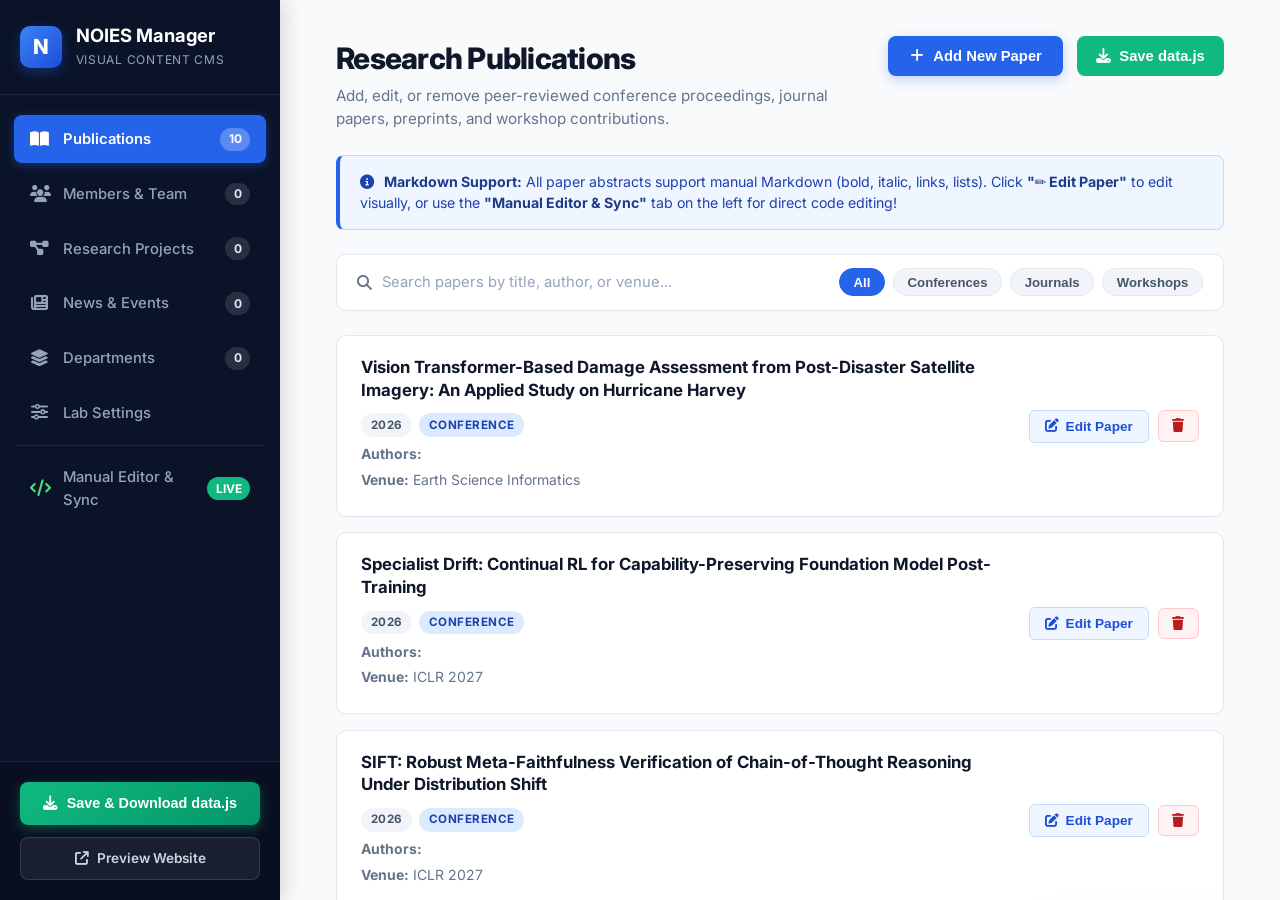
==== admin.html @ f3487f8a "Academic Portfolio: updated CV, 10 publications, CGPA 3.08, functional bug fixes and GitHub Pages de" ====
<!DOCTYPE html>
<html lang="en">
<head>
  <meta charset="UTF-8">
  <meta name="viewport" content="width=device-width, initial-scale=1.0">
  <title>NOIES Lab Manager — Visual Content Editor</title>
  <link rel="icon" type="image/svg+xml" href="assets/favicon.svg">
  <link rel="preconnect" href="https://fonts.googleapis.com">
  <link rel="preconnect" href="https://fonts.gstatic.com" crossorigin>
  <link href="https://fonts.googleapis.com/css2?family=Inter:wght@300;400;500;600;700;800&family=Fira+Code:wght@400;500;600&display=swap" rel="stylesheet">
  <link rel="stylesheet" href="https://cdnjs.cloudflare.com/ajax/libs/font-awesome/6.5.1/css/all.min.css">
  
  <style>
    /* ==========================================================================
       NOIES Visual Content Management System — Clean Dashboard UI
       ========================================================================== */
    :root {
      --sidebar-bg: #0b1329;
      --sidebar-text: #94a3b8;
      --sidebar-hover: #1e293b;
      --sidebar-active: #2563eb;
      --main-bg: #f8fafc;
      --card-bg: #ffffff;
      --border-color: #e2e8f0;
      --border-subtle: #edf2f7;
      --text-dark: #0f172a;
      --text-muted: #64748b;
      --primary: #2563eb;
      --primary-hover: #1d4ed8;
      --success: #10b981;
      --success-hover: #059669;
      --danger: #ef4444;
      --danger-hover: #dc2626;
      --badge-blue-bg: #dbeafe;
      --badge-blue-txt: #1e40af;
      --badge-green-bg: #dcfce7;
      --badge-green-txt: #166534;
      --badge-purple-bg: #f3e8ff;
      --badge-purple-txt: #6b21a8;
      --badge-amber-bg: #fef3c7;
      --badge-amber-txt: #92400e;
    }

    *, *::before, *::after {
      box-sizing: border-box;
      margin: 0;
      padding: 0;
    }

    html, body {
      height: 100%;
      width: 100%;
      margin: 0;
      padding: 0;
      overflow: hidden;
      font-family: 'Inter', system-ui, -apple-system, sans-serif;
      background-color: var(--main-bg);
      color: var(--text-dark);
      line-height: 1.5;
    }

    body {
      display: flex !important;
      flex-direction: row !important;
    }

    /* Sidebar Navigation */
    .admin-sidebar {
      width: 280px;
      min-width: 280px;
      max-width: 280px;
      background: var(--sidebar-bg);
      color: #f8fafc;
      display: flex;
      flex-direction: column;
      flex-shrink: 0;
      height: 100vh;
      overflow-y: auto;
      box-shadow: 4px 0 20px rgba(0, 0, 0, 0.15);
      z-index: 100;
      user-select: none;
    }

    .admin-brand {
      padding: 1.5rem 1.25rem;
      border-bottom: 1px solid rgba(255, 255, 255, 0.08);
      display: flex;
      align-items: center;
      gap: 0.85rem;
    }

    .admin-brand-icon {
      width: 42px;
      height: 42px;
      background: linear-gradient(135deg, #3b82f6, #1d4ed8);
      border-radius: 10px;
      display: flex;
      align-items: center;
      justify-content: center;
      font-weight: 800;
      font-size: 1.3rem;
      color: white;
      box-shadow: 0 4px 12px rgba(37, 99, 235, 0.35);
    }

    .admin-brand-text h2 {
      margin: 0;
      font-size: 1.15rem;
      font-weight: 700;
      color: #ffffff;
      line-height: 1.2;
    }

    .admin-brand-text span {
      font-size: 0.75rem;
      color: #94a3b8;
      text-transform: uppercase;
      letter-spacing: 0.06em;
    }

    .admin-menu {
      list-style: none;
      padding: 1.25rem 0.85rem;
      margin: 0;
      flex-grow: 1;
    }

    .admin-menu-item {
      margin-bottom: 0.4rem;
    }

    .admin-menu-link {
      display: flex;
      align-items: center;
      justify-content: space-between;
      padding: 0.8rem 1rem;
      color: var(--sidebar-text);
      text-decoration: none;
      border-radius: 8px;
      font-size: 0.925rem;
      font-weight: 500;
      transition: all 0.2s ease;
      cursor: pointer;
    }

    .admin-menu-link .left-content {
      display: flex;
      align-items: center;
      gap: 0.85rem;
    }

    .admin-menu-link i {
      width: 20px;
      text-align: center;
      font-size: 1.05rem;
    }

    .admin-menu-link:hover {
      background: rgba(255, 255, 255, 0.06);
      color: #ffffff;
    }

    .admin-menu-link.active {
      background: var(--sidebar-active);
      color: #ffffff;
      font-weight: 600;
      box-shadow: 0 2px 10px rgba(37, 99, 235, 0.4);
    }

    .menu-count-badge {
      font-size: 0.75rem;
      font-weight: 700;
      background: rgba(255, 255, 255, 0.12);
      color: #e2e8f0;
      padding: 0.15rem 0.55rem;
      border-radius: 9999px;
    }

    .admin-menu-link.active .menu-count-badge {
      background: rgba(255, 255, 255, 0.25);
      color: #ffffff;
    }

    .admin-bottom-actions {
      padding: 1.25rem;
      border-top: 1px solid rgba(255, 255, 255, 0.08);
      display: flex;
      flex-direction: column;
      gap: 0.75rem;
      background: rgba(0, 0, 0, 0.2);
    }

    .btn-download-master {
      background: linear-gradient(135deg, #10b981, #059669);
      color: white;
      padding: 0.85rem 1rem;
      border-radius: 8px;
      font-size: 0.9rem;
      font-weight: 700;
      cursor: pointer;
      border: none;
      display: flex;
      align-items: center;
      justify-content: center;
      gap: 0.6rem;
      box-shadow: 0 4px 12px rgba(16, 185, 129, 0.35);
      transition: all 0.2s;
    }

    .btn-download-master:hover {
      background: linear-gradient(135deg, #059669, #047857);
      transform: translateY(-1px);
      box-shadow: 0 6px 16px rgba(16, 185, 129, 0.45);
    }

    .btn-preview-link {
      background: rgba(255, 255, 255, 0.07);
      color: #cbd5e1;
      border: 1px solid rgba(255, 255, 255, 0.12);
      padding: 0.65rem 1rem;
      border-radius: 8px;
      font-size: 0.85rem;
      font-weight: 600;
      text-decoration: none;
      display: flex;
      align-items: center;
      justify-content: center;
      gap: 0.5rem;
      transition: all 0.2s;
    }

    .btn-preview-link:hover {
      background: rgba(255, 255, 255, 0.15);
      color: #ffffff;
    }

    /* Main Content Area */
    .admin-main {
      flex: 1 1 0;
      width: calc(100vw - 280px);
      height: 100vh;
      overflow-y: auto;
      padding: 2.25rem 3.5rem;
      background-color: var(--main-bg);
      box-sizing: border-box;
    }

    /* Top Action Bar */
    .view-header {
      display: flex;
      justify-content: space-between;
      align-items: flex-start;
      margin-bottom: 1.5rem;
      gap: 1.5rem;
    }

    .view-title h1 {
      font-size: 1.85rem;
      font-weight: 800;
      color: var(--text-dark);
      letter-spacing: -0.025em;
      margin-bottom: 0.3rem;
    }

    .view-title p {
      font-size: 0.95rem;
      color: var(--text-muted);
    }

    .view-header-actions {
      display: flex;
      align-items: center;
      gap: 0.85rem;
      flex-shrink: 0;
    }

    .btn-add-primary {
      background: var(--primary);
      color: white;
      border: none;
      padding: 0.75rem 1.35rem;
      border-radius: 8px;
      font-size: 0.925rem;
      font-weight: 700;
      cursor: pointer;
      display: inline-flex;
      align-items: center;
      gap: 0.6rem;
      box-shadow: 0 4px 12px rgba(37, 99, 235, 0.25);
      transition: all 0.2s;
    }

    .btn-add-primary:hover {
      background: var(--primary-hover);
      transform: translateY(-1px);
      box-shadow: 0 6px 16px rgba(37, 99, 235, 0.35);
    }

    .btn-export-quick {
      background: #10b981;
      color: white;
      border: none;
      padding: 0.75rem 1.2rem;
      border-radius: 8px;
      font-size: 0.925rem;
      font-weight: 700;
      cursor: pointer;
      display: inline-flex;
      align-items: center;
      gap: 0.5rem;
      transition: all 0.2s;
    }

    .btn-export-quick:hover {
      background: #059669;
    }

    /* Filter & Search Bar */
    .search-filter-bar {
      display: flex;
      justify-content: space-between;
      align-items: center;
      gap: 1rem;
      margin-bottom: 1.5rem;
      background: white;
      padding: 0.85rem 1.25rem;
      border-radius: 10px;
      border: 1px solid var(--border-color);
      box-shadow: 0 1px 3px rgba(0,0,0,0.03);
    }

    .search-box {
      display: flex;
      align-items: center;
      gap: 0.65rem;
      flex-grow: 1;
      max-width: 480px;
    }

    .search-box i {
      color: var(--text-muted);
      font-size: 0.95rem;
    }

    .search-input {
      width: 100%;
      border: none;
      font-family: inherit;
      font-size: 0.925rem;
      color: var(--text-dark);
      outline: none;
    }

    .search-input::placeholder {
      color: #94a3b8;
    }

    .filter-pills {
      display: flex;
      align-items: center;
      gap: 0.5rem;
      flex-wrap: wrap;
    }

    .filter-pill {
      background: #f1f5f9;
      color: #475569;
      border: 1px solid #e2e8f0;
      padding: 0.35rem 0.85rem;
      border-radius: 9999px;
      font-size: 0.825rem;
      font-weight: 600;
      cursor: pointer;
      transition: all 0.15s;
    }

    .filter-pill:hover {
      background: #e2e8f0;
      color: #1e293b;
    }

    .filter-pill.active {
      background: #2563eb;
      color: #ffffff;
      border-color: #2563eb;
    }

    /* Guidance Banner */
    .guide-banner {
      background: #eff6ff;
      border: 1px solid #bfdbfe;
      border-left: 4px solid #2563eb;
      padding: 0.95rem 1.25rem;
      border-radius: 8px;
      margin-bottom: 1.5rem;
      display: flex;
      align-items: center;
      justify-content: space-between;
      gap: 1rem;
    }

    .guide-banner-text {
      font-size: 0.885rem;
      color: #1e40af;
      line-height: 1.5;
    }

    .guide-banner-text strong {
      color: #1e3a8a;
    }

    /* List Item Cards (Modern Clean Table / List) */
    .data-list {
      display: flex;
      flex-direction: column;
      gap: 0.95rem;
      margin-bottom: 2.5rem;
    }

    .list-card {
      background: var(--card-bg);
      border: 1px solid var(--border-color);
      border-radius: 10px;
      padding: 1.25rem 1.5rem;
      display: flex;
      justify-content: space-between;
      align-items: center;
      gap: 1.5rem;
      transition: border-color 0.2s, box-shadow 0.2s, transform 0.15s;
      box-shadow: 0 1px 3px rgba(0,0,0,0.02);
    }

    .list-card:hover {
      border-color: #cbd5e1;
      box-shadow: 0 6px 16px rgba(0,0,0,0.06);
      transform: translateY(-1px);
    }

    .list-card-main {
      flex-grow: 1;
      min-width: 0;
    }

    .list-card-title-row {
      display: flex;
      align-items: center;
      gap: 0.75rem;
      margin-bottom: 0.45rem;
      flex-wrap: wrap;
    }

    .list-card-title {
      font-size: 1.05rem;
      font-weight: 700;
      color: var(--text-dark);
      text-decoration: none;
      line-height: 1.35;
    }

    .list-card-badges {
      display: flex;
      align-items: center;
      gap: 0.45rem;
      flex-wrap: wrap;
    }

    .badge {
      font-size: 0.725rem;
      font-weight: 700;
      padding: 0.2rem 0.6rem;
      border-radius: 9999px;
      text-transform: uppercase;
      letter-spacing: 0.04em;
    }

    .badge-blue { background: var(--badge-blue-bg); color: var(--badge-blue-txt); }
    .badge-green { background: var(--badge-green-bg); color: var(--badge-green-txt); }
    .badge-purple { background: var(--badge-purple-bg); color: var(--badge-purple-txt); }
    .badge-amber { background: var(--badge-amber-bg); color: var(--badge-amber-txt); }
    .badge-gray { background: #f1f5f9; color: #475569; }

    .list-card-meta {
      font-size: 0.875rem;
      color: var(--text-muted);
      line-height: 1.45;
      margin-bottom: 0.35rem;
    }

    .list-card-tags {
      display: flex;
      align-items: center;
      gap: 0.4rem;
      flex-wrap: wrap;
    }

    .tag-item {
      font-size: 0.75rem;
      background: #f8fafc;
      border: 1px solid #e2e8f0;
      color: #64748b;
      padding: 0.15rem 0.5rem;
      border-radius: 4px;
    }

    .list-card-actions {
      display: flex;
      align-items: center;
      gap: 0.55rem;
      flex-shrink: 0;
    }

    .btn-action-edit {
      background: #eff6ff;
      border: 1px solid #bfdbfe;
      color: #1d4ed8;
      padding: 0.5rem 0.95rem;
      border-radius: 6px;
      font-size: 0.85rem;
      font-weight: 700;
      cursor: pointer;
      display: inline-flex;
      align-items: center;
      gap: 0.4rem;
      transition: all 0.15s;
    }

    .btn-action-edit:hover {
      background: #dbeafe;
      border-color: #93c5fd;
      color: #1e40af;
    }

    .btn-action-delete {
      background: #fef2f2;
      border: 1px solid #fecaca;
      color: #b91c1c;
      padding: 0.5rem 0.85rem;
      border-radius: 6px;
      font-size: 0.85rem;
      font-weight: 700;
      cursor: pointer;
      display: inline-flex;
      align-items: center;
      gap: 0.35rem;
      transition: all 0.15s;
    }

    .btn-action-delete:hover {
      background: #fee2e2;
      border-color: #fca5a5;
    }

    /* Person Card Specials */
    .person-row {
      display: flex;
      align-items: center;
      gap: 1.15rem;
    }

    .person-avatar {
      width: 48px;
      height: 48px;
      border-radius: 50%;
      background: linear-gradient(135deg, #3b82f6, #1e40af);
      color: white;
      display: flex;
      align-items: center;
      justify-content: center;
      font-weight: 800;
      font-size: 1.1rem;
      flex-shrink: 0;
      box-shadow: 0 2px 6px rgba(37,99,235,0.25);
    }

    /* Tab switching display */
    .tab-view {
      display: none;
    }

    .tab-view.active {
      display: block;
      animation: fadeIn 0.18s ease-in-out;
    }

    @keyframes fadeIn {
      from { opacity: 0; transform: translateY(4px); }
      to { opacity: 1; transform: translateY(0); }
    }

    /* ==========================================================================
       MODAL DIALOG (Dedicated Clean Add/Edit Window)
       ========================================================================== */
    .modal-overlay {
      position: fixed;
      top: 0;
      left: 0;
      right: 0;
      bottom: 0;
      background: rgba(15, 23, 42, 0.65);
      backdrop-filter: blur(4px);
      display: none;
      align-items: center;
      justify-content: center;
      z-index: 1000;
      padding: 1.5rem;
    }

    .modal-overlay.open {
      display: flex;
      animation: modalFadeIn 0.2s ease-out;
    }

    @keyframes modalFadeIn {
      from { opacity: 0; }
      to { opacity: 1; }
    }

    .modal-container {
      background: white;
      border-radius: 14px;
      width: 100%;
      max-width: 800px;
      max-height: 90vh;
      display: flex;
      flex-direction: column;
      box-shadow: 0 20px 40px rgba(0, 0, 0, 0.25);
      animation: modalScaleUp 0.2s cubic-bezier(0.16, 1, 0.3, 1);
      overflow: hidden;
    }

    @keyframes modalScaleUp {
      from { transform: scale(0.96); opacity: 0; }
      to { transform: scale(1); opacity: 1; }
    }

    .modal-header {
      padding: 1.25rem 1.75rem;
      border-bottom: 1px solid var(--border-color);
      display: flex;
      align-items: center;
      justify-content: space-between;
      background: #ffffff;
    }

    .modal-header h3 {
      font-size: 1.25rem;
      font-weight: 800;
      color: var(--text-dark);
      display: flex;
      align-items: center;
      gap: 0.65rem;
    }

    .btn-modal-close {
      background: transparent;
      border: none;
      color: var(--text-muted);
      font-size: 1.2rem;
      cursor: pointer;
      padding: 0.4rem;
      border-radius: 6px;
      transition: all 0.15s;
    }

    .btn-modal-close:hover {
      background: #f1f5f9;
      color: var(--text-dark);
    }

    .modal-body {
      padding: 1.75rem;
      overflow-y: auto;
      flex-grow: 1;
      max-height: calc(90vh - 140px);
    }

    .modal-footer {
      padding: 1.1rem 1.75rem;
      border-top: 1px solid var(--border-color);
      display: flex;
      justify-content: flex-end;
      gap: 0.85rem;
      background: #f8fafc;
    }

    .btn-modal-cancel {
      background: white;
      border: 1px solid var(--border-color);
      color: var(--text-dark);
      padding: 0.65rem 1.25rem;
      border-radius: 8px;
      font-size: 0.9rem;
      font-weight: 600;
      cursor: pointer;
      transition: all 0.15s;
    }

    .btn-modal-cancel:hover {
      background: #f1f5f9;
    }

    .btn-modal-submit {
      background: var(--primary);
      border: none;
      color: white;
      padding: 0.65rem 1.5rem;
      border-radius: 8px;
      font-size: 0.9rem;
      font-weight: 700;
      cursor: pointer;
      display: inline-flex;
      align-items: center;
      gap: 0.5rem;
      box-shadow: 0 2px 8px rgba(37, 99, 235, 0.3);
      transition: all 0.15s;
    }

    .btn-modal-submit:hover {
      background: var(--primary-hover);
    }

    /* Modal Form Elements */
    .modal-grid {
      display: grid;
      grid-template-columns: repeat(2, 1fr);
      gap: 1.25rem;
    }

    .grid-col-full {
      grid-column: span 2;
    }

    .form-field {
      display: flex;
      flex-direction: column;
    }

    .form-field label {
      font-size: 0.8rem;
      font-weight: 700;
      color: #475569;
      text-transform: uppercase;
      letter-spacing: 0.04em;
      margin-bottom: 0.4rem;
    }

    .form-field input,
    .form-field select,
    .form-field textarea {
      width: 100%;
      padding: 0.65rem 0.9rem;
      border: 1px solid #cbd5e1;
      border-radius: 7px;
      font-family: inherit;
      font-size: 0.925rem;
      color: var(--text-dark);
      background: #ffffff;
      box-sizing: border-box;
      transition: border-color 0.15s, box-shadow 0.15s;
    }

    .form-field input:focus,
    .form-field select:focus,
    .form-field textarea:focus {
      outline: none;
      border-color: var(--primary);
      box-shadow: 0 0 0 3px rgba(37, 99, 235, 0.12);
    }

    /* ==========================================================================
       MARKDOWN EDITOR WIDGET (TOOLBAR & PREVIEW)
       ========================================================================== */
    .md-editor-box {
      border: 1px solid #cbd5e1;
      border-radius: 8px;
      overflow: hidden;
      background: #ffffff;
      transition: border-color 0.15s, box-shadow 0.15s;
    }

    .md-editor-box:focus-within {
      border-color: var(--primary);
      box-shadow: 0 0 0 3px rgba(37, 99, 235, 0.12);
    }

    .md-toolbar {
      display: flex;
      align-items: center;
      justify-content: space-between;
      background: #f8fafc;
      padding: 0.4rem 0.65rem;
      border-bottom: 1px solid #e2e8f0;
      flex-wrap: wrap;
      gap: 0.5rem;
    }

    .md-tools {
      display: flex;
      align-items: center;
      gap: 0.25rem;
    }

    .md-btn {
      background: white;
      border: 1px solid #e2e8f0;
      color: #475569;
      font-size: 0.8rem;
      padding: 0.25rem 0.55rem;
      border-radius: 4px;
      cursor: pointer;
      font-family: inherit;
      transition: all 0.12s;
      min-width: 26px;
      text-align: center;
    }

    .md-btn:hover {
      background: #e2e8f0;
      color: #0f172a;
    }

    .md-tabs {
      display: flex;
      align-items: center;
      gap: 0.25rem;
      background: #e2e8f0;
      padding: 2px;
      border-radius: 6px;
    }

    .md-tab {
      background: transparent;
      border: none;
      font-size: 0.775rem;
      font-weight: 600;
      padding: 0.2rem 0.6rem;
      border-radius: 4px;
      cursor: pointer;
      color: #64748b;
      display: flex;
      align-items: center;
      gap: 0.35rem;
      transition: all 0.12s;
    }

    .md-tab.active {
      background: white;
      color: #2563eb;
      box-shadow: 0 1px 3px rgba(0,0,0,0.1);
    }

    .md-input {
      width: 100%;
      min-height: 110px;
      padding: 0.75rem 0.9rem;
      border: none;
      font-family: inherit;
      font-size: 0.925rem;
      line-height: 1.5;
      color: var(--text-dark);
      background: white;
      resize: vertical;
      box-sizing: border-box;
      outline: none;
    }

    .md-preview {
      min-height: 110px;
      padding: 0.75rem 0.9rem;
      background: #f8fafc;
      font-size: 0.925rem;
      line-height: 1.6;
      color: #1e293b;
      box-sizing: border-box;
      overflow-y: auto;
    }

    .md-preview strong { color: #0f172a; font-weight: 700; }
    .md-preview em { font-style: italic; }
    .md-preview a { color: #2563eb; text-decoration: underline; }
    .md-preview code { background: #e2e8f0; padding: 2px 5px; border-radius: 4px; font-family: 'Fira Code', monospace; font-size: 0.85em; }
    .md-preview ul { margin: 0.5rem 0 0.5rem 1.5rem; }
    .md-preview blockquote { border-left: 3px solid #3b82f6; padding-left: 0.75rem; color: #475569; margin: 0.5rem 0; }

    /* ==========================================================================
       IMAGE UPLOADER & MANAGEMENT WIDGET (UPLOAD, PREVIEW, DELETE, URL)
       ========================================================================== */
    .image-uploader-box {
      border: 1px solid #cbd5e1;
      border-radius: 8px;
      padding: 0.85rem;
      background: #f8fafc;
      display: flex;
      flex-direction: column;
      gap: 0.75rem;
    }

    .img-upload-controls {
      display: flex;
      align-items: center;
      gap: 0.65rem;
      flex-wrap: wrap;
    }

    .btn-file-upload {
      background: #ffffff;
      border: 1px solid #cbd5e1;
      color: #334155;
      padding: 0.45rem 0.85rem;
      border-radius: 6px;
      font-size: 0.825rem;
      font-weight: 600;
      cursor: pointer;
      display: inline-flex;
      align-items: center;
      gap: 0.45rem;
      transition: all 0.15s;
    }

    .btn-file-upload:hover {
      background: #f1f5f9;
      border-color: #94a3b8;
      color: #0f172a;
    }

    .btn-img-delete {
      background: #fef2f2;
      border: 1px solid #fecaca;
      color: #b91c1c;
      padding: 0.45rem 0.85rem;
      border-radius: 6px;
      font-size: 0.825rem;
      font-weight: 600;
      cursor: pointer;
      display: inline-flex;
      align-items: center;
      gap: 0.4rem;
      transition: all 0.15s;
    }

    .btn-img-delete:hover {
      background: #fee2e2;
      border-color: #f87171;
    }

    .img-url-input {
      flex-grow: 1;
      min-width: 180px;
      padding: 0.45rem 0.75rem !important;
      font-size: 0.85rem !important;
      border: 1px solid #cbd5e1 !important;
      border-radius: 6px !important;
      background: #ffffff !important;
    }

    .img-preview-container {
      display: flex;
      align-items: center;
      gap: 1rem;
      padding: 0.6rem 0.85rem;
      background: #ffffff;
      border: 1px solid #e2e8f0;
      border-radius: 6px;
    }

    .img-preview-thumb {
      width: 58px;
      height: 58px;
      border-radius: 6px;
      object-fit: cover;
      border: 1px solid #cbd5e1;
      background: #f1f5f9;
      flex-shrink: 0;
    }

    .img-preview-info {
      font-size: 0.8rem;
      color: #64748b;
      line-height: 1.4;
      flex-grow: 1;
      overflow: hidden;
      text-overflow: ellipsis;
      white-space: nowrap;
    }

    .img-preview-placeholder {
      width: 58px;
      height: 58px;
      border-radius: 6px;
      border: 1px dashed #cbd5e1;
      background: #f8fafc;
      display: flex;
      align-items: center;
      justify-content: center;
      color: #94a3b8;
      font-size: 1.25rem;
      flex-shrink: 0;
    }

    /* ==========================================================================
       MANUAL CODE & MARKDOWN EDITOR (FULL TAB)
       ========================================================================== */
    .manual-editor-card {
      background: white;
      border: 1px solid var(--border-color);
      border-radius: 12px;
      box-shadow: 0 2px 8px rgba(0,0,0,0.04);
      overflow: hidden;
      display: flex;
      flex-direction: column;
    }

    .manual-editor-nav {
      background: #0f172a;
      padding: 0.75rem 1.25rem;
      display: flex;
      align-items: center;
      justify-content: space-between;
      border-bottom: 1px solid #1e293b;
      flex-wrap: wrap;
      gap: 0.75rem;
    }

    .manual-editor-tabs {
      display: flex;
      align-items: center;
      gap: 0.4rem;
      flex-wrap: wrap;
    }

    .manual-subtab {
      background: rgba(255, 255, 255, 0.08);
      border: 1px solid rgba(255, 255, 255, 0.12);
      color: #cbd5e1;
      padding: 0.35rem 0.8rem;
      border-radius: 6px;
      font-size: 0.825rem;
      font-weight: 600;
      cursor: pointer;
      transition: all 0.15s;
    }

    .manual-subtab:hover {
      background: rgba(255, 255, 255, 0.16);
      color: white;
    }

    .manual-subtab.active {
      background: #2563eb;
      color: white;
      border-color: #2563eb;
    }

    .syntax-badge {
      font-size: 0.785rem;
      font-weight: 700;
      padding: 0.25rem 0.65rem;
      border-radius: 9999px;
      display: flex;
      align-items: center;
      gap: 0.35rem;
    }

    .syntax-badge.valid {
      background: #064e3b;
      color: #6ee7b7;
      border: 1px solid #059669;
    }

    .syntax-badge.invalid {
      background: #7f1d1d;
      color: #fca5a5;
      border: 1px solid #dc2626;
    }

    .code-editor-wrap {
      background: #090d16;
      padding: 1rem;
    }

    .code-textarea {
      width: 100%;
      height: 480px;
      background: transparent;
      border: none;
      color: #e2e8f0;
      font-family: 'Fira Code', 'SFMono-Regular', Consolas, monospace;
      font-size: 0.885rem;
      line-height: 1.6;
      outline: none;
      resize: vertical;
      box-sizing: border-box;
      white-space: pre;
    }

    .manual-editor-footer {
      padding: 1rem 1.5rem;
      background: #f8fafc;
      border-top: 1px solid var(--border-color);
      display: flex;
      align-items: center;
      justify-content: space-between;
      gap: 1rem;
      flex-wrap: wrap;
    }

    .footer-note {
      font-size: 0.825rem;
      color: var(--text-muted);
    }

    .footer-actions {
      display: flex;
      align-items: center;
      gap: 0.75rem;
    }

    /* Floating Toast */
    .save-toast {
      position: fixed;
      bottom: 2rem;
      right: 2rem;
      background: #0f172a;
      color: white;
      padding: 1.1rem 1.65rem;
      border-radius: 10px;
      box-shadow: 0 10px 30px rgba(0, 0, 0, 0.3);
      display: flex;
      align-items: center;
      gap: 1rem;
      z-index: 2000;
      transform: translateY(180%);
      transition: transform 0.35s cubic-bezier(0.16, 1, 0.3, 1);
    }

    .save-toast.show {
      transform: translateY(0);
    }
  </style>
</head>
<body>

  <!-- Left Sidebar Navigation -->
  <aside class="admin-sidebar">
    <div class="admin-brand">
      <div class="admin-brand-icon">N</div>
      <div class="admin-brand-text">
        <h2>NOIES Manager</h2>
        <span>Visual Content CMS</span>
      </div>
    </div>

    <ul class="admin-menu">
      <li class="admin-menu-item">
        <a class="admin-menu-link active" data-tab="publications" onclick="switchTab('publications')">
          <div class="left-content">
            <i class="fas fa-book-open"></i>
            <span>Publications</span>
          </div>
          <span class="menu-count-badge" id="count-publications">18</span>
        </a>
      </li>
      <li class="admin-menu-item">
        <a class="admin-menu-link" data-tab="people" onclick="switchTab('people')">
          <div class="left-content">
            <i class="fas fa-users"></i>
            <span>Members & Team</span>
          </div>
          <span class="menu-count-badge" id="count-people">6</span>
        </a>
      </li>
      <li class="admin-menu-item">
        <a class="admin-menu-link" data-tab="projects" onclick="switchTab('projects')">
          <div class="left-content">
            <i class="fas fa-diagram-project"></i>
            <span>Research Projects</span>
          </div>
          <span class="menu-count-badge" id="count-projects">4</span>
        </a>
      </li>
      <li class="admin-menu-item">
        <a class="admin-menu-link" data-tab="news" onclick="switchTab('news')">
          <div class="left-content">
            <i class="fas fa-newspaper"></i>
            <span>News & Events</span>
          </div>
          <span class="menu-count-badge" id="count-news">4</span>
        </a>
      </li>
      <li class="admin-menu-item">
        <a class="admin-menu-link" data-tab="departments" onclick="switchTab('departments')">
          <div class="left-content">
            <i class="fas fa-layer-group"></i>
            <span>Departments</span>
          </div>
          <span class="menu-count-badge" id="count-departments">5</span>
        </a>
      </li>
      <li class="admin-menu-item">
        <a class="admin-menu-link" data-tab="config" onclick="switchTab('config')">
          <div class="left-content">
            <i class="fas fa-sliders"></i>
            <span>Lab Settings</span>
          </div>
        </a>
      </li>
      <li class="admin-menu-item" style="margin-top: 0.5rem; border-top: 1px solid rgba(255,255,255,0.08); padding-top: 0.5rem;">
        <a class="admin-menu-link" data-tab="manual-sync" onclick="switchTab('manual-sync')">
          <div class="left-content">
            <i class="fas fa-code" style="color: #4ade80;"></i>
            <span>Manual Editor & Sync</span>
          </div>
          <span class="menu-count-badge" style="background: #10b981; color: white;">LIVE</span>
        </a>
      </li>
    </ul>

    <div class="admin-bottom-actions">
      <button class="btn-download-master" onclick="exportDataFile()">
        <i class="fas fa-download"></i> Save & Download data.js
      </button>
      <a href="index.html" target="_blank" class="btn-preview-link">
        <i class="fas fa-arrow-up-right-from-square"></i> Preview Website
      </a>
    </div>
  </aside>

  <!-- Main Content Dashboard -->
  <main class="admin-main">
    
    <!-- ==========================================
         TAB 1: PUBLICATIONS
         ========================================== -->
    <section id="tab-publications" class="tab-view active">
      <div class="view-header">
        <div class="view-title">
          <h1>Research Publications</h1>
          <p>Add, edit, or remove peer-reviewed conference proceedings, journal papers, preprints, and workshop contributions.</p>
        </div>
        <div class="view-header-actions">
          <button class="btn-add-primary" onclick="openAddModal('publication')">
            <i class="fas fa-plus"></i> Add New Paper
          </button>
          <button class="btn-export-quick" onclick="exportDataFile()">
            <i class="fas fa-download"></i> Save data.js
          </button>
        </div>
      </div>

      <div class="guide-banner">
        <div class="guide-banner-text">
          <i class="fas fa-circle-info" style="margin-right: 0.35rem;"></i>
          <strong>Markdown Support:</strong> All paper abstracts support manual Markdown (bold, italic, links, lists). Click <strong>"✏️ Edit Paper"</strong> to edit visually, or use the <strong>"Manual Editor & Sync"</strong> tab on the left for direct code editing!
        </div>
      </div>

      <div class="search-filter-bar">
        <div class="search-box">
          <i class="fas fa-search"></i>
          <input type="text" class="search-input" id="search-publications" placeholder="Search papers by title, author, or venue..." oninput="filterPublications()">
        </div>
        <div class="filter-pills">
          <button class="filter-pill active" onclick="setPubFilter('all', this)">All</button>
          <button class="filter-pill" onclick="setPubFilter('Conference', this)">Conferences</button>
          <button class="filter-pill" onclick="setPubFilter('Journal', this)">Journals</button>
          <button class="filter-pill" onclick="setPubFilter('Workshop', this)">Workshops</button>
        </div>
      </div>

      <div id="list-publications" class="data-list"></div>
    </section>

    <!-- ==========================================
         TAB 2: MEMBERS & PEOPLE
         ========================================== -->
    <section id="tab-people" class="tab-view">
      <div class="view-header">
        <div class="view-title">
          <h1>Lab Members & Leadership</h1>
          <p>Manage faculty heads, co-founders, research scientists, PhD researchers, and assistants across all departments.</p>
        </div>
        <div class="view-header-actions">
          <button class="btn-add-primary" onclick="openAddModal('person')">
            <i class="fas fa-user-plus"></i> Add New Member
          </button>
          <button class="btn-export-quick" onclick="exportDataFile()">
            <i class="fas fa-download"></i> Save data.js
          </button>
        </div>
      </div>

      <div class="guide-banner">
        <div class="guide-banner-text">
          <i class="fas fa-circle-info" style="margin-right: 0.35rem;"></i>
          Click <strong>"✏️ Edit Member"</strong> to update biographies with rich Markdown, link Google Scholar, or assign leadership roles.
        </div>
      </div>

      <div class="search-filter-bar">
        <div class="search-box">
          <i class="fas fa-search"></i>
          <input type="text" class="search-input" id="search-people" placeholder="Search members by name, position, or interest..." oninput="filterPeople()">
        </div>
        <div class="filter-pills">
          <button class="filter-pill active" onclick="setPeopleFilter('all', this)">All</button>
          <button class="filter-pill" onclick="setPeopleFilter('head', this)">Heads & Leadership</button>
          <button class="filter-pill" onclick="setPeopleFilter('scientist', this)">Scientists</button>
          <button class="filter-pill" onclick="setPeopleFilter('assistant', this)">RAs</button>
        </div>
      </div>

      <div id="list-people" class="data-list"></div>
    </section>

    <!-- ==========================================
         TAB 3: RESEARCH PROJECTS
         ========================================== -->
    <section id="tab-projects" class="tab-view">
      <div class="view-header">
        <div class="view-title">
          <h1>Research Projects</h1>
          <p>Manage active and completed lab thrusts across continual RL, constitutional VLA, HIL digital twins, and biomechanics.</p>
        </div>
        <div class="view-header-actions">
          <button class="btn-add-primary" onclick="openAddModal('project')">
            <i class="fas fa-plus"></i> Add New Project
          </button>
          <button class="btn-export-quick" onclick="exportDataFile()">
            <i class="fas fa-download"></i> Save data.js
          </button>
        </div>
      </div>

      <div class="guide-banner">
        <div class="guide-banner-text">
          <i class="fas fa-circle-info" style="margin-right: 0.35rem;"></i>
          Click <strong>"✏️ Edit Project"</strong> to toggle between <strong>Active</strong> and <strong>Completed</strong>, update technical summaries, or add research tags.
        </div>
      </div>

      <div id="list-projects" class="data-list"></div>
    </section>

    <!-- ==========================================
         TAB 4: NEWS & EVENTS
         ========================================== -->
    <section id="tab-news" class="tab-view">
      <div class="view-header">
        <div class="view-title">
          <h1>News & Announcements</h1>
          <p>Post updates about paper acceptances, conferences, awards, grants, and community milestones.</p>
        </div>
        <div class="view-header-actions">
          <button class="btn-add-primary" onclick="openAddModal('news')">
            <i class="fas fa-plus"></i> Post Update
          </button>
          <button class="btn-export-quick" onclick="exportDataFile()">
            <i class="fas fa-download"></i> Save data.js
          </button>
        </div>
      </div>

      <div id="list-news" class="data-list"></div>
    </section>

    <!-- ==========================================
         TAB 5: DEPARTMENTS
         ========================================== -->
    <section id="tab-departments" class="tab-view">
      <div class="view-header">
        <div class="view-title">
          <h1>Departments & Research Thrusts</h1>
          <p>Review and edit department names, thrust leadership, mission scopes, and topics.</p>
        </div>
      </div>

      <div id="list-departments" class="data-list"></div>
    </section>

    <!-- ==========================================
         TAB 6: LAB SETTINGS
         ========================================== -->
    <section id="tab-config" class="tab-view">
      <div class="view-header">
        <div class="view-title">
          <h1>Lab Identity & Global Settings</h1>
          <p>Configure global laboratory title, contact information, email, and social links.</p>
        </div>
        <div class="view-header-actions">
          <button class="btn-add-primary" onclick="saveSiteConfig()">
            <i class="fas fa-check"></i> Save Settings
          </button>
        </div>
      </div>

      <div style="background: white; border: 1px solid var(--border-color); border-radius: 12px; padding: 2rem; max-width: 800px;">
        <div class="modal-grid">
          <div class="form-field">
            <label>Lab Acronym</label>
            <input type="text" id="cfg-labName" value="NOIES">
          </div>
          <div class="form-field">
            <label>Full Research Name</label>
            <input type="text" id="cfg-fullName" value="Noesis for Observing Intelligent and Embodied Systems">
          </div>
          <div class="form-field grid-col-full">
            <label>Mission Tagline</label>
            <textarea id="cfg-tagline"></textarea>
          </div>
          <div class="form-field">
            <label>Primary Contact Email</label>
            <input type="email" id="cfg-email">
          </div>
          <div class="form-field">
            <label>Physical Address / Institution</label>
            <input type="text" id="cfg-address">
          </div>
        </div>
      </div>
    </section>

    <!-- ==========================================
         TAB 7: MANUAL CODE & MARKDOWN EDITOR & SYNC
         ========================================== -->
    <section id="tab-manual-sync" class="tab-view">
      <div class="view-header">
        <div class="view-title">
          <h1>Manual Editor & Real-Time Sync</h1>
          <p>Manually type, edit, or paste structured Markdown and data. Changes synchronize with the live website in real time.</p>
        </div>
        <div class="view-header-actions">
          <button class="btn-add-primary" style="background: linear-gradient(135deg, #10b981, #059669);" onclick="applyManualSync()">
            <i class="fas fa-bolt"></i> Apply & Sync to Website
          </button>
          <button class="btn-export-quick" onclick="exportDataFile()">
            <i class="fas fa-download"></i> Save data.js
          </button>
        </div>
      </div>

      <div class="guide-banner" style="background: #f0fdf4; border-color: #86efac; border-left-color: #10b981;">
        <div class="guide-banner-text" style="color: #166534;">
          <i class="fas fa-circle-check" style="margin-right: 0.35rem;"></i>
          <strong>Two-Way Synchronization:</strong> You can edit data visually in the other tabs OR type manually here. Any Markdown in <code>abstract</code>, <code>bio</code>, <code>description</code>, or <code>summary</code> will be rendered as formatted HTML on the website. Click <strong>"Apply & Sync to Website"</strong> to apply changes instantly!
        </div>
      </div>

      <div class="manual-editor-card">
        <div class="manual-editor-nav">
          <div class="manual-editor-tabs">
            <button class="manual-subtab active" onclick="switchManualSubtab('publications', this)">📚 Publications</button>
            <button class="manual-subtab" onclick="switchManualSubtab('people', this)">👥 Members</button>
            <button class="manual-subtab" onclick="switchManualSubtab('projects', this)">🔬 Projects</button>
            <button class="manual-subtab" onclick="switchManualSubtab('news', this)">📰 News</button>
            <button class="manual-subtab" onclick="switchManualSubtab('departments', this)">🏛️ Departments</button>
            <button class="manual-subtab" onclick="switchManualSubtab('all', this)">📦 All Data Store</button>
          </div>
          <div id="manualSyntaxBadge" class="syntax-badge valid"><i class="fas fa-check"></i> Valid JSON / Markdown</div>
        </div>

        <div class="code-editor-wrap">
          <textarea id="manualCodeArea" class="code-textarea" spellcheck="false" oninput="validateManualSyntax()"></textarea>
        </div>

        <div class="manual-editor-footer">
          <div class="footer-note">
            <i class="fas fa-keyboard"></i> Type raw Markdown (e.g. <code>**bold**</code>, <code>*italic*</code>, <code>[link](url)</code>, <code>- list</code>) in text fields.
          </div>
          <div class="footer-actions">
            <button class="btn-action-edit" onclick="resetManualEditor()"><i class="fas fa-rotate-left"></i> Revert</button>
            <button class="btn-add-primary" style="background: #10b981;" onclick="applyManualSync()"><i class="fas fa-bolt"></i> Apply & Sync to Website</button>
          </div>
        </div>
      </div>
    </section>

  </main>

  <!-- ==========================================
       GLOBAL DYNAMIC EDIT / ADD MODAL
       ========================================== -->
  <div id="adminModal" class="modal-overlay">
    <div class="modal-container">
      <div class="modal-header">
        <h3 id="modalTitle"><i class="fas fa-pen-to-square"></i> Edit Details</h3>
        <button class="btn-modal-close" onclick="closeModal()"><i class="fas fa-times"></i></button>
      </div>
      <div class="modal-body" id="modalBody">
        <!-- Injected dynamically based on item type -->
      </div>
      <div class="modal-footer">
        <button class="btn-modal-cancel" onclick="closeModal()">Cancel</button>
        <button class="btn-modal-submit" id="btnModalSave" onclick="saveModalChanges()">
          <i class="fas fa-check"></i> Save Changes
        </button>
      </div>
    </div>
  </div>

  <!-- Floating Toast Notification -->
  <div id="saveToast" class="save-toast">
    <i class="fas fa-check-circle" style="color: #4ade80; font-size: 1.4rem;"></i>
    <span id="toastMsg">Changes saved!</span>
  </div>

  <!-- Master Data Store -->
  <script src="js/data.js"></script>

  <script>
    /* ==========================================================================
       CMS Core Controller
       ========================================================================== */
    let localData = {};

    // Initialize data from LocalStorage cache or window.NOIES_DATA
    try {
      const cached = localStorage.getItem('NOIES_LIVE_DATA');
      if (cached) {
        localData = JSON.parse(cached);
      } else if (window.NOIES_DATA) {
        localData = JSON.parse(JSON.stringify(window.NOIES_DATA));
      } else {
        localData = { siteConfig: {}, people: [], publications: [], projects: [], news: [], departments: [] };
      }
    } catch (e) {
      localData = JSON.parse(JSON.stringify(window.NOIES_DATA || {}));
    }

    // Modal state tracking
    let currentModalType = null;
    let currentEditIndex = -1; // -1 means adding new item

    // Filter states
    let pubFilterType = 'all';
    let peopleFilterType = 'all';

    // Manual editor active subtab
    let currentManualSection = 'publications';

    // Department reference list
    const DEPARTMENTS_MAP = {
      'ml': 'Machine Learning, Perception & Embodied AI (Jakaria Habib)',
      'robotics': 'Physics-Based Robotics and Control (Md. Basim Al Zabir Shammo)',
      'embodied-ai': 'Embodied AI and Intelligent Systems',
      'biomechanics': 'Computational Biomechanics and Human Movement',
      'simulation': 'Simulation, Digital Twins and Physical Intelligence'
    };

    /* ==========================================================================
       MARKDOWN PARSER & FORMATTER
       ========================================================================== */
    function parseMarkdown(md) {
      if (!md || typeof md !== 'string') return '';
      let s = md.trim();
      s = s.replace(/&/g, '&amp;').replace(/</g, '&lt;').replace(/>/g, '&gt;');
      s = s.replace(/\*\*\*([^*]+)\*\*\*/g, '<strong><em>$1</em></strong>');
      s = s.replace(/\*\*([^*]+)\*\*/g, '<strong>$1</strong>');
      s = s.replace(/\*([^*]+)\*/g, '<em>$1</em>');
      s = s.replace(/__([^_]+)__/g, '<strong>$1</strong>');
      s = s.replace(/_([^_]+)_/g, '<em>$1</em>');
      s = s.replace(/~~([^~]+)~~/g, '<del>$1</del>');
      s = s.replace(/`([^`]+)`/g, '<code>$1</code>');
      s = s.replace(/\[([^\]]+)\]\((https?:\/\/[^\s\)]+)\)/g, '<a href="$2" target="_blank" rel="noopener noreferrer">$1</a>');
      s = s.replace(/^### (.*$)/gm, '<h4>$1</h4>');
      s = s.replace(/^## (.*$)/gm, '<h3>$1</h3>');
      s = s.replace(/^# (.*$)/gm, '<h2>$1</h2>');
      s = s.replace(/^\>\s+(.*)$/gm, '<blockquote>$1</blockquote>');
      s = s.replace(/^\s*[-*]\s+(.*)$/gm, '<li>$1</li>');
      s = s.replace(/(<li>.*<\/li>)/gms, '<ul>$1</ul>');
      s = s.replace(/<\/ul>\s*<ul>/g, '');
      s = s.replace(/\n\n+/g, '</p><p>');
      s = s.replace(/\n/g, '<br>');
      return '<p>' + s + '</p>';
    }

    // Insert Markdown syntax at textarea cursor
    function insertMd(syntax, targetId) {
      const el = document.getElementById(targetId);
      if (!el) return;
      const start = el.selectionStart;
      const end = el.selectionEnd;
      const val = el.value;
      const selected = val.substring(start, end) || 'text';
      let replacement = '';

      switch (syntax) {
        case 'bold': replacement = `**${selected}**`; break;
        case 'italic': replacement = `*${selected}*`; break;
        case 'heading': replacement = `### ${selected}`; break;
        case 'link': replacement = `[${selected}](https://example.com)`; break;
        case 'list': replacement = `\n- ${selected}`; break;
        case 'code': replacement = `\`${selected}\``; break;
        case 'quote': replacement = `\n> ${selected}`; break;
        default: replacement = selected;
      }

      el.value = val.substring(0, start) + replacement + val.substring(end);
      el.focus();
      el.setSelectionRange(start + replacement.length, start + replacement.length);
      updateMdPreview(targetId);
    }

    // Toggle between Write (Markdown) and Live Preview
    function setMdView(mode, targetId, tabBtn) {
      const inputEl = document.getElementById(targetId);
      const previewEl = document.getElementById(targetId + '-preview');
      if (!inputEl || !previewEl) return;

      const parent = tabBtn.closest('.md-tabs');
      if (parent) {
        parent.querySelectorAll('.md-tab').forEach(t => t.classList.remove('active'));
        tabBtn.classList.add('active');
      }

      if (mode === 'preview') {
        inputEl.style.display = 'none';
        previewEl.style.display = 'block';
        previewEl.innerHTML = parseMarkdown(inputEl.value);
      } else {
        inputEl.style.display = 'block';
        previewEl.style.display = 'none';
        inputEl.focus();
      }
    }

    function updateMdPreview(targetId) {
      const previewEl = document.getElementById(targetId + '-preview');
      const inputEl = document.getElementById(targetId);
      if (previewEl && inputEl && previewEl.style.display === 'block') {
        previewEl.innerHTML = parseMarkdown(inputEl.value);
      }
    }

    // Helper to generate Markdown editor HTML box
    function renderMarkdownEditorBox(id, label, initialValue, placeholder) {
      return `
        <div class="form-field grid-col-full">
          <label>${label}</label>
          <div class="md-editor-box">
            <div class="md-toolbar">
              <div class="md-tools">
                <button type="button" class="md-btn" onclick="insertMd('bold', '${id}')" title="Bold (Ctrl+B)"><b>B</b></button>
                <button type="button" class="md-btn" onclick="insertMd('italic', '${id}')" title="Italic (Ctrl+I)"><i>I</i></button>
                <button type="button" class="md-btn" onclick="insertMd('heading', '${id}')" title="Heading"><b>H</b></button>
                <button type="button" class="md-btn" onclick="insertMd('link', '${id}')" title="Insert Link"><i class="fas fa-link"></i></button>
                <button type="button" class="md-btn" onclick="insertMd('list', '${id}')" title="Bullet List"><i class="fas fa-list-ul"></i></button>
                <button type="button" class="md-btn" onclick="insertMd('code', '${id}')" title="Inline Code"><i class="fas fa-code"></i></button>
                <button type="button" class="md-btn" onclick="insertMd('quote', '${id}')" title="Quote"><i class="fas fa-quote-left"></i></button>
              </div>
              <div class="md-tabs">
                <button type="button" class="md-tab active" onclick="setMdView('write', '${id}', this)"><i class="fas fa-pen"></i> Write</button>
                <button type="button" class="md-tab" onclick="setMdView('preview', '${id}', this)"><i class="fas fa-eye"></i> Preview</button>
              </div>
            </div>
            <textarea id="${id}" class="md-input" placeholder="${placeholder || 'Type Markdown or plain text here...'}" oninput="updateMdPreview('${id}')">${escapeHtml(initialValue || '')}</textarea>
            <div id="${id}-preview" class="md-preview" style="display:none;"></div>
          </div>
        </div>
      `;
    }

    /* ==========================================================================
       IMAGE UPLOADER CONTROLLER (FILE UPLOAD, CANVAS COMPRESSION, DELETE, URL)
       ========================================================================== */
    function renderImageUploader(fieldId, label, currentVal) {
      const hasImg = !!(currentVal && currentVal.trim());
      const displayVal = currentVal || '';
      return `
        <div class="form-field grid-col-full">
          <label>${label}</label>
          <div class="image-uploader-box">
            <div class="img-upload-controls">
              <label class="btn-file-upload">
                <i class="fas fa-arrow-up-from-bracket"></i> Upload Image File
                <input type="file" accept="image/*" style="display:none;" onchange="processImageFile(event, '${fieldId}')">
              </label>
              <button type="button" class="btn-img-delete" onclick="deleteImage('${fieldId}')" title="Delete Image">
                <i class="fas fa-trash-can"></i> Delete Image
              </button>
              <input type="text" id="${fieldId}" class="img-url-input" placeholder="Or paste image URL / path (e.g. assets/hero.jpg)" value="${escapeHtml(displayVal)}" oninput="handleImageUrlInput('${fieldId}')">
            </div>
            <div class="img-preview-container" id="${fieldId}-preview-box">
              ${hasImg 
                ? `<img id="${fieldId}-preview-img" src="${escapeHtml(displayVal)}" class="img-preview-thumb" alt="Preview" onerror="this.src='assets/favicon.svg'">`
                : `<div id="${fieldId}-placeholder" class="img-preview-placeholder"><i class="fas fa-image"></i></div>`
              }
              <div class="img-preview-info" id="${fieldId}-preview-info">
                ${hasImg ? `<strong>Active Image:</strong> ${escapeHtml(displayVal.substring(0, 50))}${displayVal.length > 50 ? '...' : ''}` : 'No image selected (Default placeholder will be displayed)'}
              </div>
            </div>
          </div>
        </div>
      `;
    }

    function processImageFile(event, fieldId) {
      const file = event.target.files && event.target.files[0];
      if (!file) return;

      const reader = new FileReader();
      reader.onload = function(e) {
        const img = new Image();
        img.onload = function() {
          // Downscale to max 800px width/height for fast load & compact localStorage footprint
          const maxDim = 800;
          let w = img.width;
          let h = img.height;
          if (w > maxDim || h > maxDim) {
            if (w > h) {
              h = Math.round((h * maxDim) / w);
              w = maxDim;
            } else {
              w = Math.round((w * maxDim) / h);
              h = maxDim;
            }
          }

          const canvas = document.createElement('canvas');
          canvas.width = w;
          canvas.height = h;
          const ctx = canvas.getContext('2d');
          ctx.drawImage(img, 0, 0, w, h);

          const compressedDataUrl = canvas.toDataURL('image/jpeg', 0.85);

          // Update input field and live preview
          const inputEl = document.getElementById(fieldId);
          if (inputEl) inputEl.value = compressedDataUrl;

          updateImagePreview(fieldId, compressedDataUrl, `${file.name} (~${Math.round(compressedDataUrl.length/1024)} KB)`);
          showToast(`Image "${file.name}" uploaded and compressed!`);
        };
        img.src = e.target.result;
      };
      reader.readAsDataURL(file);
    }

    function deleteImage(fieldId) {
      const inputEl = document.getElementById(fieldId);
      if (inputEl) inputEl.value = '';

      const previewBox = document.getElementById(fieldId + '-preview-box');
      if (previewBox) {
        previewBox.innerHTML = `
          <div id="${fieldId}-placeholder" class="img-preview-placeholder"><i class="fas fa-image"></i></div>
          <div class="img-preview-info" id="${fieldId}-preview-info">
            Image removed. Default fallback will be displayed.
          </div>
        `;
      }
      showToast('Image deleted.');
    }

    function handleImageUrlInput(fieldId) {
      const inputEl = document.getElementById(fieldId);
      if (!inputEl) return;
      const val = inputEl.value.trim();
      if (val) {
        updateImagePreview(fieldId, val, val);
      } else {
        deleteImage(fieldId);
      }
    }

    function updateImagePreview(fieldId, src, infoText) {
      const previewBox = document.getElementById(fieldId + '-preview-box');
      if (!previewBox) return;
      previewBox.innerHTML = `
        <img id="${fieldId}-preview-img" src="${escapeHtml(src)}" class="img-preview-thumb" alt="Preview" onerror="this.src='assets/favicon.svg'">
        <div class="img-preview-info" id="${fieldId}-preview-info">
          <strong>Active Image:</strong> ${escapeHtml(infoText.substring(0, 60))}
        </div>
      `;
    }

    function syncToLiveWebsite() {
      try {
        localStorage.setItem('NOIES_LIVE_DATA', JSON.stringify(localData));
        if (window.NOIES_DATA) {
          Object.assign(window.NOIES_DATA, localData);
        }
      } catch (err) {
        console.warn('Sync notice:', err);
      }
    }

    // Tab switching
    function switchTab(tabId) {
      document.querySelectorAll('.admin-menu-link').forEach(link => {
        if (link.getAttribute('data-tab') === tabId) {
          link.classList.add('active');
        } else {
          link.classList.remove('active');
        }
      });

      document.querySelectorAll('.tab-view').forEach(view => {
        view.classList.remove('active');
      });

      const target = document.getElementById('tab-' + tabId);
      if (target) {
        target.classList.add('active');
        const mainPane = document.querySelector('.admin-main');
        if (mainPane) mainPane.scrollTop = 0;
      }

      if (tabId === 'manual-sync') {
        loadManualEditor(currentManualSection);
      }
    }

    function updateBadgeCounts() {
      const pPub = document.getElementById('count-publications');
      if (pPub) pPub.textContent = (localData.publications || []).length;

      const pPeo = document.getElementById('count-people');
      if (pPeo) pPeo.textContent = (localData.people || []).length;

      const pProj = document.getElementById('count-projects');
      if (pProj) pProj.textContent = (localData.projects || []).length;

      const pNews = document.getElementById('count-news');
      if (pNews) pNews.textContent = (localData.news || []).length;

      const pDept = document.getElementById('count-departments');
      if (pDept) pDept.textContent = (localData.departments || []).length;
    }

    /* ==========================================================================
       MANUAL CODE & MARKDOWN SYNC TAB CONTROLLER
       ========================================================================== */
    function switchManualSubtab(section, btn) {
      currentManualSection = section;
      document.querySelectorAll('.manual-subtab').forEach(b => b.classList.remove('active'));
      btn.classList.add('active');
      loadManualEditor(section);
    }

    function loadManualEditor(section) {
      const area = document.getElementById('manualCodeArea');
      if (!area) return;

      let dataToDisplay = localData;
      if (section === 'publications') dataToDisplay = localData.publications || [];
      else if (section === 'people') dataToDisplay = localData.people || [];
      else if (section === 'projects') dataToDisplay = localData.projects || [];
      else if (section === 'news') dataToDisplay = localData.news || [];
      else if (section === 'departments') dataToDisplay = localData.departments || [];
      else if (section === 'all') dataToDisplay = localData;

      area.value = JSON.stringify(dataToDisplay, null, 2);
      validateManualSyntax();
    }

    function validateManualSyntax() {
      const area = document.getElementById('manualCodeArea');
      const badge = document.getElementById('manualSyntaxBadge');
      if (!area || !badge) return;

      try {
        JSON.parse(area.value);
        badge.className = 'syntax-badge valid';
        badge.innerHTML = '<i class="fas fa-check"></i> Valid JSON / Markdown';
      } catch (e) {
        badge.className = 'syntax-badge invalid';
        badge.innerHTML = '<i class="fas fa-triangle-exclamation"></i> Syntax Error in JSON';
      }
    }

    function resetManualEditor() {
      loadManualEditor(currentManualSection);
      showToast('Reverted manual editor to current saved data.');
    }

    function applyManualSync() {
      const area = document.getElementById('manualCodeArea');
      if (!area) return;

      try {
        const parsed = JSON.parse(area.value);
        if (currentManualSection === 'publications') localData.publications = parsed;
        else if (currentManualSection === 'people') localData.people = parsed;
        else if (currentManualSection === 'projects') localData.projects = parsed;
        else if (currentManualSection === 'news') localData.news = parsed;
        else if (currentManualSection === 'departments') localData.departments = parsed;
        else if (currentManualSection === 'all') localData = parsed;

        syncToLiveWebsite();
        renderPublications();
        renderPeople();
        renderProjects();
        renderNews();
        renderDepartments();
        updateBadgeCounts();

        showToast('⚡ Applied & Synced! All visual cards and the live website are now updated in real time.');
      } catch (e) {
        alert('Invalid JSON syntax: ' + e.message + '\nPlease check formatting before syncing.');
      }
    }

    /* ==========================================================================
       RENDER FUNCTIONS
       ========================================================================== */

    // 1. Render Publications
    function renderPublications() {
      const container = document.getElementById('list-publications');
      if (!container) return;
      container.innerHTML = '';

      const query = (document.getElementById('search-publications')?.value || '').toLowerCase();

      const items = (localData.publications || []).filter(pub => {
        const matchesType = (pubFilterType === 'all') || 
          (pub.type && pub.type.toLowerCase().includes(pubFilterType.toLowerCase()));

        const text = `${pub.title} ${(pub.authors || []).join(' ')} ${pub.venue} ${pub.year}`.toLowerCase();
        const matchesQuery = !query || text.includes(query);

        return matchesType && matchesQuery;
      });

      if (items.length === 0) {
        container.innerHTML = `
          <div style="text-align: center; padding: 3rem; background: white; border-radius: 10px; border: 1px dashed #cbd5e1; color: #64748b;">
            <i class="fas fa-file-circle-xmark" style="font-size: 2rem; margin-bottom: 0.75rem; color: #94a3b8;"></i>
            <p style="font-weight: 600;">No publications found matching your filter.</p>
            <button class="btn-action-edit" style="margin-top: 0.75rem;" onclick="openAddModal('publication')">Add a Publication</button>
          </div>
        `;
        return;
      }

      items.forEach((pub) => {
        const realIdx = localData.publications.indexOf(pub);
        const card = document.createElement('div');
        card.className = 'list-card';

        let badgeClass = 'badge-blue';
        if (pub.type === 'Journal') badgeClass = 'badge-green';
        if (pub.type === 'Workshop') badgeClass = 'badge-purple';
        if (pub.award && pub.award.includes('Under Review')) badgeClass = 'badge-amber';

        card.innerHTML = `
          <div class="list-card-main">
            <div class="list-card-title-row">
              <span class="list-card-title">${pub.title}</span>
              <div class="list-card-badges">
                <span class="badge badge-gray">${pub.year || '2026'}</span>
                <span class="badge ${badgeClass}">${pub.type || 'Conference'}</span>
                ${pub.award ? `<span class="badge badge-amber">${pub.award}</span>` : ''}
              </div>
            </div>
            <div class="list-card-meta">
              <strong>Authors:</strong> ${(pub.authors || []).join(', ')}
            </div>
            <div class="list-card-meta">
              <strong>Venue:</strong> ${pub.venue || 'Under Review'}
            </div>
          </div>
          <div class="list-card-actions">
            <button class="btn-action-edit" onclick="openEditModal('publication', ${realIdx})">
              <i class="fas fa-pen-to-square"></i> Edit Paper
            </button>
            <button class="btn-action-delete" onclick="deleteItem('publication', ${realIdx})">
              <i class="fas fa-trash"></i>
            </button>
          </div>
        `;
        container.appendChild(card);
      });

      updateBadgeCounts();
    }

    function setPubFilter(type, btn) {
      pubFilterType = type;
      document.querySelectorAll('#tab-publications .filter-pill').forEach(b => b.classList.remove('active'));
      btn.classList.add('active');
      renderPublications();
    }

    function filterPublications() {
      renderPublications();
    }

    // 2. Render People
    function renderPeople() {
      const container = document.getElementById('list-people');
      if (!container) return;
      container.innerHTML = '';

      const query = (document.getElementById('search-people')?.value || '').toLowerCase();

      const items = (localData.people || []).filter(p => {
        const matchesRole = (peopleFilterType === 'all') ||
          (peopleFilterType === 'head' && (p.role === 'department-head' || p.role === 'director')) ||
          (peopleFilterType === 'scientist' && (p.role === 'research-scientist' || p.role === 'phd-researcher')) ||
          (peopleFilterType === 'assistant' && (p.role === 'research-assistant' || p.role === 'assistant'));

        const text = `${p.name} ${p.position} ${(p.interests || []).join(' ')} ${p.deptName || ''}`.toLowerCase();
        const matchesQuery = !query || text.includes(query);

        return matchesRole && matchesQuery;
      });

      items.forEach((person) => {
        const realIdx = localData.people.indexOf(person);
        const card = document.createElement('div');
        card.className = 'list-card';

        const initials = person.initials || (person.name ? person.name.split(' ').map(n=>n[0]).join('').substring(0, 2) : 'JH');
        const deptLabel = DEPARTMENTS_MAP[person.department] || person.deptName || person.department || 'General';

        let badgeStyle = 'badge-blue';
        if (person.role === 'department-head' || person.role === 'director') badgeStyle = 'badge-purple';
        if (person.role === 'research-assistant') badgeStyle = 'badge-green';

        card.innerHTML = `
          <div class="person-row" style="flex-grow: 1;">
            <div class="person-avatar">${initials}</div>
            <div class="list-card-main">
              <div class="list-card-title-row">
                <span class="list-card-title">${person.name}</span>
                <span class="badge ${badgeStyle}">${person.position || 'Researcher'}</span>
                <span class="badge badge-gray">${deptLabel}</span>
              </div>
              <div class="list-card-meta">
                ${person.bio || 'Researcher at NOIES Lab'}
              </div>
              <div class="list-card-tags">
                ${(person.interests || []).map(tag => `<span class="tag-item">${tag}</span>`).join('')}
              </div>
            </div>
          </div>
          <div class="list-card-actions">
            <button class="btn-action-edit" onclick="openEditModal('person', ${realIdx})">
              <i class="fas fa-user-pen"></i> Edit Member
            </button>
            <button class="btn-action-delete" onclick="deleteItem('person', ${realIdx})">
              <i class="fas fa-trash"></i>
            </button>
          </div>
        `;
        container.appendChild(card);
      });

      updateBadgeCounts();
    }

    function setPeopleFilter(type, btn) {
      peopleFilterType = type;
      document.querySelectorAll('#tab-people .filter-pill').forEach(b => b.classList.remove('active'));
      btn.classList.add('active');
      renderPeople();
    }

    function filterPeople() {
      renderPeople();
    }

    // 3. Render Projects
    function renderProjects() {
      const container = document.getElementById('list-projects');
      if (!container) return;
      container.innerHTML = '';

      (localData.projects || []).forEach((proj, idx) => {
        const card = document.createElement('div');
        card.className = 'list-card';

        const isActive = (proj.status === 'active');
        const statusBadge = isActive ? 
          '<span class="badge badge-green"><i class="fas fa-circle" style="font-size:0.5rem; margin-right:3px;"></i> Active</span>' :
          '<span class="badge badge-gray">Completed</span>';

        card.innerHTML = `
          <div class="list-card-main">
            <div class="list-card-title-row">
              <span class="list-card-title">${proj.title}</span>
              ${statusBadge}
              <span class="badge badge-blue">${proj.department || 'ML'}</span>
            </div>
            <div class="list-card-meta">
              ${proj.description || ''}
            </div>
            <div class="list-card-tags">
              ${(proj.tags || []).map(t => `<span class="tag-item">${t}</span>`).join('')}
            </div>
          </div>
          <div class="list-card-actions">
            <button class="btn-action-edit" onclick="openEditModal('project', ${idx})">
              <i class="fas fa-pen-to-square"></i> Edit Project
            </button>
            <button class="btn-action-delete" onclick="deleteItem('project', ${idx})">
              <i class="fas fa-trash"></i>
            </button>
          </div>
        `;
        container.appendChild(card);
      });

      updateBadgeCounts();
    }

    // 4. Render News
    function renderNews() {
      const container = document.getElementById('list-news');
      if (!container) return;
      container.innerHTML = '';

      (localData.news || []).forEach((item, idx) => {
        const card = document.createElement('div');
        card.className = 'list-card';

        card.innerHTML = `
          <div class="list-card-main">
            <div class="list-card-title-row">
              <span class="list-card-title">${item.title}</span>
              <span class="badge badge-gray">${item.date || 'October 2026'}</span>
              <span class="badge badge-purple">${item.category || 'Announcement'}</span>
            </div>
            <div class="list-card-meta">
              ${item.summary || ''}
            </div>
          </div>
          <div class="list-card-actions">
            <button class="btn-action-edit" onclick="openEditModal('news', ${idx})">
              <i class="fas fa-pen-to-square"></i> Edit News
            </button>
            <button class="btn-action-delete" onclick="deleteItem('news', ${idx})">
              <i class="fas fa-trash"></i>
            </button>
          </div>
        `;
        container.appendChild(card);
      });

      updateBadgeCounts();
    }

    // 5. Render Departments
    function renderDepartments() {
      const container = document.getElementById('list-departments');
      if (!container) return;
      container.innerHTML = '';

      (localData.departments || []).forEach((dept, idx) => {
        const card = document.createElement('div');
        card.className = 'list-card';

        card.innerHTML = `
          <div class="list-card-main">
            <div class="list-card-title-row">
              <span class="list-card-title">${dept.name}</span>
              <span class="badge badge-blue">Head: ${dept.head || 'Lead'}</span>
            </div>
            <div class="list-card-meta">
              ${dept.description || ''}
            </div>
            <div class="list-card-tags">
              ${(dept.topics || []).map(t => `<span class="tag-item">${t}</span>`).join('')}
            </div>
          </div>
          <div class="list-card-actions">
            <button class="btn-action-edit" onclick="openEditModal('department', ${idx})">
              <i class="fas fa-pen-to-square"></i> Edit Dept
            </button>
          </div>
        `;
        container.appendChild(card);
      });

      updateBadgeCounts();
    }

    // 6. Render Config
    function renderConfig() {
      const cfg = localData.siteConfig || {};
      const elLab = document.getElementById('cfg-labName');
      const elFull = document.getElementById('cfg-fullName');
      const elTag = document.getElementById('cfg-tagline');
      const elEmail = document.getElementById('cfg-email');
      const elAddr = document.getElementById('cfg-address');

      if (elLab) elLab.value = cfg.labName || 'NOIES';
      if (elFull) elFull.value = cfg.fullName || 'Noesis for Observing Intelligent and Embodied Systems';
      if (elTag) elTag.value = cfg.tagline || 'Advancing the scientific understanding of intelligent physical and computational systems.';
      if (elEmail) elEmail.value = cfg.email || 'jakariahabibjim2@gmail.com';
      if (elAddr) elAddr.value = cfg.address || 'Pabna University of Science and Technology (PUST), Bangladesh';
    }

    function saveSiteConfig() {
      if (!localData.siteConfig) localData.siteConfig = {};
      localData.siteConfig.labName = document.getElementById('cfg-labName').value;
      localData.siteConfig.fullName = document.getElementById('cfg-fullName').value;
      localData.siteConfig.tagline = document.getElementById('cfg-tagline').value;
      localData.siteConfig.email = document.getElementById('cfg-email').value;
      localData.siteConfig.address = document.getElementById('cfg-address').value;

      syncToLiveWebsite();
      showToast('Lab Settings updated and synced with website!');
    }


    /* ==========================================================================
       MODAL CONTROLLER (OPEN / EDIT / ADD / SAVE WITH MARKDOWN INTEGRATION)
       ========================================================================== */

    function openAddModal(type) {
      currentModalType = type;
      currentEditIndex = -1;

      const titleEl = document.getElementById('modalTitle');
      const bodyEl = document.getElementById('modalBody');
      const btnSave = document.getElementById('btnModalSave');

      btnSave.innerHTML = `<i class="fas fa-plus"></i> Add Item`;

      if (type === 'publication') {
        titleEl.innerHTML = `<i class="fas fa-file-circle-plus"></i> Add New Research Publication`;
        bodyEl.innerHTML = `
          <div class="modal-grid">
            <div class="form-field grid-col-full">
              <label>Paper Title *</label>
              <input type="text" id="m-pub-title" placeholder="e.g. Specialist Drift: Continual RL for Foundation Models" required>
            </div>
            <div class="form-field grid-col-full">
              <label>Authors (Comma separated) *</label>
              <input type="text" id="m-pub-authors" placeholder="e.g. Jakaria Habib, Md. Basim Al Zabir Shammo" required>
            </div>
            <div class="form-field">
              <label>Conference / Journal Venue *</label>
              <input type="text" id="m-pub-venue" placeholder="e.g. ICLR 2027 / IEEE RA-L / Springer Nature" required>
            </div>
            <div class="form-field">
              <label>Publication Year *</label>
              <input type="number" id="m-pub-year" value="2026" required>
            </div>
            <div class="form-field">
              <label>Publication Type *</label>
              <select id="m-pub-type">
                <option value="Conference" selected>Conference Paper</option>
                <option value="Journal">Journal Article</option>
                <option value="Workshop">Workshop Paper</option>
                <option value="Under Review">Under Review</option>
                <option value="Preprint">Preprint</option>
              </select>
            </div>
            <div class="form-field">
              <label>Department</label>
              <select id="m-pub-dept">
                <option value="ml">Machine Learning, Perception & Embodied AI</option>
                <option value="robotics">Physics-Based Robotics and Control</option>
                <option value="embodied-ai">Embodied AI and Intelligent Systems</option>
                <option value="biomechanics">Computational Biomechanics & Human Movement</option>
                <option value="simulation">Simulation, Digital Twins & Physical Intelligence</option>
              </select>
            </div>
            <div class="form-field">
              <label>Award / Status Badge</label>
              <input type="text" id="m-pub-award" placeholder="e.g. Under Review at ICLR 2027 (A*) or Scopus Q1">
            </div>
            <div class="form-field">
              <label>Paper URL / OpenReview</label>
              <input type="text" id="m-pub-link-paper" placeholder="https://openreview.net/...">
            </div>
            <div class="form-field">
              <label>PDF URL</label>
              <input type="text" id="m-pub-link-pdf" placeholder="https://arxiv.org/pdf/...">
            </div>
            <div class="form-field">
              <label>GitHub Code URL</label>
              <input type="text" id="m-pub-link-code" placeholder="https://github.com/noies-lab/...">
            </div>
            ${renderImageUploader('m-pub-image', 'Graphical Abstract / Figure Image (Optional)', '')}
            ${renderMarkdownEditorBox('m-pub-abstract', 'Abstract & Contributions (Markdown Supported)', '', 'Type paper abstract... Supports **bold**, *italic*, `code`, lists, links')}
          </div>
        `;
      } else if (type === 'person') {
        titleEl.innerHTML = `<i class="fas fa-user-plus"></i> Add New Lab Member`;
        bodyEl.innerHTML = `
          <div class="modal-grid">
            <div class="form-field">
              <label>Full Name *</label>
              <input type="text" id="m-peo-name" placeholder="e.g. Dr. Alex Rivera" required>
            </div>
            <div class="form-field">
              <label>Position / Academic Title *</label>
              <input type="text" id="m-peo-pos" placeholder="e.g. Postdoctoral Fellow" required>
            </div>
            <div class="form-field">
              <label>Department *</label>
              <select id="m-peo-dept">
                <option value="ml">Machine Learning, Perception & Embodied AI (Head: Jakaria Habib)</option>
                <option value="robotics">Physics-Based Robotics & Control (Head: Md. Basim Al Zabir Shammo)</option>
                <option value="embodied-ai">Embodied AI & Intelligent Systems</option>
                <option value="biomechanics">Computational Biomechanics & Movement</option>
                <option value="simulation">Simulation, Digital Twins & Intelligence</option>
              </select>
            </div>
            <div class="form-field">
              <label>Role Category *</label>
              <select id="m-peo-role">
                <option value="director">Lab Director / Co-Founder</option>
                <option value="department-head">Department Head</option>
                <option value="research-scientist" selected>Research Scientist</option>
                <option value="phd-researcher">PhD Researcher</option>
                <option value="research-assistant">Research Assistant</option>
              </select>
            </div>
            ${renderImageUploader('m-peo-image', 'Member Profile Photo (Upload or Paste URL)', '')}
            <div class="form-field grid-col-full">
              <label>Research Interests (Comma separated)</label>
              <input type="text" id="m-peo-interests" placeholder="e.g. Continual RL, Optimal Control, Differentiable Physics">
            </div>
            ${renderMarkdownEditorBox('m-peo-bio', 'Researcher Biography (Markdown Supported)', '', 'Write biography... Supports **bold**, *italic*, links, bullet lists')}
            <div class="form-field">
              <label>Google Scholar Profile URL</label>
              <input type="text" id="m-peo-scholar" placeholder="https://scholar.google.com/citations?user=...">
            </div>
            <div class="form-field">
              <label>Official Email</label>
              <input type="email" id="m-peo-email" placeholder="researcher@noies-lab.org">
            </div>
          </div>
        `;
      } else if (type === 'project') {
        titleEl.innerHTML = `<i class="fas fa-plus"></i> Add New Research Project`;
        bodyEl.innerHTML = `
          <div class="modal-grid">
            <div class="form-field grid-col-full">
              <label>Project Title *</label>
              <input type="text" id="m-proj-title" placeholder="e.g. Project SIFT: Reasoning Verification" required>
            </div>
            <div class="form-field">
              <label>Department</label>
              <select id="m-proj-dept">
                <option value="ml">Machine Learning</option>
                <option value="robotics">Robotics & Control</option>
                <option value="embodied-ai">Embodied AI</option>
                <option value="biomechanics">Biomechanics</option>
                <option value="simulation">Simulation & Twins</option>
              </select>
            </div>
            <div class="form-field">
              <label>Status *</label>
              <select id="m-proj-status">
                <option value="active" selected>🟢 Active (Ongoing)</option>
                <option value="completed">⚪ Completed</option>
              </select>
            </div>
            ${renderImageUploader('m-proj-image', 'Project Diagram / Banner Image (Upload or Paste URL)', '')}
            <div class="form-field grid-col-full">
              <label>Tags (Comma separated)</label>
              <input type="text" id="m-proj-tags" placeholder="e.g. Robotics, Optimal Control, Reinforcement Learning">
            </div>
            ${renderMarkdownEditorBox('m-proj-desc', 'Description & Objectives (Markdown Supported)', '', 'Describe project objectives, methodology, and setup...')}
          </div>
        `;
      } else if (type === 'news') {
        titleEl.innerHTML = `<i class="fas fa-plus"></i> Post News Update`;
        bodyEl.innerHTML = `
          <div class="modal-grid">
            <div class="form-field grid-col-full">
              <label>Headline / Title *</label>
              <input type="text" id="m-news-title" placeholder="e.g. Three Flagship Papers Submitted to ICLR 2027" required>
            </div>
            <div class="form-field">
              <label>Date *</label>
              <input type="text" id="m-news-date" value="October 2026" required>
            </div>
            <div class="form-field">
              <label>Category *</label>
              <select id="m-news-cat">
                <option value="publication">Paper Acceptance</option>
                <option value="award">Award / Grant</option>
                <option value="announcement" selected>Lab Announcement</option>
                <option value="event">Conference / Event</option>
              </select>
            </div>
            ${renderImageUploader('m-news-image', 'News Cover / Thumbnail Image (Optional)', '')}
            ${renderMarkdownEditorBox('m-news-summary', 'Summary (Markdown Supported)', '', 'Announcement details...')}
          </div>
        `;
      }

      document.getElementById('adminModal').classList.add('open');
    }

    function openEditModal(type, idx) {
      currentModalType = type;
      currentEditIndex = idx;

      const titleEl = document.getElementById('modalTitle');
      const bodyEl = document.getElementById('modalBody');
      const btnSave = document.getElementById('btnModalSave');

      btnSave.innerHTML = `<i class="fas fa-check"></i> Save Changes`;

      if (type === 'publication') {
        const pub = localData.publications[idx];
        titleEl.innerHTML = `<i class="fas fa-pen-to-square"></i> Edit Publication`;
        bodyEl.innerHTML = `
          <div class="modal-grid">
            <div class="form-field grid-col-full">
              <label>Paper Title *</label>
              <input type="text" id="m-pub-title" value="${escapeHtml(pub.title || '')}" required>
            </div>
            <div class="form-field grid-col-full">
              <label>Authors (Comma separated) *</label>
              <input type="text" id="m-pub-authors" value="${escapeHtml((pub.authors || []).join(', '))}" required>
            </div>
            <div class="form-field">
              <label>Conference / Journal Venue *</label>
              <input type="text" id="m-pub-venue" value="${escapeHtml(pub.venue || '')}" required>
            </div>
            <div class="form-field">
              <label>Publication Year *</label>
              <input type="number" id="m-pub-year" value="${pub.year || 2026}" required>
            </div>
            <div class="form-field">
              <label>Publication Type *</label>
              <select id="m-pub-type">
                <option value="Conference" ${pub.type === 'Conference' ? 'selected' : ''}>Conference Paper</option>
                <option value="Journal" ${pub.type === 'Journal' ? 'selected' : ''}>Journal Article</option>
                <option value="Workshop" ${pub.type === 'Workshop' ? 'selected' : ''}>Workshop Paper</option>
                <option value="Under Review" ${pub.type === 'Under Review' ? 'selected' : ''}>Under Review</option>
                <option value="Preprint" ${pub.type === 'Preprint' ? 'selected' : ''}>Preprint</option>
              </select>
            </div>
            <div class="form-field">
              <label>Department</label>
              <select id="m-pub-dept">
                <option value="ml" ${pub.department === 'ml' ? 'selected' : ''}>Machine Learning, Perception & Embodied AI</option>
                <option value="robotics" ${pub.department === 'robotics' ? 'selected' : ''}>Physics-Based Robotics and Control</option>
                <option value="embodied-ai" ${pub.department === 'embodied-ai' ? 'selected' : ''}>Embodied AI and Intelligent Systems</option>
                <option value="biomechanics" ${pub.department === 'biomechanics' ? 'selected' : ''}>Computational Biomechanics</option>
                <option value="simulation" ${pub.department === 'simulation' ? 'selected' : ''}>Simulation & Digital Twins</option>
              </select>
            </div>
            <div class="form-field">
              <label>Award / Status Badge</label>
              <input type="text" id="m-pub-award" value="${escapeHtml(pub.award || '')}">
            </div>
            <div class="form-field">
              <label>Paper URL / OpenReview</label>
              <input type="text" id="m-pub-link-paper" value="${escapeHtml((pub.links && pub.links.paper) || '')}">
            </div>
            <div class="form-field">
              <label>PDF URL</label>
              <input type="text" id="m-pub-link-pdf" value="${escapeHtml((pub.links && pub.links.pdf) || '')}">
            </div>
            <div class="form-field">
              <label>GitHub Code URL</label>
              <input type="text" id="m-pub-link-code" value="${escapeHtml((pub.links && pub.links.code) || '')}">
            </div>
            ${renderImageUploader('m-pub-image', 'Graphical Abstract / Figure Image (Optional)', pub.image || '')}
            ${renderMarkdownEditorBox('m-pub-abstract', 'Abstract & Contributions (Markdown Supported)', pub.abstract, 'Type paper abstract...')}
          </div>
        `;
      } else if (type === 'person') {
        const p = localData.people[idx];
        titleEl.innerHTML = `<i class="fas fa-user-pen"></i> Edit Member: ${escapeHtml(p.name)}`;
        bodyEl.innerHTML = `
          <div class="modal-grid">
            <div class="form-field">
              <label>Full Name *</label>
              <input type="text" id="m-peo-name" value="${escapeHtml(p.name || '')}" required>
            </div>
            <div class="form-field">
              <label>Position / Academic Title *</label>
              <input type="text" id="m-peo-pos" value="${escapeHtml(p.position || '')}" required>
            </div>
            <div class="form-field">
              <label>Department *</label>
              <select id="m-peo-dept">
                <option value="ml" ${p.department === 'ml' ? 'selected' : ''}>Machine Learning, Perception & Embodied AI (Jakaria Habib)</option>
                <option value="robotics" ${p.department === 'robotics' ? 'selected' : ''}>Physics-Based Robotics & Control (Basim Shammo)</option>
                <option value="embodied-ai" ${p.department === 'embodied-ai' ? 'selected' : ''}>Embodied AI & Intelligent Systems</option>
                <option value="biomechanics" ${p.department === 'biomechanics' ? 'selected' : ''}>Computational Biomechanics</option>
                <option value="simulation" ${p.department === 'simulation' ? 'selected' : ''}>Simulation & Digital Twins</option>
              </select>
            </div>
            <div class="form-field">
              <label>Role Category *</label>
              <select id="m-peo-role">
                <option value="director" ${p.role === 'director' ? 'selected' : ''}>Lab Director / Co-Founder</option>
                <option value="department-head" ${p.role === 'department-head' ? 'selected' : ''}>Department Head</option>
                <option value="research-scientist" ${p.role === 'research-scientist' ? 'selected' : ''}>Research Scientist</option>
                <option value="phd-researcher" ${p.role === 'phd-researcher' ? 'selected' : ''}>PhD Researcher</option>
                <option value="research-assistant" ${p.role === 'research-assistant' ? 'selected' : ''}>Research Assistant</option>
              </select>
            </div>
            ${renderImageUploader('m-peo-image', 'Member Profile Photo (Upload or Paste URL)', p.image || '')}
            <div class="form-field grid-col-full">
              <label>Research Interests (Comma separated)</label>
              <input type="text" id="m-peo-interests" value="${escapeHtml((p.interests || []).join(', '))}">
            </div>
            ${renderMarkdownEditorBox('m-peo-bio', 'Researcher Biography (Markdown Supported)', p.bio, 'Write biography...')}
            <div class="form-field">
              <label>Google Scholar Profile URL</label>
              <input type="text" id="m-peo-scholar" value="${escapeHtml((p.links && p.links.scholar) || '')}">
            </div>
            <div class="form-field">
              <label>Official Email</label>
              <input type="email" id="m-peo-email" value="${escapeHtml((p.links && p.links.email) || '')}">
            </div>
          </div>
        `;
      } else if (type === 'project') {
        const proj = localData.projects[idx];
        titleEl.innerHTML = `<i class="fas fa-pen-to-square"></i> Edit Project`;
        bodyEl.innerHTML = `
          <div class="modal-grid">
            <div class="form-field grid-col-full">
              <label>Project Title *</label>
              <input type="text" id="m-proj-title" value="${escapeHtml(proj.title || '')}" required>
            </div>
            <div class="form-field">
              <label>Department</label>
              <select id="m-proj-dept">
                <option value="ml" ${proj.department === 'ml' ? 'selected' : ''}>Machine Learning</option>
                <option value="robotics" ${proj.department === 'robotics' ? 'selected' : ''}>Robotics & Control</option>
                <option value="embodied-ai" ${proj.department === 'embodied-ai' ? 'selected' : ''}>Embodied AI</option>
                <option value="biomechanics" ${proj.department === 'biomechanics' ? 'selected' : ''}>Biomechanics</option>
                <option value="simulation" ${proj.department === 'simulation' ? 'selected' : ''}>Simulation & Twins</option>
              </select>
            </div>
            <div class="form-field">
              <label>Status *</label>
              <select id="m-proj-status">
                <option value="active" ${proj.status === 'active' ? 'selected' : ''}>🟢 Active (Ongoing)</option>
                <option value="completed" ${proj.status === 'completed' ? 'selected' : ''}>⚪ Completed</option>
              </select>
            </div>
            ${renderImageUploader('m-proj-image', 'Project Diagram / Banner Image (Upload or Paste URL)', proj.image || '')}
            <div class="form-field grid-col-full">
              <label>Tags (Comma separated)</label>
              <input type="text" id="m-proj-tags" value="${escapeHtml((proj.tags || []).join(', '))}">
            </div>
            ${renderMarkdownEditorBox('m-proj-desc', 'Description & Objectives (Markdown Supported)', proj.description, 'Describe project...')}
          </div>
        `;
      } else if (type === 'news') {
        const item = localData.news[idx];
        titleEl.innerHTML = `<i class="fas fa-pen-to-square"></i> Edit News`;
        bodyEl.innerHTML = `
          <div class="modal-grid">
            <div class="form-field grid-col-full">
              <label>Headline / Title *</label>
              <input type="text" id="m-news-title" value="${escapeHtml(item.title || '')}" required>
            </div>
            <div class="form-field">
              <label>Date *</label>
              <input type="text" id="m-news-date" value="${escapeHtml(item.date || '')}" required>
            </div>
            <div class="form-field">
              <label>Category *</label>
              <select id="m-news-cat">
                <option value="publication" ${item.category === 'publication' ? 'selected' : ''}>Paper Acceptance</option>
                <option value="award" ${item.category === 'award' ? 'selected' : ''}>Award / Grant</option>
                <option value="announcement" ${item.category === 'announcement' ? 'selected' : ''}>Lab Announcement</option>
                <option value="event" ${item.category === 'event' ? 'selected' : ''}>Conference / Event</option>
              </select>
            </div>
            ${renderImageUploader('m-news-image', 'News Cover / Thumbnail Image (Optional)', item.image || '')}
            ${renderMarkdownEditorBox('m-news-summary', 'Summary (Markdown Supported)', item.summary, 'Announcement details...')}
          </div>
        `;
      } else if (type === 'department') {
        const dept = localData.departments[idx];
        titleEl.innerHTML = `<i class="fas fa-pen-to-square"></i> Edit Department: ${escapeHtml(dept.name)}`;
        bodyEl.innerHTML = `
          <div class="modal-grid">
            <div class="form-field grid-col-full">
              <label>Department Name *</label>
              <input type="text" id="m-dept-name" value="${escapeHtml(dept.name || '')}" required>
            </div>
            <div class="form-field">
              <label>Department Head *</label>
              <input type="text" id="m-dept-head" value="${escapeHtml(dept.head || '')}" required>
            </div>
            <div class="form-field">
              <label>Short Name</label>
              <input type="text" id="m-dept-short" value="${escapeHtml(dept.shortName || '')}">
            </div>
            ${renderImageUploader('m-dept-image', 'Department Research Banner Image (Optional)', dept.image || '')}
            ${renderMarkdownEditorBox('m-dept-desc', 'Mission & Research Scope (Markdown Supported)', dept.description, 'Scope description...')}
            <div class="form-field grid-col-full">
              <label>Research Topics (Comma separated)</label>
              <input type="text" id="m-dept-topics" value="${escapeHtml((dept.topics || []).join(', '))}">
            </div>
          </div>
        `;
      }

      document.getElementById('adminModal').classList.add('open');
    }

    function closeModal() {
      document.getElementById('adminModal').classList.remove('open');
    }

    function saveModalChanges() {
      if (currentModalType === 'publication') {
        const title = document.getElementById('m-pub-title').value.trim();
        const venue = document.getElementById('m-pub-venue').value.trim();
        if (!title || !venue) {
          alert('Please enter Paper Title and Venue.');
          return;
        }

        const authors = document.getElementById('m-pub-authors').value.split(',').map(s=>s.trim()).filter(Boolean);
        const year = parseInt(document.getElementById('m-pub-year').value, 10) || 2026;
        const type = document.getElementById('m-pub-type').value;
        const dept = document.getElementById('m-pub-dept').value;
        const award = document.getElementById('m-pub-award').value.trim();
        const abstract = document.getElementById('m-pub-abstract').value.trim();
        const paperUrl = document.getElementById('m-pub-link-paper').value.trim();
        const pdfUrl = document.getElementById('m-pub-link-pdf').value.trim();
        const codeUrl = document.getElementById('m-pub-link-code').value.trim();

        const pubImageEl = document.getElementById('m-pub-image');
        const pubImage = pubImageEl ? pubImageEl.value.trim() : '';

        const pubObj = {
          id: (currentEditIndex >= 0) ? localData.publications[currentEditIndex].id : 'pub-' + Date.now(),
          title: title,
          authors: authors,
          year: year,
          venue: venue,
          type: type,
          department: dept,
          award: award,
          abstract: abstract,
          image: pubImage,
          links: {
            paper: paperUrl || '#',
            pdf: pdfUrl || '#',
            code: codeUrl || ''
          }
        };

        if (currentEditIndex >= 0) {
          localData.publications[currentEditIndex] = pubObj;
          showToast('Updated publication: ' + title);
        } else {
          localData.publications.unshift(pubObj);
          showToast('Added new publication: ' + title);
        }
        syncToLiveWebsite();
        renderPublications();

      } else if (currentModalType === 'person') {
        const name = document.getElementById('m-peo-name').value.trim();
        const pos = document.getElementById('m-peo-pos').value.trim();
        if (!name || !pos) {
          alert('Please enter Full Name and Position.');
          return;
        }

        const dept = document.getElementById('m-peo-dept').value;
        const role = document.getElementById('m-peo-role').value;
        const peoImageEl = document.getElementById('m-peo-image');
        const peoImage = peoImageEl ? peoImageEl.value.trim() : '';
        const interests = document.getElementById('m-peo-interests').value.split(',').map(s=>s.trim()).filter(Boolean);
        const bio = document.getElementById('m-peo-bio').value.trim();
        const scholar = document.getElementById('m-peo-scholar').value.trim();
        const email = document.getElementById('m-peo-email').value.trim();

        const initials = name.split(' ').map(n=>n[0]).join('').substring(0, 2).toUpperCase();

        const peoObj = {
          id: (currentEditIndex >= 0) ? localData.people[currentEditIndex].id : 'person-' + Date.now(),
          name: name,
          initials: initials,
          position: pos,
          role: role,
          department: dept,
          deptName: DEPARTMENTS_MAP[dept] || dept,
          image: peoImage,
          interests: interests,
          bio: bio,
          links: {
            scholar: scholar || '#',
            email: email || ''
          }
        };

        if (currentEditIndex >= 0) {
          localData.people[currentEditIndex] = { ...localData.people[currentEditIndex], ...peoObj };
          showToast('Updated team member: ' + name);
        } else {
          localData.people.unshift(peoObj);
          showToast('Added team member: ' + name);
        }
        syncToLiveWebsite();
        renderPeople();

      } else if (currentModalType === 'project') {
        const title = document.getElementById('m-proj-title').value.trim();
        if (!title) {
          alert('Please enter Project Title.');
          return;
        }

        const dept = document.getElementById('m-proj-dept').value;
        const status = document.getElementById('m-proj-status').value;
        const projImageEl = document.getElementById('m-proj-image');
        const projImage = projImageEl ? projImageEl.value.trim() : '';
        const tags = document.getElementById('m-proj-tags').value.split(',').map(s=>s.trim()).filter(Boolean);
        const desc = document.getElementById('m-proj-desc').value.trim();

        const projObj = {
          id: (currentEditIndex >= 0) ? localData.projects[currentEditIndex].id : 'proj-' + Date.now(),
          title: title,
          department: dept,
          status: status,
          image: projImage,
          tags: tags,
          description: desc
        };

        if (currentEditIndex >= 0) {
          localData.projects[currentEditIndex] = { ...localData.projects[currentEditIndex], ...projObj };
          showToast('Updated project: ' + title);
        } else {
          localData.projects.unshift(projObj);
          showToast('Added project: ' + title);
        }
        syncToLiveWebsite();
        renderProjects();

      } else if (currentModalType === 'news') {
        const title = document.getElementById('m-news-title').value.trim();
        const date = document.getElementById('m-news-date').value.trim();
        if (!title) {
          alert('Please enter News Title.');
          return;
        }

        const cat = document.getElementById('m-news-cat').value;
        const newsImageEl = document.getElementById('m-news-image');
        const newsImage = newsImageEl ? newsImageEl.value.trim() : '';
        const summary = document.getElementById('m-news-summary').value.trim();

        const newsObj = {
          id: (currentEditIndex >= 0) ? localData.news[currentEditIndex].id : 'news-' + Date.now(),
          title: title,
          date: date,
          category: cat,
          image: newsImage,
          summary: summary
        };

        if (currentEditIndex >= 0) {
          localData.news[currentEditIndex] = { ...localData.news[currentEditIndex], ...newsObj };
          showToast('Updated news item: ' + title);
        } else {
          localData.news.unshift(newsObj);
          showToast('Posted news: ' + title);
        }
        syncToLiveWebsite();
        renderNews();

      } else if (currentModalType === 'department') {
        const name = document.getElementById('m-dept-name').value.trim();
        const head = document.getElementById('m-dept-head').value.trim();
        const shortName = document.getElementById('m-dept-short').value.trim();
        const deptImageEl = document.getElementById('m-dept-image');
        const deptImage = deptImageEl ? deptImageEl.value.trim() : '';
        const desc = document.getElementById('m-dept-desc').value.trim();
        const topics = document.getElementById('m-dept-topics').value.split(',').map(s=>s.trim()).filter(Boolean);

        localData.departments[currentEditIndex].name = name;
        localData.departments[currentEditIndex].head = head;
        localData.departments[currentEditIndex].shortName = shortName;
        localData.departments[currentEditIndex].image = deptImage;
        localData.departments[currentEditIndex].description = desc;
        localData.departments[currentEditIndex].topics = topics;

        syncToLiveWebsite();
        showToast('Updated department: ' + name);
        renderDepartments();
      }

      closeModal();
    }

    function deleteItem(type, idx) {
      if (confirm('Are you sure you want to delete this item?')) {
        if (type === 'publication') {
          localData.publications.splice(idx, 1);
          renderPublications();
        } else if (type === 'person') {
          localData.people.splice(idx, 1);
          renderPeople();
        } else if (type === 'project') {
          localData.projects.splice(idx, 1);
          renderProjects();
        } else if (type === 'news') {
          localData.news.splice(idx, 1);
          renderNews();
        }
        syncToLiveWebsite();
        showToast('Item deleted successfully.');
      }
    }

    /* ==========================================================================
       EXPORT DATA.JS FILE
       ========================================================================== */
    function exportDataFile() {
      const fileContent = '/**\n * NOIES Research Lab — Master Data Repository\n * Auto-generated by NOIES Visual Content Manager\n */\nwindow.NOIES_DATA = ' + JSON.stringify(localData, null, 2) + ';\n';
      
      const blob = new Blob([fileContent], { type: 'application/javascript;charset=utf-8' });
      const url = URL.createObjectURL(blob);
      const a = document.createElement('a');
      a.href = url;
      a.download = 'data.js';
      document.body.appendChild(a);
      a.click();
      document.body.removeChild(a);
      URL.revokeObjectURL(url);

      showToast('Downloaded data.js! Replace js/data.js in your project to update live.');
    }

    function showToast(msg) {
      const toast = document.getElementById('saveToast');
      const text = document.getElementById('toastMsg');
      if (text) text.innerHTML = msg;
      if (toast) {
        toast.classList.add('show');
        setTimeout(() => toast.classList.remove('show'), 5500);
      }
    }

    function escapeHtml(str) {
      return String(str || '').replace(/[&<>"']/g, function(m) {
        return ({
          '&': '&amp;',
          '<': '&lt;',
          '>': '&gt;',
          '"': '&quot;',
          "'": '&#39;'
        })[m];
      });
    }

    // Initialize Dashboard
    document.addEventListener('DOMContentLoaded', () => {
      renderPublications();
      renderPeople();
      renderProjects();
      renderNews();
      renderDepartments();
      renderConfig();
      updateBadgeCounts();
    });
  </script>
</body>
</html>
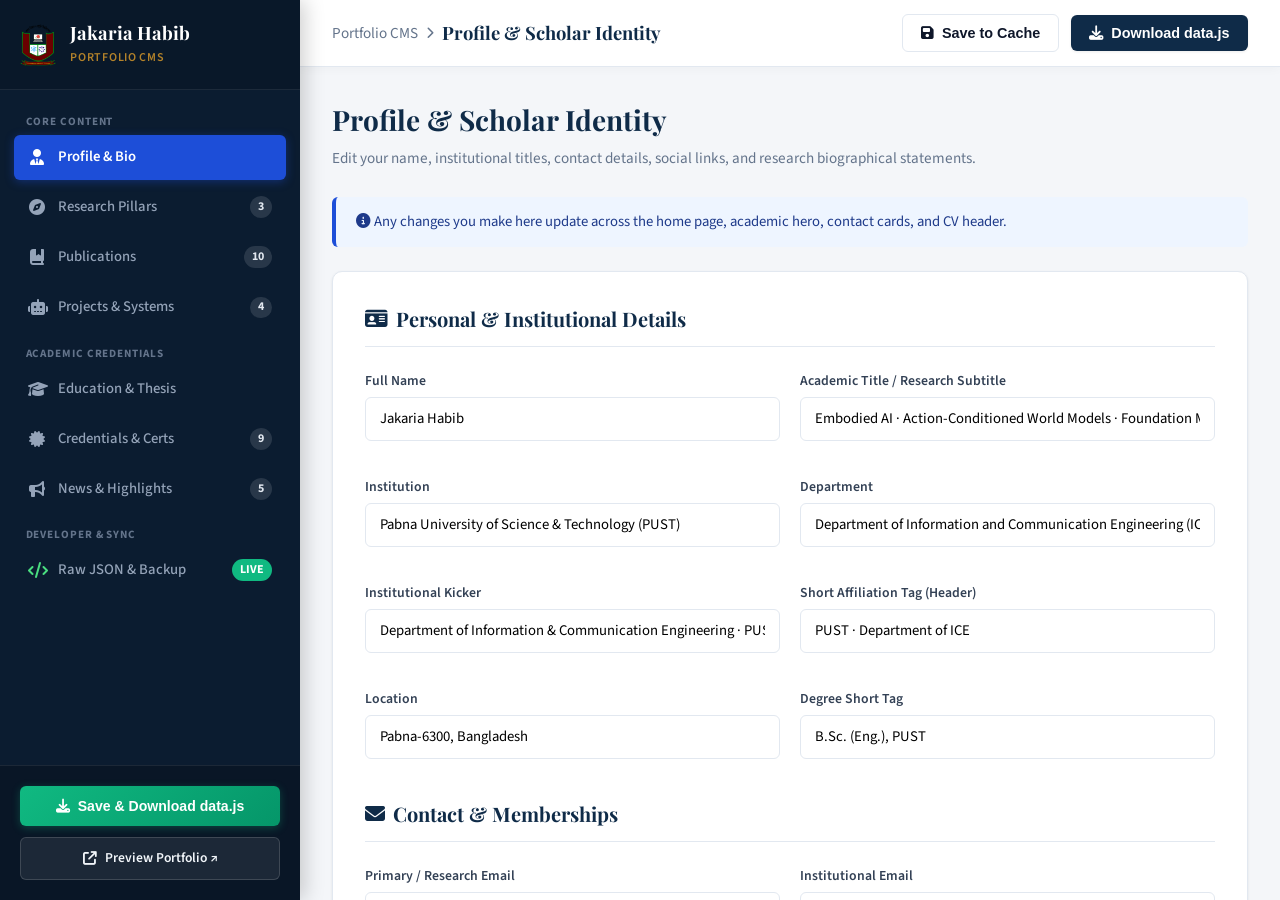
==== commit 4a5761a7: "Implement full Academic CMS Admin Panel with live sync and CV updates" ====
--- a/admin.html
+++ b/admin.html
@@ -3,42 +3,47 @@
 <head>
   <meta charset="UTF-8">
   <meta name="viewport" content="width=device-width, initial-scale=1.0">
-  <title>NOIES Lab Manager — Visual Content Editor</title>
+  <title>Jakaria Habib — Academic Portfolio CMS & Visual Editor</title>
   <link rel="icon" type="image/svg+xml" href="assets/favicon.svg">
   <link rel="preconnect" href="https://fonts.googleapis.com">
   <link rel="preconnect" href="https://fonts.gstatic.com" crossorigin>
-  <link href="https://fonts.googleapis.com/css2?family=Inter:wght@300;400;500;600;700;800&family=Fira+Code:wght@400;500;600&display=swap" rel="stylesheet">
+  <link href="https://fonts.googleapis.com/css2?family=Playfair+Display:ital,wght@0,600;0,700;1,400&family=Source+Sans+3:ital,wght@0,300;0,400;0,500;0,600;0,700;1,400&family=JetBrains+Mono:wght@400;500;600&display=swap" rel="stylesheet">
   <link rel="stylesheet" href="https://cdnjs.cloudflare.com/ajax/libs/font-awesome/6.5.1/css/all.min.css">
-  
+
   <style>
     /* ==========================================================================
-       NOIES Visual Content Management System — Clean Dashboard UI
+       Academic Portfolio Content Management System — Unified Academic Theme
        ========================================================================== */
     :root {
-      --sidebar-bg: #0b1329;
+      --univ-navy: #0f2b48;
+      --univ-navy-dark: #091a2c;
+      --univ-gold: #b3822a;
+      --univ-gold-hover: #c99333;
+      --univ-blue: #1d4ed8;
+      --univ-green: #15803d;
+      --univ-red: #b91c1c;
+
+      --sidebar-bg: #0b1c30;
       --sidebar-text: #94a3b8;
-      --sidebar-hover: #1e293b;
-      --sidebar-active: #2563eb;
-      --main-bg: #f8fafc;
+      --sidebar-hover: #132a47;
+      --sidebar-active: #1d4ed8;
+
+      --main-bg: #f4f6f9;
       --card-bg: #ffffff;
       --border-color: #e2e8f0;
       --border-subtle: #edf2f7;
       --text-dark: #0f172a;
       --text-muted: #64748b;
-      --primary: #2563eb;
-      --primary-hover: #1d4ed8;
-      --success: #10b981;
-      --success-hover: #059669;
-      --danger: #ef4444;
-      --danger-hover: #dc2626;
-      --badge-blue-bg: #dbeafe;
-      --badge-blue-txt: #1e40af;
-      --badge-green-bg: #dcfce7;
-      --badge-green-txt: #166534;
-      --badge-purple-bg: #f3e8ff;
-      --badge-purple-txt: #6b21a8;
-      --badge-amber-bg: #fef3c7;
-      --badge-amber-txt: #92400e;
+
+      --radius-sm: 6px;
+      --radius-md: 10px;
+      --radius-lg: 14px;
+      --shadow-sm: 0 1px 3px rgba(0,0,0,0.08);
+      --shadow-md: 0 4px 14px rgba(0,0,0,0.08);
+      --shadow-lg: 0 10px 30px rgba(0,0,0,0.12);
+      --font-serif: 'Playfair Display', Georgia, serif;
+      --font-sans: 'Source Sans 3', system-ui, -apple-system, sans-serif;
+      --font-mono: 'JetBrains Mono', monospace;
     }
 
     *, *::before, *::after {
@@ -53,7 +58,7 @@
       margin: 0;
       padding: 0;
       overflow: hidden;
-      font-family: 'Inter', system-ui, -apple-system, sans-serif;
+      font-family: var(--font-sans);
       background-color: var(--main-bg);
       color: var(--text-dark);
       line-height: 1.5;
@@ -64,11 +69,13 @@
       flex-direction: row !important;
     }
 
-    /* Sidebar Navigation */
+    /* --------------------------------------------------------------------------
+       Sidebar Navigation
+       -------------------------------------------------------------------------- */
     .admin-sidebar {
-      width: 280px;
-      min-width: 280px;
-      max-width: 280px;
+      width: 300px;
+      min-width: 300px;
+      max-width: 300px;
       background: var(--sidebar-bg);
       color: #f8fafc;
       display: flex;
@@ -76,68 +83,73 @@
       flex-shrink: 0;
       height: 100vh;
       overflow-y: auto;
-      box-shadow: 4px 0 20px rgba(0, 0, 0, 0.15);
+      box-shadow: 4px 0 20px rgba(0, 0, 0, 0.2);
       z-index: 100;
       user-select: none;
     }
 
     .admin-brand {
-      padding: 1.5rem 1.25rem;
+      padding: 1.35rem 1.25rem;
       border-bottom: 1px solid rgba(255, 255, 255, 0.08);
       display: flex;
       align-items: center;
       gap: 0.85rem;
-    }
-
-    .admin-brand-icon {
-      width: 42px;
+      background: rgba(0, 0, 0, 0.15);
+    }
+
+    .brand-pust-logo {
       height: 42px;
-      background: linear-gradient(135deg, #3b82f6, #1d4ed8);
-      border-radius: 10px;
-      display: flex;
-      align-items: center;
-      justify-content: center;
-      font-weight: 800;
-      font-size: 1.3rem;
-      color: white;
-      box-shadow: 0 4px 12px rgba(37, 99, 235, 0.35);
+      width: auto;
+      object-fit: contain;
     }
 
     .admin-brand-text h2 {
       margin: 0;
       font-size: 1.15rem;
       font-weight: 700;
+      font-family: var(--font-serif);
       color: #ffffff;
       line-height: 1.2;
     }
 
     .admin-brand-text span {
       font-size: 0.75rem;
-      color: #94a3b8;
+      color: var(--univ-gold);
       text-transform: uppercase;
       letter-spacing: 0.06em;
+      font-weight: 600;
     }
 
     .admin-menu {
       list-style: none;
-      padding: 1.25rem 0.85rem;
+      padding: 1rem 0.85rem;
       margin: 0;
       flex-grow: 1;
+      overflow-y: auto;
+    }
+
+    .admin-menu-section-label {
+      font-size: 0.7rem;
+      text-transform: uppercase;
+      letter-spacing: 0.08em;
+      color: #64748b;
+      padding: 0.5rem 0.75rem 0.25rem;
+      font-weight: 700;
     }
 
     .admin-menu-item {
-      margin-bottom: 0.4rem;
+      margin-bottom: 0.35rem;
     }
 
     .admin-menu-link {
       display: flex;
       align-items: center;
       justify-content: space-between;
-      padding: 0.8rem 1rem;
+      padding: 0.7rem 0.9rem;
       color: var(--sidebar-text);
       text-decoration: none;
-      border-radius: 8px;
-      font-size: 0.925rem;
+      border-radius: var(--radius-sm);
+      font-size: 0.92rem;
       font-weight: 500;
       transition: all 0.2s ease;
       cursor: pointer;
@@ -146,25 +158,25 @@
     .admin-menu-link .left-content {
       display: flex;
       align-items: center;
-      gap: 0.85rem;
+      gap: 0.75rem;
     }
 
     .admin-menu-link i {
-      width: 20px;
+      width: 18px;
       text-align: center;
-      font-size: 1.05rem;
+      font-size: 1rem;
     }
 
     .admin-menu-link:hover {
-      background: rgba(255, 255, 255, 0.06);
+      background: var(--sidebar-hover);
       color: #ffffff;
     }
 
     .admin-menu-link.active {
-      background: var(--sidebar-active);
+      background: var(--univ-blue);
       color: #ffffff;
       font-weight: 600;
-      box-shadow: 0 2px 10px rgba(37, 99, 235, 0.4);
+      box-shadow: 0 2px 10px rgba(29, 78, 216, 0.4);
     }
 
     .menu-count-badge {
@@ -172,12 +184,12 @@
       font-weight: 700;
       background: rgba(255, 255, 255, 0.12);
       color: #e2e8f0;
-      padding: 0.15rem 0.55rem;
+      padding: 0.12rem 0.5rem;
       border-radius: 9999px;
     }
 
     .admin-menu-link.active .menu-count-badge {
-      background: rgba(255, 255, 255, 0.25);
+      background: rgba(255, 255, 255, 0.28);
       color: #ffffff;
     }
 
@@ -186,932 +198,593 @@
       border-top: 1px solid rgba(255, 255, 255, 0.08);
       display: flex;
       flex-direction: column;
-      gap: 0.75rem;
+      gap: 0.65rem;
       background: rgba(0, 0, 0, 0.2);
     }
 
     .btn-download-master {
       background: linear-gradient(135deg, #10b981, #059669);
       color: white;
-      padding: 0.85rem 1rem;
-      border-radius: 8px;
-      font-size: 0.9rem;
+      padding: 0.75rem 1rem;
+      border-radius: var(--radius-sm);
+      font-size: 0.88rem;
       font-weight: 700;
       cursor: pointer;
       border: none;
-      display: flex;
-      align-items: center;
-      justify-content: center;
-      gap: 0.6rem;
-      box-shadow: 0 4px 12px rgba(16, 185, 129, 0.35);
-      transition: all 0.2s;
-    }
-
-    .btn-download-master:hover {
-      background: linear-gradient(135deg, #059669, #047857);
-      transform: translateY(-1px);
-      box-shadow: 0 6px 16px rgba(16, 185, 129, 0.45);
-    }
-
-    .btn-preview-link {
-      background: rgba(255, 255, 255, 0.07);
-      color: #cbd5e1;
-      border: 1px solid rgba(255, 255, 255, 0.12);
-      padding: 0.65rem 1rem;
-      border-radius: 8px;
-      font-size: 0.85rem;
-      font-weight: 600;
-      text-decoration: none;
       display: flex;
       align-items: center;
       justify-content: center;
       gap: 0.5rem;
       transition: all 0.2s;
+      box-shadow: 0 2px 8px rgba(16, 185, 129, 0.3);
+    }
+
+    .btn-download-master:hover {
+      background: linear-gradient(135deg, #059669, #047857);
+      transform: translateY(-1px);
+    }
+
+    .btn-preview-link {
+      background: rgba(255, 255, 255, 0.08);
+      color: #f1f5f9;
+      padding: 0.65rem 1rem;
+      border-radius: var(--radius-sm);
+      font-size: 0.85rem;
+      font-weight: 600;
+      text-decoration: none;
+      display: flex;
+      align-items: center;
+      justify-content: center;
+      gap: 0.5rem;
+      border: 1px solid rgba(255, 255, 255, 0.15);
+      transition: all 0.2s;
     }
 
     .btn-preview-link:hover {
-      background: rgba(255, 255, 255, 0.15);
-      color: #ffffff;
-    }
-
-    /* Main Content Area */
+      background: rgba(255, 255, 255, 0.16);
+      color: white;
+    }
+
+    /* --------------------------------------------------------------------------
+       Main Content Container
+       -------------------------------------------------------------------------- */
     .admin-main {
-      flex: 1 1 0;
-      width: calc(100vw - 280px);
+      flex: 1;
       height: 100vh;
       overflow-y: auto;
-      padding: 2.25rem 3.5rem;
-      background-color: var(--main-bg);
-      box-sizing: border-box;
-    }
-
-    /* Top Action Bar */
+      background: var(--main-bg);
+      display: flex;
+      flex-direction: column;
+      position: relative;
+    }
+
+    /* Top Sticky Bar */
+    .admin-topbar {
+      position: sticky;
+      top: 0;
+      background: #ffffff;
+      border-bottom: 1px solid var(--border-color);
+      padding: 0.85rem 2rem;
+      display: flex;
+      align-items: center;
+      justify-content: space-between;
+      z-index: 50;
+      box-shadow: 0 2px 10px rgba(0,0,0,0.03);
+    }
+
+    .topbar-breadcrumbs {
+      font-size: 0.95rem;
+      color: var(--text-muted);
+      display: flex;
+      align-items: center;
+      gap: 0.5rem;
+    }
+
+    .topbar-breadcrumbs strong {
+      color: var(--univ-navy);
+      font-family: var(--font-serif);
+      font-size: 1.15rem;
+    }
+
+    .topbar-actions {
+      display: flex;
+      align-items: center;
+      gap: 0.75rem;
+    }
+
+    .tab-view {
+      display: none;
+      padding: 2rem;
+      max-width: 1300px;
+      margin: 0 auto;
+      width: 100%;
+    }
+
+    .tab-view.active {
+      display: block;
+      animation: fadeIn 0.25s ease;
+    }
+
+    @keyframes fadeIn {
+      from { opacity: 0; transform: translateY(6px); }
+      to { opacity: 1; transform: translateY(0); }
+    }
+
     .view-header {
       display: flex;
       justify-content: space-between;
       align-items: flex-start;
-      margin-bottom: 1.5rem;
-      gap: 1.5rem;
+      margin-bottom: 1.75rem;
+      flex-wrap: wrap;
+      gap: 1rem;
     }
 
     .view-title h1 {
-      font-size: 1.85rem;
-      font-weight: 800;
-      color: var(--text-dark);
-      letter-spacing: -0.025em;
-      margin-bottom: 0.3rem;
+      font-size: 1.75rem;
+      font-weight: 700;
+      font-family: var(--font-serif);
+      color: var(--univ-navy);
+      margin-bottom: 0.35rem;
     }
 
     .view-title p {
       font-size: 0.95rem;
       color: var(--text-muted);
+      margin: 0;
     }
 
     .view-header-actions {
       display: flex;
-      align-items: center;
-      gap: 0.85rem;
-      flex-shrink: 0;
+      gap: 0.75rem;
+      flex-wrap: wrap;
     }
 
     .btn-add-primary {
-      background: var(--primary);
+      background: var(--univ-navy);
       color: white;
+      padding: 0.65rem 1.15rem;
+      border-radius: var(--radius-sm);
+      font-size: 0.9rem;
+      font-weight: 600;
       border: none;
-      padding: 0.75rem 1.35rem;
-      border-radius: 8px;
-      font-size: 0.925rem;
-      font-weight: 700;
-      cursor: pointer;
-      display: inline-flex;
-      align-items: center;
-      gap: 0.6rem;
-      box-shadow: 0 4px 12px rgba(37, 99, 235, 0.25);
-      transition: all 0.2s;
-    }
-
-    .btn-add-primary:hover {
-      background: var(--primary-hover);
-      transform: translateY(-1px);
-      box-shadow: 0 6px 16px rgba(37, 99, 235, 0.35);
-    }
-
-    .btn-export-quick {
-      background: #10b981;
-      color: white;
-      border: none;
-      padding: 0.75rem 1.2rem;
-      border-radius: 8px;
-      font-size: 0.925rem;
-      font-weight: 700;
       cursor: pointer;
       display: inline-flex;
       align-items: center;
       gap: 0.5rem;
       transition: all 0.2s;
-    }
-
-    .btn-export-quick:hover {
-      background: #059669;
-    }
-
-    /* Filter & Search Bar */
-    .search-filter-bar {
-      display: flex;
-      justify-content: space-between;
-      align-items: center;
-      gap: 1rem;
-      margin-bottom: 1.5rem;
-      background: white;
-      padding: 0.85rem 1.25rem;
-      border-radius: 10px;
+      box-shadow: var(--shadow-sm);
+    }
+
+    .btn-add-primary:hover {
+      background: var(--univ-blue);
+      transform: translateY(-1px);
+    }
+
+    .btn-export-quick {
+      background: #ffffff;
+      color: var(--text-dark);
+      padding: 0.65rem 1.1rem;
+      border-radius: var(--radius-sm);
+      font-size: 0.9rem;
+      font-weight: 600;
       border: 1px solid var(--border-color);
-      box-shadow: 0 1px 3px rgba(0,0,0,0.03);
-    }
-
-    .search-box {
-      display: flex;
-      align-items: center;
-      gap: 0.65rem;
-      flex-grow: 1;
-      max-width: 480px;
-    }
-
-    .search-box i {
-      color: var(--text-muted);
-      font-size: 0.95rem;
-    }
-
-    .search-input {
-      width: 100%;
-      border: none;
-      font-family: inherit;
-      font-size: 0.925rem;
-      color: var(--text-dark);
-      outline: none;
-    }
-
-    .search-input::placeholder {
-      color: #94a3b8;
-    }
-
-    .filter-pills {
-      display: flex;
+      cursor: pointer;
+      display: inline-flex;
       align-items: center;
       gap: 0.5rem;
-      flex-wrap: wrap;
-    }
-
-    .filter-pill {
-      background: #f1f5f9;
-      color: #475569;
-      border: 1px solid #e2e8f0;
-      padding: 0.35rem 0.85rem;
-      border-radius: 9999px;
-      font-size: 0.825rem;
-      font-weight: 600;
-      cursor: pointer;
-      transition: all 0.15s;
-    }
-
-    .filter-pill:hover {
-      background: #e2e8f0;
-      color: #1e293b;
-    }
-
-    .filter-pill.active {
-      background: #2563eb;
-      color: #ffffff;
-      border-color: #2563eb;
-    }
-
-    /* Guidance Banner */
+      transition: all 0.2s;
+    }
+
+    .btn-export-quick:hover {
+      background: #f8fafc;
+      border-color: #cbd5e1;
+    }
+
+    /* Guide Alert Banner */
     .guide-banner {
-      background: #eff6ff;
-      border: 1px solid #bfdbfe;
-      border-left: 4px solid #2563eb;
-      padding: 0.95rem 1.25rem;
-      border-radius: 8px;
+      background: #eef5ff;
+      border-left: 4px solid var(--univ-blue);
+      padding: 0.85rem 1.25rem;
+      border-radius: var(--radius-sm);
       margin-bottom: 1.5rem;
+      font-size: 0.92rem;
+      color: #1e3a8a;
       display: flex;
       align-items: center;
       justify-content: space-between;
       gap: 1rem;
     }
 
-    .guide-banner-text {
-      font-size: 0.885rem;
-      color: #1e40af;
-      line-height: 1.5;
-    }
-
-    .guide-banner-text strong {
-      color: #1e3a8a;
-    }
-
-    /* List Item Cards (Modern Clean Table / List) */
+    /* Filter & Search Bar */
+    .search-filter-bar {
+      display: flex;
+      gap: 1rem;
+      margin-bottom: 1.5rem;
+      flex-wrap: wrap;
+      align-items: center;
+      justify-content: space-between;
+    }
+
+    .search-box {
+      display: flex;
+      align-items: center;
+      background: #ffffff;
+      border: 1px solid var(--border-color);
+      border-radius: var(--radius-sm);
+      padding: 0.5rem 0.85rem;
+      width: 380px;
+      max-width: 100%;
+      gap: 0.5rem;
+    }
+
+    .search-box i {
+      color: var(--text-muted);
+    }
+
+    .search-input {
+      border: none;
+      outline: none;
+      width: 100%;
+      font-size: 0.9rem;
+      color: var(--text-dark);
+    }
+
+    .filter-pills {
+      display: flex;
+      gap: 0.5rem;
+      flex-wrap: wrap;
+    }
+
+    .filter-pill {
+      background: #ffffff;
+      border: 1px solid var(--border-color);
+      padding: 0.4rem 0.85rem;
+      border-radius: 9999px;
+      font-size: 0.82rem;
+      font-weight: 600;
+      cursor: pointer;
+      color: var(--text-muted);
+      transition: all 0.2s;
+    }
+
+    .filter-pill:hover {
+      background: #f1f5f9;
+      color: var(--text-dark);
+    }
+
+    .filter-pill.active {
+      background: var(--univ-navy);
+      color: white;
+      border-color: var(--univ-navy);
+    }
+
+    /* --------------------------------------------------------------------------
+       Data Lists & Cards
+       -------------------------------------------------------------------------- */
     .data-list {
       display: flex;
       flex-direction: column;
-      gap: 0.95rem;
-      margin-bottom: 2.5rem;
-    }
-
-    .list-card {
-      background: var(--card-bg);
+      gap: 1.15rem;
+    }
+
+    .data-card {
+      background: #ffffff;
       border: 1px solid var(--border-color);
-      border-radius: 10px;
-      padding: 1.25rem 1.5rem;
+      border-radius: var(--radius-md);
+      padding: 1.5rem;
+      display: flex;
+      gap: 1.25rem;
+      align-items: flex-start;
+      transition: all 0.2s;
+      box-shadow: var(--shadow-sm);
+      position: relative;
+    }
+
+    .data-card:hover {
+      box-shadow: var(--shadow-md);
+      border-color: #cbd5e1;
+    }
+
+    .card-num-badge {
+      width: 38px;
+      height: 38px;
+      border-radius: var(--radius-sm);
+      background: #f1f5f9;
+      color: var(--univ-navy);
+      font-weight: 800;
+      font-family: var(--font-mono);
+      display: flex;
+      align-items: center;
+      justify-content: center;
+      font-size: 0.95rem;
+      flex-shrink: 0;
+    }
+
+    .card-thumb-box {
+      width: 100px;
+      height: 75px;
+      border-radius: var(--radius-sm);
+      overflow: hidden;
+      border: 1px solid var(--border-color);
+      flex-shrink: 0;
+      background: #f8fafc;
+      display: flex;
+      align-items: center;
+      justify-content: center;
+    }
+
+    .card-thumb-box img {
+      width: 100%;
+      height: 100%;
+      object-fit: cover;
+    }
+
+    .card-content {
+      flex: 1;
+      min-width: 0;
+    }
+
+    .card-title-row {
       display: flex;
       justify-content: space-between;
-      align-items: center;
-      gap: 1.5rem;
-      transition: border-color 0.2s, box-shadow 0.2s, transform 0.15s;
-      box-shadow: 0 1px 3px rgba(0,0,0,0.02);
-    }
-
-    .list-card:hover {
-      border-color: #cbd5e1;
-      box-shadow: 0 6px 16px rgba(0,0,0,0.06);
-      transform: translateY(-1px);
-    }
-
-    .list-card-main {
-      flex-grow: 1;
-      min-width: 0;
-    }
-
-    .list-card-title-row {
-      display: flex;
-      align-items: center;
-      gap: 0.75rem;
-      margin-bottom: 0.45rem;
-      flex-wrap: wrap;
-    }
-
-    .list-card-title {
-      font-size: 1.05rem;
+      align-items: flex-start;
+      gap: 1rem;
+      margin-bottom: 0.4rem;
+    }
+
+    .card-title {
+      font-size: 1.1rem;
       font-weight: 700;
       color: var(--text-dark);
-      text-decoration: none;
       line-height: 1.35;
-    }
-
-    .list-card-badges {
-      display: flex;
-      align-items: center;
+      margin: 0;
+    }
+
+    .card-meta-line {
+      font-size: 0.88rem;
+      color: var(--text-muted);
+      margin-bottom: 0.5rem;
+      line-height: 1.45;
+    }
+
+    .card-badges {
+      display: flex;
       gap: 0.45rem;
       flex-wrap: wrap;
-    }
-
-    .badge {
-      font-size: 0.725rem;
+      margin-bottom: 0.65rem;
+    }
+
+    .badge-item {
+      font-size: 0.75rem;
       font-weight: 700;
-      padding: 0.2rem 0.6rem;
-      border-radius: 9999px;
+      padding: 0.15rem 0.55rem;
+      border-radius: var(--radius-sm);
       text-transform: uppercase;
       letter-spacing: 0.04em;
     }
 
-    .badge-blue { background: var(--badge-blue-bg); color: var(--badge-blue-txt); }
-    .badge-green { background: var(--badge-green-bg); color: var(--badge-green-txt); }
-    .badge-purple { background: var(--badge-purple-bg); color: var(--badge-purple-txt); }
-    .badge-amber { background: var(--badge-amber-bg); color: var(--badge-amber-txt); }
-    .badge-gray { background: #f1f5f9; color: #475569; }
-
-    .list-card-meta {
-      font-size: 0.875rem;
-      color: var(--text-muted);
-      line-height: 1.45;
-      margin-bottom: 0.35rem;
-    }
-
-    .list-card-tags {
-      display: flex;
-      align-items: center;
-      gap: 0.4rem;
+    .badge-published {
+      background: #dcfce7;
+      color: #166534;
+    }
+
+    .badge-review {
+      background: #fef3c7;
+      color: #92400e;
+    }
+
+    .badge-first {
+      background: #e0e7ff;
+      color: #3730a3;
+    }
+
+    .badge-category {
+      background: #f1f5f9;
+      color: #475569;
+    }
+
+    .card-desc {
+      font-size: 0.9rem;
+      color: #475569;
+      line-height: 1.55;
+      margin-bottom: 0.75rem;
+    }
+
+    .card-actions {
+      display: flex;
+      gap: 0.5rem;
       flex-wrap: wrap;
     }
 
-    .tag-item {
-      font-size: 0.75rem;
-      background: #f8fafc;
-      border: 1px solid #e2e8f0;
-      color: #64748b;
-      padding: 0.15rem 0.5rem;
-      border-radius: 4px;
-    }
-
-    .list-card-actions {
-      display: flex;
-      align-items: center;
-      gap: 0.55rem;
-      flex-shrink: 0;
-    }
-
-    .btn-action-edit {
-      background: #eff6ff;
-      border: 1px solid #bfdbfe;
-      color: #1d4ed8;
-      padding: 0.5rem 0.95rem;
-      border-radius: 6px;
-      font-size: 0.85rem;
-      font-weight: 700;
-      cursor: pointer;
-      display: inline-flex;
-      align-items: center;
-      gap: 0.4rem;
-      transition: all 0.15s;
-    }
-
-    .btn-action-edit:hover {
-      background: #dbeafe;
-      border-color: #93c5fd;
-      color: #1e40af;
-    }
-
-    .btn-action-delete {
-      background: #fef2f2;
-      border: 1px solid #fecaca;
-      color: #b91c1c;
-      padding: 0.5rem 0.85rem;
-      border-radius: 6px;
-      font-size: 0.85rem;
-      font-weight: 700;
+    .btn-card-action {
+      padding: 0.4rem 0.8rem;
+      border-radius: var(--radius-sm);
+      font-size: 0.82rem;
+      font-weight: 600;
+      border: 1px solid var(--border-color);
+      background: #ffffff;
+      color: var(--text-dark);
       cursor: pointer;
       display: inline-flex;
       align-items: center;
       gap: 0.35rem;
-      transition: all 0.15s;
-    }
-
-    .btn-action-delete:hover {
+      transition: all 0.2s;
+      text-decoration: none;
+    }
+
+    .btn-card-action:hover {
+      background: #f8fafc;
+      border-color: #cbd5e1;
+    }
+
+    .btn-card-action.btn-delete:hover {
       background: #fee2e2;
+      color: #991b1b;
       border-color: #fca5a5;
     }
 
-    /* Person Card Specials */
-    .person-row {
+    /* --------------------------------------------------------------------------
+       Profile & Settings Form Grid
+       -------------------------------------------------------------------------- */
+    .form-panel {
+      background: #ffffff;
+      border: 1px solid var(--border-color);
+      border-radius: var(--radius-md);
+      padding: 2rem;
+      margin-bottom: 2rem;
+      box-shadow: var(--shadow-sm);
+    }
+
+    .form-panel-title {
+      font-size: 1.25rem;
+      font-weight: 700;
+      font-family: var(--font-serif);
+      color: var(--univ-navy);
+      border-bottom: 1px solid var(--border-color);
+      padding-bottom: 0.75rem;
+      margin-bottom: 1.5rem;
       display: flex;
       align-items: center;
-      gap: 1.15rem;
-    }
-
-    .person-avatar {
-      width: 48px;
-      height: 48px;
-      border-radius: 50%;
-      background: linear-gradient(135deg, #3b82f6, #1e40af);
-      color: white;
-      display: flex;
-      align-items: center;
-      justify-content: center;
-      font-weight: 800;
-      font-size: 1.1rem;
-      flex-shrink: 0;
-      box-shadow: 0 2px 6px rgba(37,99,235,0.25);
-    }
-
-    /* Tab switching display */
-    .tab-view {
-      display: none;
-    }
-
-    .tab-view.active {
-      display: block;
-      animation: fadeIn 0.18s ease-in-out;
-    }
-
-    @keyframes fadeIn {
-      from { opacity: 0; transform: translateY(4px); }
-      to { opacity: 1; transform: translateY(0); }
-    }
-
-    /* ==========================================================================
-       MODAL DIALOG (Dedicated Clean Add/Edit Window)
-       ========================================================================== */
+      gap: 0.5rem;
+    }
+
+    .form-grid-2 {
+      display: grid;
+      grid-template-columns: repeat(auto-fit, minmax(320px, 1fr));
+      gap: 1.25rem;
+      margin-bottom: 1.25rem;
+    }
+
+    .form-group {
+      display: flex;
+      flex-direction: column;
+      gap: 0.35rem;
+      margin-bottom: 1rem;
+    }
+
+    .form-group label {
+      font-size: 0.86rem;
+      font-weight: 600;
+      color: #334155;
+    }
+
+    .form-group input,
+    .form-group textarea,
+    .form-group select {
+      padding: 0.65rem 0.85rem;
+      border: 1px solid var(--border-color);
+      border-radius: var(--radius-sm);
+      font-size: 0.92rem;
+      font-family: var(--font-sans);
+      outline: none;
+      transition: border 0.2s;
+      background: #ffffff;
+    }
+
+    .form-group input:focus,
+    .form-group textarea:focus,
+    .form-group select:focus {
+      border-color: var(--univ-blue);
+      box-shadow: 0 0 0 3px rgba(29, 78, 216, 0.1);
+    }
+
+    .form-group textarea {
+      resize: vertical;
+      min-height: 80px;
+    }
+
+    .form-hint {
+      font-size: 0.78rem;
+      color: var(--text-muted);
+    }
+
+    /* --------------------------------------------------------------------------
+       Modal Window Styles
+       -------------------------------------------------------------------------- */
     .modal-overlay {
       position: fixed;
-      top: 0;
-      left: 0;
-      right: 0;
-      bottom: 0;
+      inset: 0;
       background: rgba(15, 23, 42, 0.65);
       backdrop-filter: blur(4px);
+      z-index: 999;
       display: none;
       align-items: center;
       justify-content: center;
-      z-index: 1000;
       padding: 1.5rem;
-    }
-
-    .modal-overlay.open {
-      display: flex;
-      animation: modalFadeIn 0.2s ease-out;
-    }
-
-    @keyframes modalFadeIn {
-      from { opacity: 0; }
-      to { opacity: 1; }
-    }
-
-    .modal-container {
-      background: white;
-      border-radius: 14px;
+      opacity: 0;
+      transition: opacity 0.2s ease;
+    }
+
+    .modal-overlay.active {
+      display: flex;
+      opacity: 1;
+    }
+
+    .modal-window {
+      background: #ffffff;
       width: 100%;
-      max-width: 800px;
+      max-width: 780px;
       max-height: 90vh;
+      border-radius: var(--radius-md);
+      box-shadow: var(--shadow-lg);
       display: flex;
       flex-direction: column;
-      box-shadow: 0 20px 40px rgba(0, 0, 0, 0.25);
-      animation: modalScaleUp 0.2s cubic-bezier(0.16, 1, 0.3, 1);
       overflow: hidden;
-    }
-
-    @keyframes modalScaleUp {
-      from { transform: scale(0.96); opacity: 0; }
-      to { transform: scale(1); opacity: 1; }
+      animation: modalSlide 0.25s cubic-bezier(0.16, 1, 0.3, 1);
+    }
+
+    @keyframes modalSlide {
+      from { transform: scale(0.95) translateY(10px); }
+      to { transform: scale(1) translateY(0); }
     }
 
     .modal-header {
       padding: 1.25rem 1.75rem;
-      border-bottom: 1px solid var(--border-color);
-      display: flex;
+      background: var(--univ-navy);
+      color: #ffffff;
+      display: flex;
+      justify-content: space-between;
       align-items: center;
-      justify-content: space-between;
-      background: #ffffff;
     }
 
     .modal-header h3 {
+      font-family: var(--font-serif);
       font-size: 1.25rem;
-      font-weight: 800;
-      color: var(--text-dark);
-      display: flex;
-      align-items: center;
-      gap: 0.65rem;
-    }
-
-    .btn-modal-close {
+      font-weight: 700;
+      margin: 0;
+    }
+
+    .modal-close-btn {
       background: transparent;
       border: none;
-      color: var(--text-muted);
-      font-size: 1.2rem;
+      color: #cbd5e1;
+      font-size: 1.25rem;
       cursor: pointer;
-      padding: 0.4rem;
-      border-radius: 6px;
-      transition: all 0.15s;
-    }
-
-    .btn-modal-close:hover {
-      background: #f1f5f9;
-      color: var(--text-dark);
+      width: 32px;
+      height: 32px;
+      border-radius: 9999px;
+      display: grid;
+      place-items: center;
+      transition: all 0.2s;
+    }
+
+    .modal-close-btn:hover {
+      background: rgba(255, 255, 255, 0.2);
+      color: white;
     }
 
     .modal-body {
       padding: 1.75rem;
       overflow-y: auto;
-      flex-grow: 1;
-      max-height: calc(90vh - 140px);
+      flex: 1;
     }
 
     .modal-footer {
-      padding: 1.1rem 1.75rem;
+      padding: 1rem 1.75rem;
       border-top: 1px solid var(--border-color);
+      background: #f8fafc;
       display: flex;
       justify-content: flex-end;
-      gap: 0.85rem;
-      background: #f8fafc;
-    }
-
-    .btn-modal-cancel {
-      background: white;
-      border: 1px solid var(--border-color);
-      color: var(--text-dark);
-      padding: 0.65rem 1.25rem;
-      border-radius: 8px;
-      font-size: 0.9rem;
-      font-weight: 600;
-      cursor: pointer;
-      transition: all 0.15s;
-    }
-
-    .btn-modal-cancel:hover {
-      background: #f1f5f9;
-    }
-
-    .btn-modal-submit {
-      background: var(--primary);
-      border: none;
-      color: white;
-      padding: 0.65rem 1.5rem;
-      border-radius: 8px;
-      font-size: 0.9rem;
-      font-weight: 700;
-      cursor: pointer;
-      display: inline-flex;
-      align-items: center;
-      gap: 0.5rem;
-      box-shadow: 0 2px 8px rgba(37, 99, 235, 0.3);
-      transition: all 0.15s;
-    }
-
-    .btn-modal-submit:hover {
-      background: var(--primary-hover);
-    }
-
-    /* Modal Form Elements */
-    .modal-grid {
-      display: grid;
-      grid-template-columns: repeat(2, 1fr);
-      gap: 1.25rem;
-    }
-
-    .grid-col-full {
-      grid-column: span 2;
-    }
-
-    .form-field {
-      display: flex;
-      flex-direction: column;
-    }
-
-    .form-field label {
-      font-size: 0.8rem;
-      font-weight: 700;
-      color: #475569;
-      text-transform: uppercase;
-      letter-spacing: 0.04em;
-      margin-bottom: 0.4rem;
-    }
-
-    .form-field input,
-    .form-field select,
-    .form-field textarea {
-      width: 100%;
-      padding: 0.65rem 0.9rem;
-      border: 1px solid #cbd5e1;
-      border-radius: 7px;
-      font-family: inherit;
-      font-size: 0.925rem;
-      color: var(--text-dark);
-      background: #ffffff;
-      box-sizing: border-box;
-      transition: border-color 0.15s, box-shadow 0.15s;
-    }
-
-    .form-field input:focus,
-    .form-field select:focus,
-    .form-field textarea:focus {
-      outline: none;
-      border-color: var(--primary);
-      box-shadow: 0 0 0 3px rgba(37, 99, 235, 0.12);
-    }
-
-    /* ==========================================================================
-       MARKDOWN EDITOR WIDGET (TOOLBAR & PREVIEW)
-       ========================================================================== */
-    .md-editor-box {
-      border: 1px solid #cbd5e1;
-      border-radius: 8px;
-      overflow: hidden;
-      background: #ffffff;
-      transition: border-color 0.15s, box-shadow 0.15s;
-    }
-
-    .md-editor-box:focus-within {
-      border-color: var(--primary);
-      box-shadow: 0 0 0 3px rgba(37, 99, 235, 0.12);
-    }
-
-    .md-toolbar {
-      display: flex;
-      align-items: center;
-      justify-content: space-between;
-      background: #f8fafc;
-      padding: 0.4rem 0.65rem;
-      border-bottom: 1px solid #e2e8f0;
-      flex-wrap: wrap;
-      gap: 0.5rem;
-    }
-
-    .md-tools {
-      display: flex;
-      align-items: center;
-      gap: 0.25rem;
-    }
-
-    .md-btn {
-      background: white;
-      border: 1px solid #e2e8f0;
-      color: #475569;
-      font-size: 0.8rem;
-      padding: 0.25rem 0.55rem;
-      border-radius: 4px;
-      cursor: pointer;
-      font-family: inherit;
-      transition: all 0.12s;
-      min-width: 26px;
-      text-align: center;
-    }
-
-    .md-btn:hover {
-      background: #e2e8f0;
-      color: #0f172a;
-    }
-
-    .md-tabs {
-      display: flex;
-      align-items: center;
-      gap: 0.25rem;
-      background: #e2e8f0;
-      padding: 2px;
-      border-radius: 6px;
-    }
-
-    .md-tab {
-      background: transparent;
-      border: none;
-      font-size: 0.775rem;
-      font-weight: 600;
-      padding: 0.2rem 0.6rem;
-      border-radius: 4px;
-      cursor: pointer;
-      color: #64748b;
-      display: flex;
-      align-items: center;
-      gap: 0.35rem;
-      transition: all 0.12s;
-    }
-
-    .md-tab.active {
-      background: white;
-      color: #2563eb;
-      box-shadow: 0 1px 3px rgba(0,0,0,0.1);
-    }
-
-    .md-input {
-      width: 100%;
-      min-height: 110px;
-      padding: 0.75rem 0.9rem;
-      border: none;
-      font-family: inherit;
-      font-size: 0.925rem;
-      line-height: 1.5;
-      color: var(--text-dark);
-      background: white;
-      resize: vertical;
-      box-sizing: border-box;
-      outline: none;
-    }
-
-    .md-preview {
-      min-height: 110px;
-      padding: 0.75rem 0.9rem;
-      background: #f8fafc;
-      font-size: 0.925rem;
-      line-height: 1.6;
-      color: #1e293b;
-      box-sizing: border-box;
-      overflow-y: auto;
-    }
-
-    .md-preview strong { color: #0f172a; font-weight: 700; }
-    .md-preview em { font-style: italic; }
-    .md-preview a { color: #2563eb; text-decoration: underline; }
-    .md-preview code { background: #e2e8f0; padding: 2px 5px; border-radius: 4px; font-family: 'Fira Code', monospace; font-size: 0.85em; }
-    .md-preview ul { margin: 0.5rem 0 0.5rem 1.5rem; }
-    .md-preview blockquote { border-left: 3px solid #3b82f6; padding-left: 0.75rem; color: #475569; margin: 0.5rem 0; }
-
-    /* ==========================================================================
-       IMAGE UPLOADER & MANAGEMENT WIDGET (UPLOAD, PREVIEW, DELETE, URL)
-       ========================================================================== */
-    .image-uploader-box {
-      border: 1px solid #cbd5e1;
-      border-radius: 8px;
-      padding: 0.85rem;
-      background: #f8fafc;
-      display: flex;
-      flex-direction: column;
-      gap: 0.75rem;
-    }
-
-    .img-upload-controls {
-      display: flex;
-      align-items: center;
-      gap: 0.65rem;
-      flex-wrap: wrap;
-    }
-
-    .btn-file-upload {
-      background: #ffffff;
-      border: 1px solid #cbd5e1;
-      color: #334155;
-      padding: 0.45rem 0.85rem;
-      border-radius: 6px;
-      font-size: 0.825rem;
-      font-weight: 600;
-      cursor: pointer;
-      display: inline-flex;
-      align-items: center;
-      gap: 0.45rem;
-      transition: all 0.15s;
-    }
-
-    .btn-file-upload:hover {
-      background: #f1f5f9;
-      border-color: #94a3b8;
-      color: #0f172a;
-    }
-
-    .btn-img-delete {
-      background: #fef2f2;
-      border: 1px solid #fecaca;
-      color: #b91c1c;
-      padding: 0.45rem 0.85rem;
-      border-radius: 6px;
-      font-size: 0.825rem;
-      font-weight: 600;
-      cursor: pointer;
-      display: inline-flex;
-      align-items: center;
-      gap: 0.4rem;
-      transition: all 0.15s;
-    }
-
-    .btn-img-delete:hover {
-      background: #fee2e2;
-      border-color: #f87171;
-    }
-
-    .img-url-input {
-      flex-grow: 1;
-      min-width: 180px;
-      padding: 0.45rem 0.75rem !important;
-      font-size: 0.85rem !important;
-      border: 1px solid #cbd5e1 !important;
-      border-radius: 6px !important;
-      background: #ffffff !important;
-    }
-
-    .img-preview-container {
-      display: flex;
-      align-items: center;
-      gap: 1rem;
-      padding: 0.6rem 0.85rem;
-      background: #ffffff;
-      border: 1px solid #e2e8f0;
-      border-radius: 6px;
-    }
-
-    .img-preview-thumb {
-      width: 58px;
-      height: 58px;
-      border-radius: 6px;
-      object-fit: cover;
-      border: 1px solid #cbd5e1;
-      background: #f1f5f9;
-      flex-shrink: 0;
-    }
-
-    .img-preview-info {
-      font-size: 0.8rem;
-      color: #64748b;
-      line-height: 1.4;
-      flex-grow: 1;
-      overflow: hidden;
-      text-overflow: ellipsis;
-      white-space: nowrap;
-    }
-
-    .img-preview-placeholder {
-      width: 58px;
-      height: 58px;
-      border-radius: 6px;
-      border: 1px dashed #cbd5e1;
-      background: #f8fafc;
-      display: flex;
-      align-items: center;
-      justify-content: center;
-      color: #94a3b8;
-      font-size: 1.25rem;
-      flex-shrink: 0;
-    }
-
-    /* ==========================================================================
-       MANUAL CODE & MARKDOWN EDITOR (FULL TAB)
-       ========================================================================== */
-    .manual-editor-card {
-      background: white;
-      border: 1px solid var(--border-color);
-      border-radius: 12px;
-      box-shadow: 0 2px 8px rgba(0,0,0,0.04);
-      overflow: hidden;
-      display: flex;
-      flex-direction: column;
-    }
-
-    .manual-editor-nav {
-      background: #0f172a;
-      padding: 0.75rem 1.25rem;
-      display: flex;
-      align-items: center;
-      justify-content: space-between;
-      border-bottom: 1px solid #1e293b;
-      flex-wrap: wrap;
-      gap: 0.75rem;
-    }
-
-    .manual-editor-tabs {
-      display: flex;
-      align-items: center;
-      gap: 0.4rem;
-      flex-wrap: wrap;
-    }
-
-    .manual-subtab {
-      background: rgba(255, 255, 255, 0.08);
-      border: 1px solid rgba(255, 255, 255, 0.12);
-      color: #cbd5e1;
-      padding: 0.35rem 0.8rem;
-      border-radius: 6px;
-      font-size: 0.825rem;
-      font-weight: 600;
-      cursor: pointer;
-      transition: all 0.15s;
-    }
-
-    .manual-subtab:hover {
-      background: rgba(255, 255, 255, 0.16);
-      color: white;
-    }
-
-    .manual-subtab.active {
-      background: #2563eb;
-      color: white;
-      border-color: #2563eb;
-    }
-
-    .syntax-badge {
-      font-size: 0.785rem;
-      font-weight: 700;
-      padding: 0.25rem 0.65rem;
-      border-radius: 9999px;
-      display: flex;
-      align-items: center;
-      gap: 0.35rem;
-    }
-
-    .syntax-badge.valid {
-      background: #064e3b;
-      color: #6ee7b7;
-      border: 1px solid #059669;
-    }
-
-    .syntax-badge.invalid {
-      background: #7f1d1d;
-      color: #fca5a5;
-      border: 1px solid #dc2626;
-    }
-
-    .code-editor-wrap {
-      background: #090d16;
-      padding: 1rem;
-    }
-
-    .code-textarea {
-      width: 100%;
-      height: 480px;
-      background: transparent;
-      border: none;
-      color: #e2e8f0;
-      font-family: 'Fira Code', 'SFMono-Regular', Consolas, monospace;
-      font-size: 0.885rem;
-      line-height: 1.6;
-      outline: none;
-      resize: vertical;
-      box-sizing: border-box;
-      white-space: pre;
-    }
-
-    .manual-editor-footer {
-      padding: 1rem 1.5rem;
-      background: #f8fafc;
-      border-top: 1px solid var(--border-color);
-      display: flex;
-      align-items: center;
-      justify-content: space-between;
-      gap: 1rem;
-      flex-wrap: wrap;
-    }
-
-    .footer-note {
-      font-size: 0.825rem;
-      color: var(--text-muted);
-    }
-
-    .footer-actions {
-      display: flex;
-      align-items: center;
       gap: 0.75rem;
     }
 
@@ -1121,94 +794,128 @@
       bottom: 2rem;
       right: 2rem;
       background: #0f172a;
-      color: white;
-      padding: 1.1rem 1.65rem;
-      border-radius: 10px;
-      box-shadow: 0 10px 30px rgba(0, 0, 0, 0.3);
+      color: #ffffff;
+      padding: 0.85rem 1.35rem;
+      border-radius: var(--radius-sm);
       display: flex;
       align-items: center;
-      gap: 1rem;
-      z-index: 2000;
-      transform: translateY(180%);
-      transition: transform 0.35s cubic-bezier(0.16, 1, 0.3, 1);
+      gap: 0.75rem;
+      box-shadow: 0 10px 30px rgba(0,0,0,0.3);
+      z-index: 1000;
+      transform: translateY(120px);
+      transition: transform 0.3s cubic-bezier(0.16, 1, 0.3, 1);
+      font-size: 0.92rem;
+      border-left: 4px solid #10b981;
     }
 
     .save-toast.show {
       transform: translateY(0);
+    }
+
+    /* Raw JSON Editor */
+    .json-editor-box {
+      width: 100%;
+      height: 520px;
+      font-family: var(--font-mono);
+      font-size: 0.88rem;
+      padding: 1rem;
+      border: 1px solid var(--border-color);
+      border-radius: var(--radius-sm);
+      background: #1e293b;
+      color: #e2e8f0;
+      line-height: 1.5;
+      tab-size: 2;
+      resize: vertical;
+      outline: none;
     }
   </style>
 </head>
 <body>
 
-  <!-- Left Sidebar Navigation -->
+  <!-- ========================================================================
+       SIDEBAR NAVIGATION
+       ======================================================================== -->
   <aside class="admin-sidebar">
     <div class="admin-brand">
-      <div class="admin-brand-icon">N</div>
+      <img src="assets/pust_logo.png" alt="PUST Logo" class="brand-pust-logo">
       <div class="admin-brand-text">
-        <h2>NOIES Manager</h2>
-        <span>Visual Content CMS</span>
+        <h2>Jakaria Habib</h2>
+        <span>Portfolio CMS</span>
       </div>
     </div>
 
     <ul class="admin-menu">
+      <div class="admin-menu-section-label">Core Content</div>
       <li class="admin-menu-item">
-        <a class="admin-menu-link active" data-tab="publications" onclick="switchTab('publications')">
+        <a class="admin-menu-link active" data-tab="profile" onclick="switchTab('profile')">
           <div class="left-content">
-            <i class="fas fa-book-open"></i>
-            <span>Publications</span>
-          </div>
-          <span class="menu-count-badge" id="count-publications">18</span>
+            <i class="fa-solid fa-user-tie"></i>
+            <span>Profile &amp; Bio</span>
+          </div>
         </a>
       </li>
       <li class="admin-menu-item">
-        <a class="admin-menu-link" data-tab="people" onclick="switchTab('people')">
+        <a class="admin-menu-link" data-tab="pillars" onclick="switchTab('pillars')">
           <div class="left-content">
-            <i class="fas fa-users"></i>
-            <span>Members & Team</span>
-          </div>
-          <span class="menu-count-badge" id="count-people">6</span>
+            <i class="fa-solid fa-compass"></i>
+            <span>Research Pillars</span>
+          </div>
+          <span class="menu-count-badge" id="badge-pillars">3</span>
+        </a>
+      </li>
+      <li class="admin-menu-item">
+        <a class="admin-menu-link" data-tab="publications" onclick="switchTab('publications')">
+          <div class="left-content">
+            <i class="fa-solid fa-book-bookmark"></i>
+            <span>Publications</span>
+          </div>
+          <span class="menu-count-badge" id="badge-publications">10</span>
         </a>
       </li>
       <li class="admin-menu-item">
         <a class="admin-menu-link" data-tab="projects" onclick="switchTab('projects')">
           <div class="left-content">
-            <i class="fas fa-diagram-project"></i>
-            <span>Research Projects</span>
-          </div>
-          <span class="menu-count-badge" id="count-projects">4</span>
+            <i class="fa-solid fa-robot"></i>
+            <span>Projects &amp; Systems</span>
+          </div>
+          <span class="menu-count-badge" id="badge-projects">4</span>
+        </a>
+      </li>
+
+      <div class="admin-menu-section-label" style="margin-top: 0.5rem;">Academic Credentials</div>
+      <li class="admin-menu-item">
+        <a class="admin-menu-link" data-tab="education" onclick="switchTab('education')">
+          <div class="left-content">
+            <i class="fa-solid fa-graduation-cap"></i>
+            <span>Education &amp; Thesis</span>
+          </div>
+        </a>
+      </li>
+      <li class="admin-menu-item">
+        <a class="admin-menu-link" data-tab="certificates" onclick="switchTab('certificates')">
+          <div class="left-content">
+            <i class="fa-solid fa-certificate"></i>
+            <span>Credentials &amp; Certs</span>
+          </div>
+          <span class="menu-count-badge" id="badge-certificates">9</span>
         </a>
       </li>
       <li class="admin-menu-item">
         <a class="admin-menu-link" data-tab="news" onclick="switchTab('news')">
           <div class="left-content">
-            <i class="fas fa-newspaper"></i>
-            <span>News & Events</span>
-          </div>
-          <span class="menu-count-badge" id="count-news">4</span>
+            <i class="fa-solid fa-bullhorn"></i>
+            <span>News &amp; Highlights</span>
+          </div>
+          <span class="menu-count-badge" id="badge-news">5</span>
         </a>
       </li>
+
+      <div class="admin-menu-section-label" style="margin-top: 0.5rem;">Developer &amp; Sync</div>
       <li class="admin-menu-item">
-        <a class="admin-menu-link" data-tab="departments" onclick="switchTab('departments')">
+        <a class="admin-menu-link" data-tab="json-sync" onclick="switchTab('json-sync')">
           <div class="left-content">
-            <i class="fas fa-layer-group"></i>
-            <span>Departments</span>
-          </div>
-          <span class="menu-count-badge" id="count-departments">5</span>
-        </a>
-      </li>
-      <li class="admin-menu-item">
-        <a class="admin-menu-link" data-tab="config" onclick="switchTab('config')">
-          <div class="left-content">
-            <i class="fas fa-sliders"></i>
-            <span>Lab Settings</span>
-          </div>
-        </a>
-      </li>
-      <li class="admin-menu-item" style="margin-top: 0.5rem; border-top: 1px solid rgba(255,255,255,0.08); padding-top: 0.5rem;">
-        <a class="admin-menu-link" data-tab="manual-sync" onclick="switchTab('manual-sync')">
-          <div class="left-content">
-            <i class="fas fa-code" style="color: #4ade80;"></i>
-            <span>Manual Editor & Sync</span>
+            <i class="fa-solid fa-code" style="color: #4ade80;"></i>
+            <span>Raw JSON &amp; Backup</span>
           </div>
           <span class="menu-count-badge" style="background: #10b981; color: white;">LIVE</span>
         </a>
@@ -1217,145 +924,363 @@
 
     <div class="admin-bottom-actions">
       <button class="btn-download-master" onclick="exportDataFile()">
-        <i class="fas fa-download"></i> Save & Download data.js
+        <i class="fa-solid fa-download"></i> Save &amp; Download data.js
       </button>
       <a href="index.html" target="_blank" class="btn-preview-link">
-        <i class="fas fa-arrow-up-right-from-square"></i> Preview Website
+        <i class="fa-solid fa-arrow-up-right-from-square"></i> Preview Portfolio ↗
       </a>
     </div>
   </aside>
 
-  <!-- Main Content Dashboard -->
+  <!-- ========================================================================
+       MAIN DASHBOARD WORKSPACE
+       ======================================================================== -->
   <main class="admin-main">
-    
-    <!-- ==========================================
-         TAB 1: PUBLICATIONS
-         ========================================== -->
-    <section id="tab-publications" class="tab-view active">
+
+    <!-- Top Sticky Bar -->
+    <header class="admin-topbar">
+      <div class="topbar-breadcrumbs">
+        <span>Portfolio CMS</span>
+        <i class="fa-solid fa-chevron-right" style="font-size: 0.75rem;"></i>
+        <strong id="current-tab-title">Profile &amp; Scholar Identity</strong>
+      </div>
+      <div class="topbar-actions">
+        <button class="btn-export-quick" onclick="saveToLocalStorage(true)">
+          <i class="fa-solid fa-floppy-disk"></i> Save to Cache
+        </button>
+        <button class="btn-add-primary" onclick="exportDataFile()">
+          <i class="fa-solid fa-download"></i> Download data.js
+        </button>
+      </div>
+    </header>
+
+    <!-- ══════════════════════════════════════════════════════════════════════
+         TAB 1: PROFILE & SCHOLAR IDENTITY
+         ══════════════════════════════════════════════════════════════════════ -->
+    <section id="tab-profile" class="tab-view active">
       <div class="view-header">
         <div class="view-title">
-          <h1>Research Publications</h1>
-          <p>Add, edit, or remove peer-reviewed conference proceedings, journal papers, preprints, and workshop contributions.</p>
+          <h1>Profile &amp; Scholar Identity</h1>
+          <p>Edit your name, institutional titles, contact details, social links, and research biographical statements.</p>
+        </div>
+      </div>
+
+      <div class="guide-banner">
+        <div>
+          <i class="fa-solid fa-circle-info"></i>
+          Any changes you make here update across the home page, academic hero, contact cards, and CV header.
+        </div>
+      </div>
+
+      <div class="form-panel">
+        <div class="form-panel-title"><i class="fa-solid fa-id-card"></i> Personal &amp; Institutional Details</div>
+        <div class="form-grid-2">
+          <div class="form-group">
+            <label>Full Name</label>
+            <input type="text" id="p-fullName">
+          </div>
+          <div class="form-group">
+            <label>Academic Title / Research Subtitle</label>
+            <input type="text" id="p-title">
+          </div>
+          <div class="form-group">
+            <label>Institution</label>
+            <input type="text" id="p-institution">
+          </div>
+          <div class="form-group">
+            <label>Department</label>
+            <input type="text" id="p-department">
+          </div>
+          <div class="form-group">
+            <label>Institutional Kicker</label>
+            <input type="text" id="p-kicker">
+          </div>
+          <div class="form-group">
+            <label>Short Affiliation Tag (Header)</label>
+            <input type="text" id="p-shortAffiliation">
+          </div>
+          <div class="form-group">
+            <label>Location</label>
+            <input type="text" id="p-location">
+          </div>
+          <div class="form-group">
+            <label>Degree Short Tag</label>
+            <input type="text" id="p-degreeShort">
+          </div>
+        </div>
+
+        <div class="form-panel-title" style="margin-top: 1.5rem;"><i class="fa-solid fa-envelope"></i> Contact &amp; Memberships</div>
+        <div class="form-grid-2">
+          <div class="form-group">
+            <label>Primary / Research Email</label>
+            <input type="email" id="p-primaryEmail">
+          </div>
+          <div class="form-group">
+            <label>Institutional Email</label>
+            <input type="email" id="p-institutionalEmail">
+          </div>
+          <div class="form-group">
+            <label>Phone Number</label>
+            <input type="text" id="p-phone">
+          </div>
+          <div class="form-group">
+            <label>APS Member ID</label>
+            <input type="text" id="p-apsMemberId">
+          </div>
+          <div class="form-group">
+            <label>Profile Image File</label>
+            <input type="text" id="p-profileImage">
+          </div>
+          <div class="form-group">
+            <label>CV PDF File</label>
+            <input type="text" id="p-cvPdf">
+          </div>
+        </div>
+
+        <div class="form-panel-title" style="margin-top: 1.5rem;"><i class="fa-solid fa-globe"></i> Scholarly Profiles &amp; Web Links</div>
+        <div class="form-grid-2">
+          <div class="form-group">
+            <label>Google Scholar URL</label>
+            <input type="url" id="p-scholarUrl">
+          </div>
+          <div class="form-group">
+            <label>OpenReview URL</label>
+            <input type="url" id="p-openReviewUrl">
+          </div>
+          <div class="form-group">
+            <label>ORCID Profile URL</label>
+            <input type="url" id="p-orcidUrl">
+          </div>
+          <div class="form-group">
+            <label>ResearchGate Profile URL</label>
+            <input type="url" id="p-researchGateUrl">
+          </div>
+          <div class="form-group">
+            <label>LinkedIn URL</label>
+            <input type="url" id="p-linkedInUrl">
+          </div>
+        </div>
+
+        <div class="form-panel-title" style="margin-top: 1.5rem;"><i class="fa-solid fa-pen-nib"></i> Biography &amp; Graduate Callout</div>
+        <div class="form-group">
+          <label>Bio Paragraph 1 (Introduction)</label>
+          <textarea id="p-bio-0" rows="3"></textarea>
+        </div>
+        <div class="form-group">
+          <label>Bio Paragraph 2 (Research highlights)</label>
+          <textarea id="p-bio-1" rows="4"></textarea>
+        </div>
+        <div class="form-group">
+          <label>Prospective Graduate Advisor Callout Statement</label>
+          <textarea id="p-graduateCallout" rows="2"></textarea>
+        </div>
+
+        <div style="margin-top: 1.5rem; display: flex; justify-content: flex-end;">
+          <button class="btn-add-primary" onclick="saveProfileForm()">
+            <i class="fa-solid fa-check"></i> Save Profile Details
+          </button>
+        </div>
+      </div>
+    </section>
+
+    <!-- ══════════════════════════════════════════════════════════════════════
+         TAB 2: RESEARCH PILLARS & FOCUS AREAS
+         ══════════════════════════════════════════════════════════════════════ -->
+    <section id="tab-pillars" class="tab-view">
+      <div class="view-header">
+        <div class="view-title">
+          <h1>Research Pillars &amp; Focus Areas</h1>
+          <p>Define the key research thrusts displayed on your homepage and CV.</p>
+        </div>
+        <div class="view-header-actions">
+          <button class="btn-add-primary" onclick="openAddModal('pillar')">
+            <i class="fa-solid fa-plus"></i> Add New Pillar
+          </button>
+        </div>
+      </div>
+
+      <div id="list-pillars" class="data-list"></div>
+    </section>
+
+    <!-- ══════════════════════════════════════════════════════════════════════
+         TAB 3: RESEARCH PUBLICATIONS
+         ══════════════════════════════════════════════════════════════════════ -->
+    <section id="tab-publications" class="tab-view">
+      <div class="view-header">
+        <div class="view-title">
+          <h1>Scholarly Publications &amp; Preprints</h1>
+          <p>Add, edit, and organize peer-reviewed articles, conference proceedings, workshop tracks, and active submissions.</p>
         </div>
         <div class="view-header-actions">
           <button class="btn-add-primary" onclick="openAddModal('publication')">
-            <i class="fas fa-plus"></i> Add New Paper
+            <i class="fa-solid fa-plus"></i> Add New Publication
           </button>
-          <button class="btn-export-quick" onclick="exportDataFile()">
-            <i class="fas fa-download"></i> Save data.js
-          </button>
-        </div>
-      </div>
-
-      <div class="guide-banner">
-        <div class="guide-banner-text">
-          <i class="fas fa-circle-info" style="margin-right: 0.35rem;"></i>
-          <strong>Markdown Support:</strong> All paper abstracts support manual Markdown (bold, italic, links, lists). Click <strong>"✏️ Edit Paper"</strong> to edit visually, or use the <strong>"Manual Editor & Sync"</strong> tab on the left for direct code editing!
         </div>
       </div>
 
       <div class="search-filter-bar">
         <div class="search-box">
-          <i class="fas fa-search"></i>
-          <input type="text" class="search-input" id="search-publications" placeholder="Search papers by title, author, or venue..." oninput="filterPublications()">
+          <i class="fa-solid fa-magnifying-glass"></i>
+          <input type="text" class="search-input" id="search-publications" placeholder="Search by title, author, venue, or year..." oninput="filterPublications()">
         </div>
         <div class="filter-pills">
-          <button class="filter-pill active" onclick="setPubFilter('all', this)">All</button>
-          <button class="filter-pill" onclick="setPubFilter('Conference', this)">Conferences</button>
-          <button class="filter-pill" onclick="setPubFilter('Journal', this)">Journals</button>
-          <button class="filter-pill" onclick="setPubFilter('Workshop', this)">Workshops</button>
+          <button class="filter-pill active" onclick="setPubFilter('all', this)">All (<span id="count-all-pub">10</span>)</button>
+          <button class="filter-pill" onclick="setPubFilter('published', this)">Published &amp; Accepted</button>
+          <button class="filter-pill" onclick="setPubFilter('under-review', this)">Under Review</button>
+          <button class="filter-pill" onclick="setPubFilter('journal', this)">Journals</button>
+          <button class="filter-pill" onclick="setPubFilter('conference', this)">Conferences</button>
+          <button class="filter-pill" onclick="setPubFilter('workshop', this)">Workshops</button>
         </div>
       </div>
 
       <div id="list-publications" class="data-list"></div>
     </section>
 
-    <!-- ==========================================
-         TAB 2: MEMBERS & PEOPLE
-         ========================================== -->
-    <section id="tab-people" class="tab-view">
-      <div class="view-header">
-        <div class="view-title">
-          <h1>Lab Members & Leadership</h1>
-          <p>Manage faculty heads, co-founders, research scientists, PhD researchers, and assistants across all departments.</p>
-        </div>
-        <div class="view-header-actions">
-          <button class="btn-add-primary" onclick="openAddModal('person')">
-            <i class="fas fa-user-plus"></i> Add New Member
-          </button>
-          <button class="btn-export-quick" onclick="exportDataFile()">
-            <i class="fas fa-download"></i> Save data.js
-          </button>
-        </div>
-      </div>
-
-      <div class="guide-banner">
-        <div class="guide-banner-text">
-          <i class="fas fa-circle-info" style="margin-right: 0.35rem;"></i>
-          Click <strong>"✏️ Edit Member"</strong> to update biographies with rich Markdown, link Google Scholar, or assign leadership roles.
-        </div>
-      </div>
-
-      <div class="search-filter-bar">
-        <div class="search-box">
-          <i class="fas fa-search"></i>
-          <input type="text" class="search-input" id="search-people" placeholder="Search members by name, position, or interest..." oninput="filterPeople()">
-        </div>
-        <div class="filter-pills">
-          <button class="filter-pill active" onclick="setPeopleFilter('all', this)">All</button>
-          <button class="filter-pill" onclick="setPeopleFilter('head', this)">Heads & Leadership</button>
-          <button class="filter-pill" onclick="setPeopleFilter('scientist', this)">Scientists</button>
-          <button class="filter-pill" onclick="setPeopleFilter('assistant', this)">RAs</button>
-        </div>
-      </div>
-
-      <div id="list-people" class="data-list"></div>
-    </section>
-
-    <!-- ==========================================
-         TAB 3: RESEARCH PROJECTS
-         ========================================== -->
+    <!-- ══════════════════════════════════════════════════════════════════════
+         TAB 4: EXPERIMENTAL SYSTEMS & PROJECTS
+         ══════════════════════════════════════════════════════════════════════ -->
     <section id="tab-projects" class="tab-view">
       <div class="view-header">
         <div class="view-title">
-          <h1>Research Projects</h1>
-          <p>Manage active and completed lab thrusts across continual RL, constitutional VLA, HIL digital twins, and biomechanics.</p>
+          <h1>Experimental Systems &amp; Robotics Projects</h1>
+          <p>Manage hardware prototypes, biomechanical simulation engines, and software artifacts.</p>
         </div>
         <div class="view-header-actions">
           <button class="btn-add-primary" onclick="openAddModal('project')">
-            <i class="fas fa-plus"></i> Add New Project
+            <i class="fa-solid fa-plus"></i> Add New Project
           </button>
-          <button class="btn-export-quick" onclick="exportDataFile()">
-            <i class="fas fa-download"></i> Save data.js
-          </button>
-        </div>
-      </div>
-
-      <div class="guide-banner">
-        <div class="guide-banner-text">
-          <i class="fas fa-circle-info" style="margin-right: 0.35rem;"></i>
-          Click <strong>"✏️ Edit Project"</strong> to toggle between <strong>Active</strong> and <strong>Completed</strong>, update technical summaries, or add research tags.
         </div>
       </div>
 
       <div id="list-projects" class="data-list"></div>
     </section>
 
-    <!-- ==========================================
-         TAB 4: NEWS & EVENTS
-         ========================================== -->
+    <!-- ══════════════════════════════════════════════════════════════════════
+         TAB 5: EDUCATION & DEGREE PROFILE
+         ══════════════════════════════════════════════════════════════════════ -->
+    <section id="tab-education" class="tab-view">
+      <div class="view-header">
+        <div class="view-title">
+          <h1>Academic Degree, Thesis &amp; Coursework</h1>
+          <p>Update your degree credentials, CGPA, undergraduate research thesis findings, and syllabus references.</p>
+        </div>
+      </div>
+
+      <div class="form-panel">
+        <div class="form-panel-title"><i class="fa-solid fa-graduation-cap"></i> Degree Profile</div>
+        <div class="form-grid-2">
+          <div class="form-group">
+            <label>Degree Title</label>
+            <input type="text" id="edu-degreeTitle">
+          </div>
+          <div class="form-group">
+            <label>Department</label>
+            <input type="text" id="edu-department">
+          </div>
+          <div class="form-group">
+            <label>University</label>
+            <input type="text" id="edu-university">
+          </div>
+          <div class="form-group">
+            <label>Location</label>
+            <input type="text" id="edu-location">
+          </div>
+          <div class="form-group">
+            <label>Academic Session / Years</label>
+            <input type="text" id="edu-session">
+          </div>
+          <div class="form-group">
+            <label>CGPA</label>
+            <input type="text" id="edu-cgpa">
+          </div>
+          <div class="form-group">
+            <label>Class Rank</label>
+            <input type="text" id="edu-classRank">
+          </div>
+          <div class="form-group">
+            <label>Total Program Credits</label>
+            <input type="text" id="edu-totalCredits">
+          </div>
+          <div class="form-group">
+            <label>Total Semesters</label>
+            <input type="text" id="edu-totalSemesters">
+          </div>
+          <div class="form-group">
+            <label>Medium of Instruction</label>
+            <input type="text" id="edu-instructionMedium">
+          </div>
+        </div>
+
+        <div class="form-group">
+          <label>Accreditation Statement</label>
+          <input type="text" id="edu-accreditation">
+        </div>
+
+        <div class="form-panel-title" style="margin-top: 1.5rem;"><i class="fa-solid fa-microscope"></i> Undergraduate Research Thesis</div>
+        <div class="form-group">
+          <label>Thesis Title</label>
+          <input type="text" id="edu-thesisTitle">
+        </div>
+        <div class="form-group">
+          <label>Thesis Advisor</label>
+          <input type="text" id="edu-thesisAdvisor">
+        </div>
+        <div class="form-group">
+          <label>Thesis Summary &amp; Quantitative Findings</label>
+          <textarea id="edu-thesisSummary" rows="4"></textarea>
+        </div>
+
+        <div class="form-panel-title" style="margin-top: 1.5rem;"><i class="fa-solid fa-file-pdf"></i> Syllabus Assets</div>
+        <div class="form-grid-2">
+          <div class="form-group">
+            <label>Downloadable Official Syllabus PDF File</label>
+            <input type="text" id="edu-syllabusPdf">
+          </div>
+          <div class="form-group">
+            <label>Department / ICE Logo File</label>
+            <input type="text" id="edu-logoImage">
+          </div>
+        </div>
+
+        <div style="margin-top: 1.5rem; display: flex; justify-content: flex-end;">
+          <button class="btn-add-primary" onclick="saveEducationForm()">
+            <i class="fa-solid fa-check"></i> Save Education Profile
+          </button>
+        </div>
+      </div>
+    </section>
+
+    <!-- ══════════════════════════════════════════════════════════════════════
+         TAB 6: VERIFIED CREDENTIALS & CERTIFICATIONS
+         ══════════════════════════════════════════════════════════════════════ -->
+    <section id="tab-certificates" class="tab-view">
+      <div class="view-header">
+        <div class="view-title">
+          <h1>Verified Credentials &amp; Certifications</h1>
+          <p>Manage verified certificates from Nature Portfolio, Columbia University, HarvardX, APS, and IEEE.</p>
+        </div>
+        <div class="view-header-actions">
+          <button class="btn-add-primary" onclick="openAddModal('certificate')">
+            <i class="fa-solid fa-plus"></i> Add New Certificate
+          </button>
+        </div>
+      </div>
+
+      <div id="list-certificates" class="data-list"></div>
+    </section>
+
+    <!-- ══════════════════════════════════════════════════════════════════════
+         TAB 7: SCHOLARLY NEWS & HIGHLIGHTS
+         ══════════════════════════════════════════════════════════════════════ -->
     <section id="tab-news" class="tab-view">
       <div class="view-header">
         <div class="view-title">
-          <h1>News & Announcements</h1>
-          <p>Post updates about paper acceptances, conferences, awards, grants, and community milestones.</p>
+          <h1>Scholarly News &amp; Highlights</h1>
+          <p>Chronological highlights displayed on the portfolio homepage.</p>
         </div>
         <div class="view-header-actions">
           <button class="btn-add-primary" onclick="openAddModal('news')">
-            <i class="fas fa-plus"></i> Post Update
-          </button>
-          <button class="btn-export-quick" onclick="exportDataFile()">
-            <i class="fas fa-download"></i> Save data.js
+            <i class="fa-solid fa-plus"></i> Add News Item
           </button>
         </div>
       </div>
@@ -1363,135 +1288,49 @@
       <div id="list-news" class="data-list"></div>
     </section>
 
-    <!-- ==========================================
-         TAB 5: DEPARTMENTS
-         ========================================== -->
-    <section id="tab-departments" class="tab-view">
+    <!-- ══════════════════════════════════════════════════════════════════════
+         TAB 8: RAW JSON & BACKUP
+         ══════════════════════════════════════════════════════════════════════ -->
+    <section id="tab-json-sync" class="tab-view">
       <div class="view-header">
         <div class="view-title">
-          <h1>Departments & Research Thrusts</h1>
-          <p>Review and edit department names, thrust leadership, mission scopes, and topics.</p>
+          <h1>Raw JSON Data Store &amp; Manual Sync</h1>
+          <p>Inspect or manually edit the full master data repository. You can copy the code, download it, or reset it.</p>
+        </div>
+        <div class="view-header-actions">
+          <button class="btn-add-primary" onclick="applyJsonChanges()">
+            <i class="fa-solid fa-check"></i> Apply JSON Edits
+          </button>
+          <button class="btn-export-quick" onclick="copyJsonToClipboard()">
+            <i class="fa-solid fa-copy"></i> Copy JSON
+          </button>
+          <button class="btn-export-quick" style="color: #b91c1c;" onclick="resetToFactoryDefault()">
+            <i class="fa-solid fa-rotate-left"></i> Reset to Defaults
+          </button>
         </div>
       </div>
 
-      <div id="list-departments" class="data-list"></div>
+      <textarea id="raw-json-editor" class="json-editor-box" spellcheck="false"></textarea>
     </section>
 
-    <!-- ==========================================
-         TAB 6: LAB SETTINGS
-         ========================================== -->
-    <section id="tab-config" class="tab-view">
-      <div class="view-header">
-        <div class="view-title">
-          <h1>Lab Identity & Global Settings</h1>
-          <p>Configure global laboratory title, contact information, email, and social links.</p>
-        </div>
-        <div class="view-header-actions">
-          <button class="btn-add-primary" onclick="saveSiteConfig()">
-            <i class="fas fa-check"></i> Save Settings
-          </button>
-        </div>
-      </div>
-
-      <div style="background: white; border: 1px solid var(--border-color); border-radius: 12px; padding: 2rem; max-width: 800px;">
-        <div class="modal-grid">
-          <div class="form-field">
-            <label>Lab Acronym</label>
-            <input type="text" id="cfg-labName" value="NOIES">
-          </div>
-          <div class="form-field">
-            <label>Full Research Name</label>
-            <input type="text" id="cfg-fullName" value="Noesis for Observing Intelligent and Embodied Systems">
-          </div>
-          <div class="form-field grid-col-full">
-            <label>Mission Tagline</label>
-            <textarea id="cfg-tagline"></textarea>
-          </div>
-          <div class="form-field">
-            <label>Primary Contact Email</label>
-            <input type="email" id="cfg-email">
-          </div>
-          <div class="form-field">
-            <label>Physical Address / Institution</label>
-            <input type="text" id="cfg-address">
-          </div>
-        </div>
-      </div>
-    </section>
-
-    <!-- ==========================================
-         TAB 7: MANUAL CODE & MARKDOWN EDITOR & SYNC
-         ========================================== -->
-    <section id="tab-manual-sync" class="tab-view">
-      <div class="view-header">
-        <div class="view-title">
-          <h1>Manual Editor & Real-Time Sync</h1>
-          <p>Manually type, edit, or paste structured Markdown and data. Changes synchronize with the live website in real time.</p>
-        </div>
-        <div class="view-header-actions">
-          <button class="btn-add-primary" style="background: linear-gradient(135deg, #10b981, #059669);" onclick="applyManualSync()">
-            <i class="fas fa-bolt"></i> Apply & Sync to Website
-          </button>
-          <button class="btn-export-quick" onclick="exportDataFile()">
-            <i class="fas fa-download"></i> Save data.js
-          </button>
-        </div>
-      </div>
-
-      <div class="guide-banner" style="background: #f0fdf4; border-color: #86efac; border-left-color: #10b981;">
-        <div class="guide-banner-text" style="color: #166534;">
-          <i class="fas fa-circle-check" style="margin-right: 0.35rem;"></i>
-          <strong>Two-Way Synchronization:</strong> You can edit data visually in the other tabs OR type manually here. Any Markdown in <code>abstract</code>, <code>bio</code>, <code>description</code>, or <code>summary</code> will be rendered as formatted HTML on the website. Click <strong>"Apply & Sync to Website"</strong> to apply changes instantly!
-        </div>
-      </div>
-
-      <div class="manual-editor-card">
-        <div class="manual-editor-nav">
-          <div class="manual-editor-tabs">
-            <button class="manual-subtab active" onclick="switchManualSubtab('publications', this)">📚 Publications</button>
-            <button class="manual-subtab" onclick="switchManualSubtab('people', this)">👥 Members</button>
-            <button class="manual-subtab" onclick="switchManualSubtab('projects', this)">🔬 Projects</button>
-            <button class="manual-subtab" onclick="switchManualSubtab('news', this)">📰 News</button>
-            <button class="manual-subtab" onclick="switchManualSubtab('departments', this)">🏛️ Departments</button>
-            <button class="manual-subtab" onclick="switchManualSubtab('all', this)">📦 All Data Store</button>
-          </div>
-          <div id="manualSyntaxBadge" class="syntax-badge valid"><i class="fas fa-check"></i> Valid JSON / Markdown</div>
-        </div>
-
-        <div class="code-editor-wrap">
-          <textarea id="manualCodeArea" class="code-textarea" spellcheck="false" oninput="validateManualSyntax()"></textarea>
-        </div>
-
-        <div class="manual-editor-footer">
-          <div class="footer-note">
-            <i class="fas fa-keyboard"></i> Type raw Markdown (e.g. <code>**bold**</code>, <code>*italic*</code>, <code>[link](url)</code>, <code>- list</code>) in text fields.
-          </div>
-          <div class="footer-actions">
-            <button class="btn-action-edit" onclick="resetManualEditor()"><i class="fas fa-rotate-left"></i> Revert</button>
-            <button class="btn-add-primary" style="background: #10b981;" onclick="applyManualSync()"><i class="fas fa-bolt"></i> Apply & Sync to Website</button>
-          </div>
-        </div>
-      </div>
-    </section>
-
   </main>
 
-  <!-- ==========================================
-       GLOBAL DYNAMIC EDIT / ADD MODAL
-       ========================================== -->
-  <div id="adminModal" class="modal-overlay">
-    <div class="modal-container">
+  <!-- ========================================================================
+       UNIVERSAL DYNAMIC EDIT / ADD MODAL
+       ======================================================================== -->
+  <div id="itemModal" class="modal-overlay" role="dialog" aria-modal="true">
+    <div class="modal-window">
       <div class="modal-header">
-        <h3 id="modalTitle"><i class="fas fa-pen-to-square"></i> Edit Details</h3>
-        <button class="btn-modal-close" onclick="closeModal()"><i class="fas fa-times"></i></button>
+        <h3 id="modalTitle">Edit Item</h3>
+        <button class="modal-close-btn" onclick="closeModal()">&times;</button>
       </div>
       <div class="modal-body" id="modalBody">
-        <!-- Injected dynamically based on item type -->
+        <!-- Dynamically injected fields -->
       </div>
       <div class="modal-footer">
-        <button class="btn-modal-cancel" onclick="closeModal()">Cancel</button>
-        <button class="btn-modal-submit" id="btnModalSave" onclick="saveModalChanges()">
-          <i class="fas fa-check"></i> Save Changes
+        <button class="btn-export-quick" onclick="closeModal()">Cancel</button>
+        <button class="btn-add-primary" onclick="saveModalChanges()">
+          <i class="fa-solid fa-check"></i> Save Changes
         </button>
       </div>
     </div>
@@ -1499,1324 +1338,794 @@
 
   <!-- Floating Toast Notification -->
   <div id="saveToast" class="save-toast">
-    <i class="fas fa-check-circle" style="color: #4ade80; font-size: 1.4rem;"></i>
-    <span id="toastMsg">Changes saved!</span>
+    <i class="fa-solid fa-circle-check" style="color: #4ade80; font-size: 1.3rem;"></i>
+    <span id="toastMsg">Changes saved successfully!</span>
   </div>
 
-  <!-- Master Data Store -->
+  <!-- Master Data Source File -->
   <script src="js/data.js"></script>
 
   <script>
     /* ==========================================================================
-       CMS Core Controller
+       CMS MASTER CONTROLLER JAVASCRIPT
        ========================================================================== */
     let localData = {};
-
-    // Initialize data from LocalStorage cache or window.NOIES_DATA
-    try {
-      const cached = localStorage.getItem('NOIES_LIVE_DATA');
-      if (cached) {
-        localData = JSON.parse(cached);
-      } else if (window.NOIES_DATA) {
-        localData = JSON.parse(JSON.stringify(window.NOIES_DATA));
-      } else {
-        localData = { siteConfig: {}, people: [], publications: [], projects: [], news: [], departments: [] };
+    let currentModalType = null;
+    let currentEditIndex = -1;
+    let pubFilter = 'all';
+
+    // 1. Initialize data from LocalStorage or window.PORTFOLIO_DATA
+    function initData() {
+      try {
+        const cached = localStorage.getItem('PORTFOLIO_LIVE_DATA');
+        if (cached) {
+          localData = JSON.parse(cached);
+        } else if (window.PORTFOLIO_DATA) {
+          localData = JSON.parse(JSON.stringify(window.PORTFOLIO_DATA));
+        } else {
+          localData = { profile: {}, pillars: [], publications: [], projects: [], education: {}, certificates: [], news: [] };
+        }
+      } catch (err) {
+        console.error('Error loading data store:', err);
+        localData = JSON.parse(JSON.stringify(window.PORTFOLIO_DATA || {}));
       }
-    } catch (e) {
-      localData = JSON.parse(JSON.stringify(window.NOIES_DATA || {}));
-    }
-
-    // Modal state tracking
-    let currentModalType = null;
-    let currentEditIndex = -1; // -1 means adding new item
-
-    // Filter states
-    let pubFilterType = 'all';
-    let peopleFilterType = 'all';
-
-    // Manual editor active subtab
-    let currentManualSection = 'publications';
-
-    // Department reference list
-    const DEPARTMENTS_MAP = {
-      'ml': 'Machine Learning, Perception & Embodied AI (Jakaria Habib)',
-      'robotics': 'Physics-Based Robotics and Control (Md. Basim Al Zabir Shammo)',
-      'embodied-ai': 'Embodied AI and Intelligent Systems',
-      'biomechanics': 'Computational Biomechanics and Human Movement',
-      'simulation': 'Simulation, Digital Twins and Physical Intelligence'
-    };
-
-    /* ==========================================================================
-       MARKDOWN PARSER & FORMATTER
-       ========================================================================== */
-    function parseMarkdown(md) {
-      if (!md || typeof md !== 'string') return '';
-      let s = md.trim();
-      s = s.replace(/&/g, '&amp;').replace(/</g, '&lt;').replace(/>/g, '&gt;');
-      s = s.replace(/\*\*\*([^*]+)\*\*\*/g, '<strong><em>$1</em></strong>');
-      s = s.replace(/\*\*([^*]+)\*\*/g, '<strong>$1</strong>');
-      s = s.replace(/\*([^*]+)\*/g, '<em>$1</em>');
-      s = s.replace(/__([^_]+)__/g, '<strong>$1</strong>');
-      s = s.replace(/_([^_]+)_/g, '<em>$1</em>');
-      s = s.replace(/~~([^~]+)~~/g, '<del>$1</del>');
-      s = s.replace(/`([^`]+)`/g, '<code>$1</code>');
-      s = s.replace(/\[([^\]]+)\]\((https?:\/\/[^\s\)]+)\)/g, '<a href="$2" target="_blank" rel="noopener noreferrer">$1</a>');
-      s = s.replace(/^### (.*$)/gm, '<h4>$1</h4>');
-      s = s.replace(/^## (.*$)/gm, '<h3>$1</h3>');
-      s = s.replace(/^# (.*$)/gm, '<h2>$1</h2>');
-      s = s.replace(/^\>\s+(.*)$/gm, '<blockquote>$1</blockquote>');
-      s = s.replace(/^\s*[-*]\s+(.*)$/gm, '<li>$1</li>');
-      s = s.replace(/(<li>.*<\/li>)/gms, '<ul>$1</ul>');
-      s = s.replace(/<\/ul>\s*<ul>/g, '');
-      s = s.replace(/\n\n+/g, '</p><p>');
-      s = s.replace(/\n/g, '<br>');
-      return '<p>' + s + '</p>';
-    }
-
-    // Insert Markdown syntax at textarea cursor
-    function insertMd(syntax, targetId) {
-      const el = document.getElementById(targetId);
-      if (!el) return;
-      const start = el.selectionStart;
-      const end = el.selectionEnd;
-      const val = el.value;
-      const selected = val.substring(start, end) || 'text';
-      let replacement = '';
-
-      switch (syntax) {
-        case 'bold': replacement = `**${selected}**`; break;
-        case 'italic': replacement = `*${selected}*`; break;
-        case 'heading': replacement = `### ${selected}`; break;
-        case 'link': replacement = `[${selected}](https://example.com)`; break;
-        case 'list': replacement = `\n- ${selected}`; break;
-        case 'code': replacement = `\`${selected}\``; break;
-        case 'quote': replacement = `\n> ${selected}`; break;
-        default: replacement = selected;
+    }
+
+    // 2. Tab Navigation
+    function switchTab(tabId) {
+      document.querySelectorAll('.tab-view').forEach(tab => tab.classList.remove('active'));
+      document.querySelectorAll('.admin-menu-link').forEach(link => link.classList.remove('active'));
+
+      const targetTab = document.getElementById('tab-' + tabId);
+      if (targetTab) targetTab.classList.add('active');
+
+      const activeLink = document.querySelector(`.admin-menu-link[data-tab="${tabId}"]`);
+      if (activeLink) activeLink.classList.add('active');
+
+      const titles = {
+        'profile': 'Profile & Scholar Identity',
+        'pillars': 'Research Pillars & Focus Areas',
+        'publications': 'Scholarly Publications & Preprints',
+        'projects': 'Experimental Systems & Robotics',
+        'education': 'Academic Degree, Thesis & Coursework',
+        'certificates': 'Verified Credentials & Certifications',
+        'news': 'Scholarly News & Highlights',
+        'json-sync': 'Raw JSON Data Store & Sync'
+      };
+      document.getElementById('current-tab-title').textContent = titles[tabId] || 'Portfolio CMS';
+
+      if (tabId === 'json-sync') {
+        renderJsonEditor();
       }
-
-      el.value = val.substring(0, start) + replacement + val.substring(end);
-      el.focus();
-      el.setSelectionRange(start + replacement.length, start + replacement.length);
-      updateMdPreview(targetId);
-    }
-
-    // Toggle between Write (Markdown) and Live Preview
-    function setMdView(mode, targetId, tabBtn) {
-      const inputEl = document.getElementById(targetId);
-      const previewEl = document.getElementById(targetId + '-preview');
-      if (!inputEl || !previewEl) return;
-
-      const parent = tabBtn.closest('.md-tabs');
-      if (parent) {
-        parent.querySelectorAll('.md-tab').forEach(t => t.classList.remove('active'));
-        tabBtn.classList.add('active');
+    }
+
+    // 3. Render Profile Form
+    function renderProfile() {
+      const p = localData.profile || {};
+      const fields = [
+        'fullName', 'kicker', 'title', 'shortAffiliation', 'institution', 'department',
+        'location', 'degreeShort', 'institutionalEmail', 'primaryEmail', 'phone',
+        'apsMemberId', 'profileImage', 'cvPdf', 'scholarUrl', 'openReviewUrl',
+        'orcidUrl', 'researchGateUrl', 'linkedInUrl', 'graduateCallout'
+      ];
+
+      fields.forEach(f => {
+        const el = document.getElementById('p-' + f);
+        if (el) el.value = p[f] || '';
+      });
+
+      const bio = p.bio || [];
+      const bio0 = document.getElementById('p-bio-0');
+      const bio1 = document.getElementById('p-bio-1');
+      if (bio0) bio0.value = bio[0] || '';
+      if (bio1) bio1.value = bio[1] || '';
+    }
+
+    function saveProfileForm() {
+      const p = localData.profile || {};
+      const fields = [
+        'fullName', 'kicker', 'title', 'shortAffiliation', 'institution', 'department',
+        'location', 'degreeShort', 'institutionalEmail', 'primaryEmail', 'phone',
+        'apsMemberId', 'profileImage', 'cvPdf', 'scholarUrl', 'openReviewUrl',
+        'orcidUrl', 'researchGateUrl', 'linkedInUrl', 'graduateCallout'
+      ];
+
+      fields.forEach(f => {
+        const el = document.getElementById('p-' + f);
+        if (el) p[f] = el.value.trim();
+      });
+
+      const bio0 = document.getElementById('p-bio-0');
+      const bio1 = document.getElementById('p-bio-1');
+      p.bio = [bio0 ? bio0.value.trim() : '', bio1 ? bio1.value.trim() : ''];
+
+      localData.profile = p;
+      saveToLocalStorage();
+      showToast('Profile information updated successfully!');
+    }
+
+    // 4. Render Pillars
+    function renderPillars() {
+      const list = document.getElementById('list-pillars');
+      if (!list) return;
+      const pillars = localData.pillars || [];
+      document.getElementById('badge-pillars').textContent = pillars.length;
+
+      if (!pillars.length) {
+        list.innerHTML = `<div style="text-align: center; padding: 3rem; color: var(--text-muted);">No research pillars found. Click "+ Add New Pillar" to create one.</div>`;
+        return;
       }
 
-      if (mode === 'preview') {
-        inputEl.style.display = 'none';
-        previewEl.style.display = 'block';
-        previewEl.innerHTML = parseMarkdown(inputEl.value);
-      } else {
-        inputEl.style.display = 'block';
-        previewEl.style.display = 'none';
-        inputEl.focus();
-      }
-    }
-
-    function updateMdPreview(targetId) {
-      const previewEl = document.getElementById(targetId + '-preview');
-      const inputEl = document.getElementById(targetId);
-      if (previewEl && inputEl && previewEl.style.display === 'block') {
-        previewEl.innerHTML = parseMarkdown(inputEl.value);
-      }
-    }
-
-    // Helper to generate Markdown editor HTML box
-    function renderMarkdownEditorBox(id, label, initialValue, placeholder) {
-      return `
-        <div class="form-field grid-col-full">
-          <label>${label}</label>
-          <div class="md-editor-box">
-            <div class="md-toolbar">
-              <div class="md-tools">
-                <button type="button" class="md-btn" onclick="insertMd('bold', '${id}')" title="Bold (Ctrl+B)"><b>B</b></button>
-                <button type="button" class="md-btn" onclick="insertMd('italic', '${id}')" title="Italic (Ctrl+I)"><i>I</i></button>
-                <button type="button" class="md-btn" onclick="insertMd('heading', '${id}')" title="Heading"><b>H</b></button>
-                <button type="button" class="md-btn" onclick="insertMd('link', '${id}')" title="Insert Link"><i class="fas fa-link"></i></button>
-                <button type="button" class="md-btn" onclick="insertMd('list', '${id}')" title="Bullet List"><i class="fas fa-list-ul"></i></button>
-                <button type="button" class="md-btn" onclick="insertMd('code', '${id}')" title="Inline Code"><i class="fas fa-code"></i></button>
-                <button type="button" class="md-btn" onclick="insertMd('quote', '${id}')" title="Quote"><i class="fas fa-quote-left"></i></button>
-              </div>
-              <div class="md-tabs">
-                <button type="button" class="md-tab active" onclick="setMdView('write', '${id}', this)"><i class="fas fa-pen"></i> Write</button>
-                <button type="button" class="md-tab" onclick="setMdView('preview', '${id}', this)"><i class="fas fa-eye"></i> Preview</button>
+      list.innerHTML = pillars.map((p, idx) => `
+        <div class="data-card">
+          <div class="card-num-badge"><i class="fa-solid ${escapeHtml(p.icon || 'fa-brain')}"></i></div>
+          <div class="card-content">
+            <div class="card-title-row">
+              <h3 class="card-title">${escapeHtml(p.title)}</h3>
+              <div class="card-actions">
+                <button class="btn-card-action" onclick="openEditModal('pillar', ${idx})"><i class="fa-solid fa-pen"></i> Edit</button>
+                <button class="btn-card-action btn-delete" onclick="deleteItem('pillar', ${idx})"><i class="fa-solid fa-trash"></i> Delete</button>
               </div>
             </div>
-            <textarea id="${id}" class="md-input" placeholder="${placeholder || 'Type Markdown or plain text here...'}" oninput="updateMdPreview('${id}')">${escapeHtml(initialValue || '')}</textarea>
-            <div id="${id}-preview" class="md-preview" style="display:none;"></div>
-          </div>
-        </div>
-      `;
-    }
-
-    /* ==========================================================================
-       IMAGE UPLOADER CONTROLLER (FILE UPLOAD, CANVAS COMPRESSION, DELETE, URL)
-       ========================================================================== */
-    function renderImageUploader(fieldId, label, currentVal) {
-      const hasImg = !!(currentVal && currentVal.trim());
-      const displayVal = currentVal || '';
-      return `
-        <div class="form-field grid-col-full">
-          <label>${label}</label>
-          <div class="image-uploader-box">
-            <div class="img-upload-controls">
-              <label class="btn-file-upload">
-                <i class="fas fa-arrow-up-from-bracket"></i> Upload Image File
-                <input type="file" accept="image/*" style="display:none;" onchange="processImageFile(event, '${fieldId}')">
-              </label>
-              <button type="button" class="btn-img-delete" onclick="deleteImage('${fieldId}')" title="Delete Image">
-                <i class="fas fa-trash-can"></i> Delete Image
-              </button>
-              <input type="text" id="${fieldId}" class="img-url-input" placeholder="Or paste image URL / path (e.g. assets/hero.jpg)" value="${escapeHtml(displayVal)}" oninput="handleImageUrlInput('${fieldId}')">
-            </div>
-            <div class="img-preview-container" id="${fieldId}-preview-box">
-              ${hasImg 
-                ? `<img id="${fieldId}-preview-img" src="${escapeHtml(displayVal)}" class="img-preview-thumb" alt="Preview" onerror="this.src='assets/favicon.svg'">`
-                : `<div id="${fieldId}-placeholder" class="img-preview-placeholder"><i class="fas fa-image"></i></div>`
-              }
-              <div class="img-preview-info" id="${fieldId}-preview-info">
-                ${hasImg ? `<strong>Active Image:</strong> ${escapeHtml(displayVal.substring(0, 50))}${displayVal.length > 50 ? '...' : ''}` : 'No image selected (Default placeholder will be displayed)'}
+            <div class="card-meta-line">Icon: <code>${escapeHtml(p.icon)}</code> · Accent: <strong>${escapeHtml(p.accentColor || 'univ-navy')}</strong></div>
+            <p class="card-desc">${escapeHtml(p.desc)}</p>
+          </div>
+        </div>
+      `).join('');
+    }
+
+    // 5. Render Publications
+    function renderPublications() {
+      const list = document.getElementById('list-publications');
+      if (!list) return;
+      const pubs = localData.publications || [];
+      document.getElementById('badge-publications').textContent = pubs.length;
+      document.getElementById('count-all-pub').textContent = pubs.length;
+
+      const q = (document.getElementById('search-publications') ? document.getElementById('search-publications').value.toLowerCase().trim() : '');
+
+      const filtered = pubs.filter((pub, idx) => {
+        // filter category
+        if (pubFilter === 'published' && pub.status !== 'published') return false;
+        if (pubFilter === 'under-review' && pub.status !== 'under-review') return false;
+        if (pubFilter === 'journal' && pub.category !== 'journal') return false;
+        if (pubFilter === 'conference' && pub.category !== 'ieee' && pub.category !== 'conference' && pub.category !== 'iclr') return false;
+        if (pubFilter === 'workshop' && pub.category !== 'workshop') return false;
+
+        // search query
+        if (q) {
+          const matchTitle = (pub.title || '').toLowerCase().includes(q);
+          const matchAuthors = (pub.authors || '').toLowerCase().includes(q);
+          const matchVenue = (pub.venue || '').toLowerCase().includes(q);
+          const matchYear = (pub.year || '').toString().includes(q);
+          return matchTitle || matchAuthors || matchVenue || matchYear;
+        }
+        return true;
+      });
+
+      if (!filtered.length) {
+        list.innerHTML = `<div style="text-align: center; padding: 3rem; color: var(--text-muted); background: white; border-radius: var(--radius-sm); border: 1px solid var(--border-color);">No publications match your filter.</div>`;
+        return;
+      }
+
+      list.innerHTML = filtered.map((pub) => {
+        const realIdx = pubs.findIndex(p => p.id === pub.id);
+        const isPub = pub.status === 'published';
+        return `
+          <div class="data-card">
+            <div class="card-num-badge">${escapeHtml(pub.number || ('0' + (realIdx+1)).slice(-2))}</div>
+            <div class="card-content">
+              <div class="card-title-row">
+                <h3 class="card-title">${escapeHtml(pub.title)}</h3>
+                <div class="card-actions">
+                  <button class="btn-card-action" onclick="openEditModal('publication', ${realIdx})"><i class="fa-solid fa-pen"></i> Edit</button>
+                  <button class="btn-card-action" onclick="copyBibtexByIndex(${realIdx})"><i class="fa-solid fa-quote-left"></i> BibTeX</button>
+                  <button class="btn-card-action btn-delete" onclick="deleteItem('publication', ${realIdx})"><i class="fa-solid fa-trash"></i> Delete</button>
+                </div>
+              </div>
+              <div class="card-badges">
+                <span class="badge-item ${isPub ? 'badge-published' : 'badge-review'}">
+                  ${isPub ? '<i class="fa-solid fa-circle-check"></i> Published' : '<i class="fa-solid fa-clock"></i> Under Review'}
+                </span>
+                ${pub.isFirstAuthor ? '<span class="badge-item badge-first"><i class="fa-solid fa-star"></i> First Author</span>' : ''}
+                ${pub.isSpeaker ? '<span class="badge-item" style="background: #ecfdf5; color: #047857;"><i class="fa-solid fa-microphone"></i> Speaker</span>' : ''}
+                <span class="badge-item badge-category">${escapeHtml(pub.category || 'General')}</span>
+                <span class="badge-item badge-category">${escapeHtml(pub.year || '')}</span>
+              </div>
+              <div class="card-meta-line">
+                <strong>Authors:</strong> ${escapeHtml(pub.authors || '')}<br>
+                <strong>Venue:</strong> ${escapeHtml(pub.venue || '')} ${pub.metrics ? `· <em>(${escapeHtml(pub.metrics)})</em>` : ''}
+              </div>
+              <p class="card-desc">${escapeHtml(pub.shortDesc || pub.abstract || '')}</p>
+              <div style="font-size: 0.82rem; color: var(--text-muted); display: flex; gap: 1rem; flex-wrap: wrap;">
+                ${pub.doiUrl ? `<a href="${escapeHtml(pub.doiUrl)}" target="_blank" style="color: var(--univ-blue);"><i class="fa-solid fa-arrow-up-right-from-square"></i> Publisher Link</a>` : ''}
+                ${pub.readPaperUrl ? `<a href="${escapeHtml(pub.readPaperUrl)}" target="_blank" style="color: var(--univ-navy);"><i class="fa-solid fa-file-pdf"></i> Read Paper / Preprint</a>` : ''}
+                <span>BibTeX Key: <code>${escapeHtml(pub.bibtexKey || '')}</code></span>
               </div>
             </div>
           </div>
-        </div>
-      `;
-    }
-
-    function processImageFile(event, fieldId) {
-      const file = event.target.files && event.target.files[0];
-      if (!file) return;
-
-      const reader = new FileReader();
-      reader.onload = function(e) {
-        const img = new Image();
-        img.onload = function() {
-          // Downscale to max 800px width/height for fast load & compact localStorage footprint
-          const maxDim = 800;
-          let w = img.width;
-          let h = img.height;
-          if (w > maxDim || h > maxDim) {
-            if (w > h) {
-              h = Math.round((h * maxDim) / w);
-              w = maxDim;
-            } else {
-              w = Math.round((w * maxDim) / h);
-              h = maxDim;
-            }
-          }
-
-          const canvas = document.createElement('canvas');
-          canvas.width = w;
-          canvas.height = h;
-          const ctx = canvas.getContext('2d');
-          ctx.drawImage(img, 0, 0, w, h);
-
-          const compressedDataUrl = canvas.toDataURL('image/jpeg', 0.85);
-
-          // Update input field and live preview
-          const inputEl = document.getElementById(fieldId);
-          if (inputEl) inputEl.value = compressedDataUrl;
-
-          updateImagePreview(fieldId, compressedDataUrl, `${file.name} (~${Math.round(compressedDataUrl.length/1024)} KB)`);
-          showToast(`Image "${file.name}" uploaded and compressed!`);
-        };
-        img.src = e.target.result;
-      };
-      reader.readAsDataURL(file);
-    }
-
-    function deleteImage(fieldId) {
-      const inputEl = document.getElementById(fieldId);
-      if (inputEl) inputEl.value = '';
-
-      const previewBox = document.getElementById(fieldId + '-preview-box');
-      if (previewBox) {
-        previewBox.innerHTML = `
-          <div id="${fieldId}-placeholder" class="img-preview-placeholder"><i class="fas fa-image"></i></div>
-          <div class="img-preview-info" id="${fieldId}-preview-info">
-            Image removed. Default fallback will be displayed.
-          </div>
         `;
-      }
-      showToast('Image deleted.');
-    }
-
-    function handleImageUrlInput(fieldId) {
-      const inputEl = document.getElementById(fieldId);
-      if (!inputEl) return;
-      const val = inputEl.value.trim();
-      if (val) {
-        updateImagePreview(fieldId, val, val);
-      } else {
-        deleteImage(fieldId);
-      }
-    }
-
-    function updateImagePreview(fieldId, src, infoText) {
-      const previewBox = document.getElementById(fieldId + '-preview-box');
-      if (!previewBox) return;
-      previewBox.innerHTML = `
-        <img id="${fieldId}-preview-img" src="${escapeHtml(src)}" class="img-preview-thumb" alt="Preview" onerror="this.src='assets/favicon.svg'">
-        <div class="img-preview-info" id="${fieldId}-preview-info">
-          <strong>Active Image:</strong> ${escapeHtml(infoText.substring(0, 60))}
-        </div>
-      `;
-    }
-
-    function syncToLiveWebsite() {
-      try {
-        localStorage.setItem('NOIES_LIVE_DATA', JSON.stringify(localData));
-        if (window.NOIES_DATA) {
-          Object.assign(window.NOIES_DATA, localData);
-        }
-      } catch (err) {
-        console.warn('Sync notice:', err);
-      }
-    }
-
-    // Tab switching
-    function switchTab(tabId) {
-      document.querySelectorAll('.admin-menu-link').forEach(link => {
-        if (link.getAttribute('data-tab') === tabId) {
-          link.classList.add('active');
-        } else {
-          link.classList.remove('active');
-        }
-      });
-
-      document.querySelectorAll('.tab-view').forEach(view => {
-        view.classList.remove('active');
-      });
-
-      const target = document.getElementById('tab-' + tabId);
-      if (target) {
-        target.classList.add('active');
-        const mainPane = document.querySelector('.admin-main');
-        if (mainPane) mainPane.scrollTop = 0;
-      }
-
-      if (tabId === 'manual-sync') {
-        loadManualEditor(currentManualSection);
-      }
-    }
-
-    function updateBadgeCounts() {
-      const pPub = document.getElementById('count-publications');
-      if (pPub) pPub.textContent = (localData.publications || []).length;
-
-      const pPeo = document.getElementById('count-people');
-      if (pPeo) pPeo.textContent = (localData.people || []).length;
-
-      const pProj = document.getElementById('count-projects');
-      if (pProj) pProj.textContent = (localData.projects || []).length;
-
-      const pNews = document.getElementById('count-news');
-      if (pNews) pNews.textContent = (localData.news || []).length;
-
-      const pDept = document.getElementById('count-departments');
-      if (pDept) pDept.textContent = (localData.departments || []).length;
-    }
-
-    /* ==========================================================================
-       MANUAL CODE & MARKDOWN SYNC TAB CONTROLLER
-       ========================================================================== */
-    function switchManualSubtab(section, btn) {
-      currentManualSection = section;
-      document.querySelectorAll('.manual-subtab').forEach(b => b.classList.remove('active'));
+      }).join('');
+    }
+
+    function setPubFilter(type, btn) {
+      pubFilter = type;
+      document.querySelectorAll('#tab-publications .filter-pill').forEach(p => p.classList.remove('active'));
       btn.classList.add('active');
-      loadManualEditor(section);
-    }
-
-    function loadManualEditor(section) {
-      const area = document.getElementById('manualCodeArea');
-      if (!area) return;
-
-      let dataToDisplay = localData;
-      if (section === 'publications') dataToDisplay = localData.publications || [];
-      else if (section === 'people') dataToDisplay = localData.people || [];
-      else if (section === 'projects') dataToDisplay = localData.projects || [];
-      else if (section === 'news') dataToDisplay = localData.news || [];
-      else if (section === 'departments') dataToDisplay = localData.departments || [];
-      else if (section === 'all') dataToDisplay = localData;
-
-      area.value = JSON.stringify(dataToDisplay, null, 2);
-      validateManualSyntax();
-    }
-
-    function validateManualSyntax() {
-      const area = document.getElementById('manualCodeArea');
-      const badge = document.getElementById('manualSyntaxBadge');
-      if (!area || !badge) return;
-
-      try {
-        JSON.parse(area.value);
-        badge.className = 'syntax-badge valid';
-        badge.innerHTML = '<i class="fas fa-check"></i> Valid JSON / Markdown';
-      } catch (e) {
-        badge.className = 'syntax-badge invalid';
-        badge.innerHTML = '<i class="fas fa-triangle-exclamation"></i> Syntax Error in JSON';
-      }
-    }
-
-    function resetManualEditor() {
-      loadManualEditor(currentManualSection);
-      showToast('Reverted manual editor to current saved data.');
-    }
-
-    function applyManualSync() {
-      const area = document.getElementById('manualCodeArea');
-      if (!area) return;
-
-      try {
-        const parsed = JSON.parse(area.value);
-        if (currentManualSection === 'publications') localData.publications = parsed;
-        else if (currentManualSection === 'people') localData.people = parsed;
-        else if (currentManualSection === 'projects') localData.projects = parsed;
-        else if (currentManualSection === 'news') localData.news = parsed;
-        else if (currentManualSection === 'departments') localData.departments = parsed;
-        else if (currentManualSection === 'all') localData = parsed;
-
-        syncToLiveWebsite();
-        renderPublications();
-        renderPeople();
-        renderProjects();
-        renderNews();
-        renderDepartments();
-        updateBadgeCounts();
-
-        showToast('⚡ Applied & Synced! All visual cards and the live website are now updated in real time.');
-      } catch (e) {
-        alert('Invalid JSON syntax: ' + e.message + '\nPlease check formatting before syncing.');
-      }
-    }
-
-    /* ==========================================================================
-       RENDER FUNCTIONS
-       ========================================================================== */
-
-    // 1. Render Publications
-    function renderPublications() {
-      const container = document.getElementById('list-publications');
-      if (!container) return;
-      container.innerHTML = '';
-
-      const query = (document.getElementById('search-publications')?.value || '').toLowerCase();
-
-      const items = (localData.publications || []).filter(pub => {
-        const matchesType = (pubFilterType === 'all') || 
-          (pub.type && pub.type.toLowerCase().includes(pubFilterType.toLowerCase()));
-
-        const text = `${pub.title} ${(pub.authors || []).join(' ')} ${pub.venue} ${pub.year}`.toLowerCase();
-        const matchesQuery = !query || text.includes(query);
-
-        return matchesType && matchesQuery;
-      });
-
-      if (items.length === 0) {
-        container.innerHTML = `
-          <div style="text-align: center; padding: 3rem; background: white; border-radius: 10px; border: 1px dashed #cbd5e1; color: #64748b;">
-            <i class="fas fa-file-circle-xmark" style="font-size: 2rem; margin-bottom: 0.75rem; color: #94a3b8;"></i>
-            <p style="font-weight: 600;">No publications found matching your filter.</p>
-            <button class="btn-action-edit" style="margin-top: 0.75rem;" onclick="openAddModal('publication')">Add a Publication</button>
-          </div>
-        `;
-        return;
-      }
-
-      items.forEach((pub) => {
-        const realIdx = localData.publications.indexOf(pub);
-        const card = document.createElement('div');
-        card.className = 'list-card';
-
-        let badgeClass = 'badge-blue';
-        if (pub.type === 'Journal') badgeClass = 'badge-green';
-        if (pub.type === 'Workshop') badgeClass = 'badge-purple';
-        if (pub.award && pub.award.includes('Under Review')) badgeClass = 'badge-amber';
-
-        card.innerHTML = `
-          <div class="list-card-main">
-            <div class="list-card-title-row">
-              <span class="list-card-title">${pub.title}</span>
-              <div class="list-card-badges">
-                <span class="badge badge-gray">${pub.year || '2026'}</span>
-                <span class="badge ${badgeClass}">${pub.type || 'Conference'}</span>
-                ${pub.award ? `<span class="badge badge-amber">${pub.award}</span>` : ''}
+      renderPublications();
+    }
+
+    function filterPublications() {
+      renderPublications();
+    }
+
+    // 6. Render Projects
+    function renderProjects() {
+      const list = document.getElementById('list-projects');
+      if (!list) return;
+      const projs = localData.projects || [];
+      document.getElementById('badge-projects').textContent = projs.length;
+
+      list.innerHTML = projs.map((p, idx) => `
+        <div class="data-card">
+          <div class="card-thumb-box">
+            <img src="${escapeHtml(p.image || 'assets/projects_img_2.jpg')}" alt="Project Thumbnail" onerror="this.src='assets/favicon.svg'">
+          </div>
+          <div class="card-content">
+            <div class="card-title-row">
+              <h3 class="card-title">${escapeHtml(p.title)}</h3>
+              <div class="card-actions">
+                <button class="btn-card-action" onclick="openEditModal('project', ${idx})"><i class="fa-solid fa-pen"></i> Edit</button>
+                <button class="btn-card-action btn-delete" onclick="deleteItem('project', ${idx})"><i class="fa-solid fa-trash"></i> Delete</button>
               </div>
             </div>
-            <div class="list-card-meta">
-              <strong>Authors:</strong> ${(pub.authors || []).join(', ')}
+            <div class="card-badges">
+              <span class="badge-item badge-first"><i class="fa-solid ${escapeHtml(p.tagIcon || 'fa-microchip')}"></i> ${escapeHtml(p.categoryTag || 'System')}</span>
             </div>
-            <div class="list-card-meta">
-              <strong>Venue:</strong> ${pub.venue || 'Under Review'}
+            <p class="card-desc">${escapeHtml(p.desc || '')}</p>
+            ${p.highlights && p.highlights.length ? `
+              <ul style="font-size: 0.85rem; color: var(--text-muted); padding-left: 1.25rem; margin-bottom: 0.75rem;">
+                ${p.highlights.map(h => `<li>${escapeHtml(h)}</li>`).join('')}
+              </ul>
+            ` : ''}
+            <div style="display: flex; gap: 0.35rem; flex-wrap: wrap; margin-top: 0.5rem;">
+              ${(p.techPills || []).map(pill => `<span class="badge-item badge-category" style="font-size: 0.75rem;">${escapeHtml(pill)}</span>`).join('')}
             </div>
           </div>
-          <div class="list-card-actions">
-            <button class="btn-action-edit" onclick="openEditModal('publication', ${realIdx})">
-              <i class="fas fa-pen-to-square"></i> Edit Paper
-            </button>
-            <button class="btn-action-delete" onclick="deleteItem('publication', ${realIdx})">
-              <i class="fas fa-trash"></i>
-            </button>
-          </div>
-        `;
-        container.appendChild(card);
+        </div>
+      `).join('');
+    }
+
+    // 7. Render Education Form
+    function renderEducation() {
+      const edu = localData.education || {};
+      const fields = [
+        'degreeTitle', 'department', 'university', 'location', 'session',
+        'cgpa', 'classRank', 'totalCredits', 'totalSemesters', 'instructionMedium',
+        'accreditation', 'thesisTitle', 'thesisAdvisor', 'thesisSummary',
+        'syllabusPdf', 'logoImage'
+      ];
+      fields.forEach(f => {
+        const el = document.getElementById('edu-' + f);
+        if (el) el.value = edu[f] || '';
       });
-
-      updateBadgeCounts();
-    }
-
-    function setPubFilter(type, btn) {
-      pubFilterType = type;
-      document.querySelectorAll('#tab-publications .filter-pill').forEach(b => b.classList.remove('active'));
-      btn.classList.add('active');
-      renderPublications();
-    }
-
-    function filterPublications() {
-      renderPublications();
-    }
-
-    // 2. Render People
-    function renderPeople() {
-      const container = document.getElementById('list-people');
-      if (!container) return;
-      container.innerHTML = '';
-
-      const query = (document.getElementById('search-people')?.value || '').toLowerCase();
-
-      const items = (localData.people || []).filter(p => {
-        const matchesRole = (peopleFilterType === 'all') ||
-          (peopleFilterType === 'head' && (p.role === 'department-head' || p.role === 'director')) ||
-          (peopleFilterType === 'scientist' && (p.role === 'research-scientist' || p.role === 'phd-researcher')) ||
-          (peopleFilterType === 'assistant' && (p.role === 'research-assistant' || p.role === 'assistant'));
-
-        const text = `${p.name} ${p.position} ${(p.interests || []).join(' ')} ${p.deptName || ''}`.toLowerCase();
-        const matchesQuery = !query || text.includes(query);
-
-        return matchesRole && matchesQuery;
+    }
+
+    function saveEducationForm() {
+      const edu = localData.education || {};
+      const fields = [
+        'degreeTitle', 'department', 'university', 'location', 'session',
+        'cgpa', 'classRank', 'totalCredits', 'totalSemesters', 'instructionMedium',
+        'accreditation', 'thesisTitle', 'thesisAdvisor', 'thesisSummary',
+        'syllabusPdf', 'logoImage'
+      ];
+      fields.forEach(f => {
+        const el = document.getElementById('edu-' + f);
+        if (el) edu[f] = el.value.trim();
       });
-
-      items.forEach((person) => {
-        const realIdx = localData.people.indexOf(person);
-        const card = document.createElement('div');
-        card.className = 'list-card';
-
-        const initials = person.initials || (person.name ? person.name.split(' ').map(n=>n[0]).join('').substring(0, 2) : 'JH');
-        const deptLabel = DEPARTMENTS_MAP[person.department] || person.deptName || person.department || 'General';
-
-        let badgeStyle = 'badge-blue';
-        if (person.role === 'department-head' || person.role === 'director') badgeStyle = 'badge-purple';
-        if (person.role === 'research-assistant') badgeStyle = 'badge-green';
-
-        card.innerHTML = `
-          <div class="person-row" style="flex-grow: 1;">
-            <div class="person-avatar">${initials}</div>
-            <div class="list-card-main">
-              <div class="list-card-title-row">
-                <span class="list-card-title">${person.name}</span>
-                <span class="badge ${badgeStyle}">${person.position || 'Researcher'}</span>
-                <span class="badge badge-gray">${deptLabel}</span>
-              </div>
-              <div class="list-card-meta">
-                ${person.bio || 'Researcher at NOIES Lab'}
-              </div>
-              <div class="list-card-tags">
-                ${(person.interests || []).map(tag => `<span class="tag-item">${tag}</span>`).join('')}
+      localData.education = edu;
+      saveToLocalStorage();
+      showToast('Education details updated successfully!');
+    }
+
+    // 8. Render Certificates
+    function renderCertificates() {
+      const list = document.getElementById('list-certificates');
+      if (!list) return;
+      const certs = localData.certificates || [];
+      document.getElementById('badge-certificates').textContent = certs.length;
+
+      list.innerHTML = certs.map((c, idx) => `
+        <div class="data-card">
+          <div class="card-thumb-box">
+            <img src="${escapeHtml(c.image || 'assets/certificates_img_5.jpg')}" alt="Certificate" onerror="this.src='assets/favicon.svg'">
+          </div>
+          <div class="card-content">
+            <div class="card-title-row">
+              <h3 class="card-title">${escapeHtml(c.title)}</h3>
+              <div class="card-actions">
+                <button class="btn-card-action" onclick="openEditModal('certificate', ${idx})"><i class="fa-solid fa-pen"></i> Edit</button>
+                <button class="btn-card-action btn-delete" onclick="deleteItem('certificate', ${idx})"><i class="fa-solid fa-trash"></i> Delete</button>
               </div>
             </div>
-          </div>
-          <div class="list-card-actions">
-            <button class="btn-action-edit" onclick="openEditModal('person', ${realIdx})">
-              <i class="fas fa-user-pen"></i> Edit Member
-            </button>
-            <button class="btn-action-delete" onclick="deleteItem('person', ${realIdx})">
-              <i class="fas fa-trash"></i>
-            </button>
-          </div>
-        `;
-        container.appendChild(card);
-      });
-
-      updateBadgeCounts();
-    }
-
-    function setPeopleFilter(type, btn) {
-      peopleFilterType = type;
-      document.querySelectorAll('#tab-people .filter-pill').forEach(b => b.classList.remove('active'));
-      btn.classList.add('active');
-      renderPeople();
-    }
-
-    function filterPeople() {
-      renderPeople();
-    }
-
-    // 3. Render Projects
-    function renderProjects() {
-      const container = document.getElementById('list-projects');
-      if (!container) return;
-      container.innerHTML = '';
-
-      (localData.projects || []).forEach((proj, idx) => {
-        const card = document.createElement('div');
-        card.className = 'list-card';
-
-        const isActive = (proj.status === 'active');
-        const statusBadge = isActive ? 
-          '<span class="badge badge-green"><i class="fas fa-circle" style="font-size:0.5rem; margin-right:3px;"></i> Active</span>' :
-          '<span class="badge badge-gray">Completed</span>';
-
-        card.innerHTML = `
-          <div class="list-card-main">
-            <div class="list-card-title-row">
-              <span class="list-card-title">${proj.title}</span>
-              ${statusBadge}
-              <span class="badge badge-blue">${proj.department || 'ML'}</span>
+            <div class="card-meta-line">
+              <strong>Issuer:</strong> ${escapeHtml(c.issuer || '')} · <strong>Signee:</strong> ${escapeHtml(c.signee || '')}<br>
+              ${c.grade ? `<span>Performance: <strong>${escapeHtml(c.grade)}</strong> · </span>` : ''}
+              ${c.credentialId ? `<span>ID: <code>${escapeHtml(c.credentialId)}</code> · </span>` : ''}
+              <span>${escapeHtml(c.date || '')}</span>
             </div>
-            <div class="list-card-meta">
-              ${proj.description || ''}
+            <p class="card-desc">${escapeHtml(c.desc || '')}</p>
+          </div>
+        </div>
+      `).join('');
+    }
+
+    // 9. Render News
+    function renderNews() {
+      const list = document.getElementById('list-news');
+      if (!list) return;
+      const news = localData.news || [];
+      document.getElementById('badge-news').textContent = news.length;
+
+      list.innerHTML = news.map((n, idx) => `
+        <div class="data-card">
+          <div class="card-num-badge"><i class="fa-solid fa-bullhorn"></i></div>
+          <div class="card-content">
+            <div class="card-title-row">
+              <h3 class="card-title">${escapeHtml(n.title)}</h3>
+              <div class="card-actions">
+                <button class="btn-card-action" onclick="openEditModal('news', ${idx})"><i class="fa-solid fa-pen"></i> Edit</button>
+                <button class="btn-card-action btn-delete" onclick="deleteItem('news', ${idx})"><i class="fa-solid fa-trash"></i> Delete</button>
+              </div>
             </div>
-            <div class="list-card-tags">
-              ${(proj.tags || []).map(t => `<span class="tag-item">${t}</span>`).join('')}
+            <div class="card-badges">
+              <span class="badge-item badge-first">${escapeHtml(n.badgeText || 'Update')}</span>
+              <span class="badge-item badge-category">${escapeHtml(n.date || '')}</span>
             </div>
-          </div>
-          <div class="list-card-actions">
-            <button class="btn-action-edit" onclick="openEditModal('project', ${idx})">
-              <i class="fas fa-pen-to-square"></i> Edit Project
-            </button>
-            <button class="btn-action-delete" onclick="deleteItem('project', ${idx})">
-              <i class="fas fa-trash"></i>
-            </button>
-          </div>
-        `;
-        container.appendChild(card);
-      });
-
-      updateBadgeCounts();
-    }
-
-    // 4. Render News
-    function renderNews() {
-      const container = document.getElementById('list-news');
-      if (!container) return;
-      container.innerHTML = '';
-
-      (localData.news || []).forEach((item, idx) => {
-        const card = document.createElement('div');
-        card.className = 'list-card';
-
-        card.innerHTML = `
-          <div class="list-card-main">
-            <div class="list-card-title-row">
-              <span class="list-card-title">${item.title}</span>
-              <span class="badge badge-gray">${item.date || 'October 2026'}</span>
-              <span class="badge badge-purple">${item.category || 'Announcement'}</span>
-            </div>
-            <div class="list-card-meta">
-              ${item.summary || ''}
-            </div>
-          </div>
-          <div class="list-card-actions">
-            <button class="btn-action-edit" onclick="openEditModal('news', ${idx})">
-              <i class="fas fa-pen-to-square"></i> Edit News
-            </button>
-            <button class="btn-action-delete" onclick="deleteItem('news', ${idx})">
-              <i class="fas fa-trash"></i>
-            </button>
-          </div>
-        `;
-        container.appendChild(card);
-      });
-
-      updateBadgeCounts();
-    }
-
-    // 5. Render Departments
-    function renderDepartments() {
-      const container = document.getElementById('list-departments');
-      if (!container) return;
-      container.innerHTML = '';
-
-      (localData.departments || []).forEach((dept, idx) => {
-        const card = document.createElement('div');
-        card.className = 'list-card';
-
-        card.innerHTML = `
-          <div class="list-card-main">
-            <div class="list-card-title-row">
-              <span class="list-card-title">${dept.name}</span>
-              <span class="badge badge-blue">Head: ${dept.head || 'Lead'}</span>
-            </div>
-            <div class="list-card-meta">
-              ${dept.description || ''}
-            </div>
-            <div class="list-card-tags">
-              ${(dept.topics || []).map(t => `<span class="tag-item">${t}</span>`).join('')}
-            </div>
-          </div>
-          <div class="list-card-actions">
-            <button class="btn-action-edit" onclick="openEditModal('department', ${idx})">
-              <i class="fas fa-pen-to-square"></i> Edit Dept
-            </button>
-          </div>
-        `;
-        container.appendChild(card);
-      });
-
-      updateBadgeCounts();
-    }
-
-    // 6. Render Config
-    function renderConfig() {
-      const cfg = localData.siteConfig || {};
-      const elLab = document.getElementById('cfg-labName');
-      const elFull = document.getElementById('cfg-fullName');
-      const elTag = document.getElementById('cfg-tagline');
-      const elEmail = document.getElementById('cfg-email');
-      const elAddr = document.getElementById('cfg-address');
-
-      if (elLab) elLab.value = cfg.labName || 'NOIES';
-      if (elFull) elFull.value = cfg.fullName || 'Noesis for Observing Intelligent and Embodied Systems';
-      if (elTag) elTag.value = cfg.tagline || 'Advancing the scientific understanding of intelligent physical and computational systems.';
-      if (elEmail) elEmail.value = cfg.email || 'jakariahabibjim2@gmail.com';
-      if (elAddr) elAddr.value = cfg.address || 'Pabna University of Science and Technology (PUST), Bangladesh';
-    }
-
-    function saveSiteConfig() {
-      if (!localData.siteConfig) localData.siteConfig = {};
-      localData.siteConfig.labName = document.getElementById('cfg-labName').value;
-      localData.siteConfig.fullName = document.getElementById('cfg-fullName').value;
-      localData.siteConfig.tagline = document.getElementById('cfg-tagline').value;
-      localData.siteConfig.email = document.getElementById('cfg-email').value;
-      localData.siteConfig.address = document.getElementById('cfg-address').value;
-
-      syncToLiveWebsite();
-      showToast('Lab Settings updated and synced with website!');
-    }
-
-
-    /* ==========================================================================
-       MODAL CONTROLLER (OPEN / EDIT / ADD / SAVE WITH MARKDOWN INTEGRATION)
-       ========================================================================== */
-
+            <p class="card-desc">${escapeHtml(n.text || '')}</p>
+          </div>
+        </div>
+      `).join('');
+    }
+
+    // 10. Raw JSON Editor
+    function renderJsonEditor() {
+      const editor = document.getElementById('raw-json-editor');
+      if (editor) {
+        editor.value = JSON.stringify(localData, null, 2);
+      }
+    }
+
+    function applyJsonChanges() {
+      const editor = document.getElementById('raw-json-editor');
+      if (!editor) return;
+      try {
+        const parsed = JSON.parse(editor.value);
+        localData = parsed;
+        saveToLocalStorage();
+        refreshAllViews();
+        showToast('Raw JSON successfully verified and updated across all sections!');
+      } catch (err) {
+        alert('Invalid JSON Syntax: ' + err.message);
+      }
+    }
+
+    function copyJsonToClipboard() {
+      const editor = document.getElementById('raw-json-editor');
+      if (editor) {
+        navigator.clipboard.writeText(editor.value).then(() => {
+          showToast('JSON copied to clipboard!');
+        });
+      }
+    }
+
+    function resetToFactoryDefault() {
+      if (confirm('Are you sure you want to reset all data back to the default portfolio values? This will erase custom local edits.')) {
+        localStorage.removeItem('PORTFOLIO_LIVE_DATA');
+        initData();
+        refreshAllViews();
+        showToast('Reset back to default academic portfolio repository data.');
+      }
+    }
+
+    // 11. Modal Logic (Add / Edit)
     function openAddModal(type) {
       currentModalType = type;
       currentEditIndex = -1;
-
-      const titleEl = document.getElementById('modalTitle');
-      const bodyEl = document.getElementById('modalBody');
-      const btnSave = document.getElementById('btnModalSave');
-
-      btnSave.innerHTML = `<i class="fas fa-plus"></i> Add Item`;
+      const modal = document.getElementById('itemModal');
+      const title = document.getElementById('modalTitle');
+      const body = document.getElementById('modalBody');
 
       if (type === 'publication') {
-        titleEl.innerHTML = `<i class="fas fa-file-circle-plus"></i> Add New Research Publication`;
-        bodyEl.innerHTML = `
-          <div class="modal-grid">
-            <div class="form-field grid-col-full">
-              <label>Paper Title *</label>
-              <input type="text" id="m-pub-title" placeholder="e.g. Specialist Drift: Continual RL for Foundation Models" required>
-            </div>
-            <div class="form-field grid-col-full">
-              <label>Authors (Comma separated) *</label>
-              <input type="text" id="m-pub-authors" placeholder="e.g. Jakaria Habib, Md. Basim Al Zabir Shammo" required>
-            </div>
-            <div class="form-field">
-              <label>Conference / Journal Venue *</label>
-              <input type="text" id="m-pub-venue" placeholder="e.g. ICLR 2027 / IEEE RA-L / Springer Nature" required>
-            </div>
-            <div class="form-field">
-              <label>Publication Year *</label>
-              <input type="number" id="m-pub-year" value="2026" required>
-            </div>
-            <div class="form-field">
-              <label>Publication Type *</label>
-              <select id="m-pub-type">
-                <option value="Conference" selected>Conference Paper</option>
-                <option value="Journal">Journal Article</option>
-                <option value="Workshop">Workshop Paper</option>
-                <option value="Under Review">Under Review</option>
-                <option value="Preprint">Preprint</option>
+        title.textContent = 'Add New Research Publication';
+        body.innerHTML = `
+          <div class="form-group"><label>Title *</label><input type="text" id="m-pub-title"></div>
+          <div class="form-grid-2">
+            <div class="form-group"><label>Publication Number (e.g. 11)</label><input type="text" id="m-pub-number" value="${('0' + (localData.publications.length + 1)).slice(-2)}"></div>
+            <div class="form-group"><label>Year *</label><input type="text" id="m-pub-year" value="2026"></div>
+          </div>
+          <div class="form-group"><label>Authors * (e.g. Jakaria Habib, et al.)</label><input type="text" id="m-pub-authors" value="Jakaria Habib, et al."></div>
+          <div class="form-group"><label>Venue / Journal / Conference *</label><input type="text" id="m-pub-venue"></div>
+          <div class="form-grid-2">
+            <div class="form-group">
+              <label>Category</label>
+              <select id="m-pub-category">
+                <option value="journal">Journal (Springer Nature / IEEE)</option>
+                <option value="iclr">Top-Tier Conference (ICLR / NeurIPS / CVPR)</option>
+                <option value="workshop">Accepted Workshop Proceedings</option>
+                <option value="ieee">IEEE Conference</option>
+                <option value="other">Other Scholarly Venue</option>
               </select>
             </div>
-            <div class="form-field">
-              <label>Department</label>
-              <select id="m-pub-dept">
-                <option value="ml">Machine Learning, Perception & Embodied AI</option>
-                <option value="robotics">Physics-Based Robotics and Control</option>
-                <option value="embodied-ai">Embodied AI and Intelligent Systems</option>
-                <option value="biomechanics">Computational Biomechanics & Human Movement</option>
-                <option value="simulation">Simulation, Digital Twins & Physical Intelligence</option>
+            <div class="form-group">
+              <label>Status</label>
+              <select id="m-pub-status">
+                <option value="published">Published &amp; Indexed</option>
+                <option value="under-review">Under Peer Review</option>
               </select>
             </div>
-            <div class="form-field">
-              <label>Award / Status Badge</label>
-              <input type="text" id="m-pub-award" placeholder="e.g. Under Review at ICLR 2027 (A*) or Scopus Q1">
-            </div>
-            <div class="form-field">
-              <label>Paper URL / OpenReview</label>
-              <input type="text" id="m-pub-link-paper" placeholder="https://openreview.net/...">
-            </div>
-            <div class="form-field">
-              <label>PDF URL</label>
-              <input type="text" id="m-pub-link-pdf" placeholder="https://arxiv.org/pdf/...">
-            </div>
-            <div class="form-field">
-              <label>GitHub Code URL</label>
-              <input type="text" id="m-pub-link-code" placeholder="https://github.com/noies-lab/...">
-            </div>
-            ${renderImageUploader('m-pub-image', 'Graphical Abstract / Figure Image (Optional)', '')}
-            ${renderMarkdownEditorBox('m-pub-abstract', 'Abstract & Contributions (Markdown Supported)', '', 'Type paper abstract... Supports **bold**, *italic*, `code`, lists, links')}
-          </div>
+          </div>
+          <div class="form-grid-2">
+            <div class="form-group"><label><input type="checkbox" id="m-pub-firstAuthor" checked> First Author</label></div>
+            <div class="form-group"><label><input type="checkbox" id="m-pub-speaker"> Conference Speaker</label></div>
+          </div>
+          <div class="form-group"><label>Impact Factor / Metrics (e.g. Scopus Q1, IF: 4.2)</label><input type="text" id="m-pub-metrics"></div>
+          <div class="form-grid-2">
+            <div class="form-group"><label>DOI URL</label><input type="url" id="m-pub-doiUrl"></div>
+            <div class="form-group"><label>Preprint / OpenReview URL</label><input type="url" id="m-pub-readPaperUrl"></div>
+          </div>
+          <div class="form-group"><label>Short Description</label><textarea id="m-pub-shortDesc" rows="3"></textarea></div>
+          <div class="form-group"><label>Full Abstract</label><textarea id="m-pub-abstract" rows="4"></textarea></div>
         `;
-      } else if (type === 'person') {
-        titleEl.innerHTML = `<i class="fas fa-user-plus"></i> Add New Lab Member`;
-        bodyEl.innerHTML = `
-          <div class="modal-grid">
-            <div class="form-field">
-              <label>Full Name *</label>
-              <input type="text" id="m-peo-name" placeholder="e.g. Dr. Alex Rivera" required>
-            </div>
-            <div class="form-field">
-              <label>Position / Academic Title *</label>
-              <input type="text" id="m-peo-pos" placeholder="e.g. Postdoctoral Fellow" required>
-            </div>
-            <div class="form-field">
-              <label>Department *</label>
-              <select id="m-peo-dept">
-                <option value="ml">Machine Learning, Perception & Embodied AI (Head: Jakaria Habib)</option>
-                <option value="robotics">Physics-Based Robotics & Control (Head: Md. Basim Al Zabir Shammo)</option>
-                <option value="embodied-ai">Embodied AI & Intelligent Systems</option>
-                <option value="biomechanics">Computational Biomechanics & Movement</option>
-                <option value="simulation">Simulation, Digital Twins & Intelligence</option>
+      } else if (type === 'project') {
+        title.textContent = 'Add New Robotics / Research Project';
+        body.innerHTML = `
+          <div class="form-group"><label>Project Title *</label><input type="text" id="m-proj-title"></div>
+          <div class="form-grid-2">
+            <div class="form-group"><label>Category Tag (e.g. Robotics Hardware)</label><input type="text" id="m-proj-tag" value="Robotics Hardware Prototype"></div>
+            <div class="form-group"><label>Icon (e.g. fa-robot, fa-dna)</label><input type="text" id="m-proj-icon" value="fa-robot"></div>
+          </div>
+          <div class="form-group"><label>Image Path</label><input type="text" id="m-proj-image" value="assets/projects_img_2.jpg"></div>
+          <div class="form-group"><label>Description</label><textarea id="m-proj-desc" rows="3"></textarea></div>
+          <div class="form-group"><label>Key Highlights (1 item per line)</label><textarea id="m-proj-highlights" rows="3"></textarea></div>
+          <div class="form-group"><label>Tech Stack Pills (comma-separated)</label><input type="text" id="m-proj-tech" value="Python, PyTorch, ROS"></div>
+          <div class="form-group"><label>Preprint / Code URL</label><input type="url" id="m-proj-linkUrl"></div>
+        `;
+      } else if (type === 'certificate') {
+        title.textContent = 'Add New Verified Credential';
+        body.innerHTML = `
+          <div class="form-group"><label>Certificate Title *</label><input type="text" id="m-cert-title"></div>
+          <div class="form-grid-2">
+            <div class="form-group"><label>Issuer *</label><input type="text" id="m-cert-issuer"></div>
+            <div class="form-group"><label>Signee / Authority</label><input type="text" id="m-cert-signee"></div>
+          </div>
+          <div class="form-grid-2">
+            <div class="form-group"><label>Date / Year</label><input type="text" id="m-cert-date" value="2026"></div>
+            <div class="form-group"><label>Grade / Score</label><input type="text" id="m-cert-grade"></div>
+          </div>
+          <div class="form-group"><label>Verification ID</label><input type="text" id="m-cert-id"></div>
+          <div class="form-group"><label>Image File Path</label><input type="text" id="m-cert-image" value="assets/certificates_img_5.jpg"></div>
+          <div class="form-group"><label>Description</label><textarea id="m-cert-desc" rows="3"></textarea></div>
+        `;
+      } else if (type === 'pillar') {
+        title.textContent = 'Add Research Pillar';
+        body.innerHTML = `
+          <div class="form-group"><label>Pillar Title *</label><input type="text" id="m-pil-title"></div>
+          <div class="form-grid-2">
+            <div class="form-group"><label>Icon (e.g. fa-brain)</label><input type="text" id="m-pil-icon" value="fa-brain"></div>
+            <div class="form-group"><label>Accent Color</label><input type="text" id="m-pil-color" value="univ-navy"></div>
+          </div>
+          <div class="form-group"><label>Description</label><textarea id="m-pil-desc" rows="3"></textarea></div>
+        `;
+      } else if (type === 'news') {
+        title.textContent = 'Add News Item';
+        body.innerHTML = `
+          <div class="form-group"><label>Headline / Title *</label><input type="text" id="m-news-title"></div>
+          <div class="form-grid-2">
+            <div class="form-group"><label>Badge Text (e.g. Accepted, 2026)</label><input type="text" id="m-news-badge" value="2026"></div>
+            <div class="form-group"><label>Date</label><input type="text" id="m-news-date" value="2026"></div>
+          </div>
+          <div class="form-group"><label>Details / Text</label><textarea id="m-news-text" rows="3"></textarea></div>
+        `;
+      }
+
+      modal.classList.add('active');
+    }
+
+    function openEditModal(type, index) {
+      currentModalType = type;
+      currentEditIndex = index;
+      const modal = document.getElementById('itemModal');
+      const title = document.getElementById('modalTitle');
+      const body = document.getElementById('modalBody');
+
+      if (type === 'publication') {
+        const item = localData.publications[index];
+        title.textContent = 'Edit Publication: ' + (item.title || '');
+        body.innerHTML = `
+          <div class="form-group"><label>Title *</label><input type="text" id="m-pub-title" value="${escapeHtml(item.title || '')}"></div>
+          <div class="form-grid-2">
+            <div class="form-group"><label>Number</label><input type="text" id="m-pub-number" value="${escapeHtml(item.number || '')}"></div>
+            <div class="form-group"><label>Year *</label><input type="text" id="m-pub-year" value="${escapeHtml(item.year || '')}"></div>
+          </div>
+          <div class="form-group"><label>Authors *</label><input type="text" id="m-pub-authors" value="${escapeHtml(item.authors || '')}"></div>
+          <div class="form-group"><label>Venue / Journal / Conference *</label><input type="text" id="m-pub-venue" value="${escapeHtml(item.venue || '')}"></div>
+          <div class="form-grid-2">
+            <div class="form-group">
+              <label>Category</label>
+              <select id="m-pub-category">
+                <option value="journal" ${item.category === 'journal' ? 'selected' : ''}>Journal (Springer Nature)</option>
+                <option value="iclr" ${item.category === 'iclr' ? 'selected' : ''}>Top-Tier Conference (ICLR)</option>
+                <option value="workshop" ${item.category === 'workshop' ? 'selected' : ''}>Accepted Workshop (NeurIPS)</option>
+                <option value="ieee" ${item.category === 'ieee' ? 'selected' : ''}>IEEE Conference</option>
+                <option value="other" ${item.category === 'other' ? 'selected' : ''}>Other Scholarly Venue</option>
               </select>
             </div>
-            <div class="form-field">
-              <label>Role Category *</label>
-              <select id="m-peo-role">
-                <option value="director">Lab Director / Co-Founder</option>
-                <option value="department-head">Department Head</option>
-                <option value="research-scientist" selected>Research Scientist</option>
-                <option value="phd-researcher">PhD Researcher</option>
-                <option value="research-assistant">Research Assistant</option>
+            <div class="form-group">
+              <label>Status</label>
+              <select id="m-pub-status">
+                <option value="published" ${item.status === 'published' ? 'selected' : ''}>Published &amp; Indexed</option>
+                <option value="under-review" ${item.status === 'under-review' ? 'selected' : ''}>Under Peer Review</option>
               </select>
             </div>
-            ${renderImageUploader('m-peo-image', 'Member Profile Photo (Upload or Paste URL)', '')}
-            <div class="form-field grid-col-full">
-              <label>Research Interests (Comma separated)</label>
-              <input type="text" id="m-peo-interests" placeholder="e.g. Continual RL, Optimal Control, Differentiable Physics">
-            </div>
-            ${renderMarkdownEditorBox('m-peo-bio', 'Researcher Biography (Markdown Supported)', '', 'Write biography... Supports **bold**, *italic*, links, bullet lists')}
-            <div class="form-field">
-              <label>Google Scholar Profile URL</label>
-              <input type="text" id="m-peo-scholar" placeholder="https://scholar.google.com/citations?user=...">
-            </div>
-            <div class="form-field">
-              <label>Official Email</label>
-              <input type="email" id="m-peo-email" placeholder="researcher@noies-lab.org">
-            </div>
-          </div>
+          </div>
+          <div class="form-grid-2">
+            <div class="form-group"><label><input type="checkbox" id="m-pub-firstAuthor" ${item.isFirstAuthor ? 'checked' : ''}> First Author</label></div>
+            <div class="form-group"><label><input type="checkbox" id="m-pub-speaker" ${item.isSpeaker ? 'checked' : ''}> Conference Speaker</label></div>
+          </div>
+          <div class="form-group"><label>Impact Factor / Metrics</label><input type="text" id="m-pub-metrics" value="${escapeHtml(item.metrics || '')}"></div>
+          <div class="form-grid-2">
+            <div class="form-group"><label>DOI URL</label><input type="url" id="m-pub-doiUrl" value="${escapeHtml(item.doiUrl || '')}"></div>
+            <div class="form-group"><label>Preprint / OpenReview URL</label><input type="url" id="m-pub-readPaperUrl" value="${escapeHtml(item.readPaperUrl || '')}"></div>
+          </div>
+          <div class="form-group"><label>Short Summary</label><textarea id="m-pub-shortDesc" rows="3">${escapeHtml(item.shortDesc || '')}</textarea></div>
+          <div class="form-group"><label>Full Abstract</label><textarea id="m-pub-abstract" rows="4">${escapeHtml(item.abstract || '')}</textarea></div>
         `;
       } else if (type === 'project') {
-        titleEl.innerHTML = `<i class="fas fa-plus"></i> Add New Research Project`;
-        bodyEl.innerHTML = `
-          <div class="modal-grid">
-            <div class="form-field grid-col-full">
-              <label>Project Title *</label>
-              <input type="text" id="m-proj-title" placeholder="e.g. Project SIFT: Reasoning Verification" required>
-            </div>
-            <div class="form-field">
-              <label>Department</label>
-              <select id="m-proj-dept">
-                <option value="ml">Machine Learning</option>
-                <option value="robotics">Robotics & Control</option>
-                <option value="embodied-ai">Embodied AI</option>
-                <option value="biomechanics">Biomechanics</option>
-                <option value="simulation">Simulation & Twins</option>
-              </select>
-            </div>
-            <div class="form-field">
-              <label>Status *</label>
-              <select id="m-proj-status">
-                <option value="active" selected>🟢 Active (Ongoing)</option>
-                <option value="completed">⚪ Completed</option>
-              </select>
-            </div>
-            ${renderImageUploader('m-proj-image', 'Project Diagram / Banner Image (Upload or Paste URL)', '')}
-            <div class="form-field grid-col-full">
-              <label>Tags (Comma separated)</label>
-              <input type="text" id="m-proj-tags" placeholder="e.g. Robotics, Optimal Control, Reinforcement Learning">
-            </div>
-            ${renderMarkdownEditorBox('m-proj-desc', 'Description & Objectives (Markdown Supported)', '', 'Describe project objectives, methodology, and setup...')}
-          </div>
+        const item = localData.projects[index];
+        title.textContent = 'Edit Project: ' + (item.title || '');
+        body.innerHTML = `
+          <div class="form-group"><label>Project Title *</label><input type="text" id="m-proj-title" value="${escapeHtml(item.title || '')}"></div>
+          <div class="form-grid-2">
+            <div class="form-group"><label>Category Tag</label><input type="text" id="m-proj-tag" value="${escapeHtml(item.categoryTag || '')}"></div>
+            <div class="form-group"><label>Icon (e.g. fa-robot)</label><input type="text" id="m-proj-icon" value="${escapeHtml(item.tagIcon || '')}"></div>
+          </div>
+          <div class="form-group"><label>Image Path</label><input type="text" id="m-proj-image" value="${escapeHtml(item.image || '')}"></div>
+          <div class="form-group"><label>Description</label><textarea id="m-proj-desc" rows="3">${escapeHtml(item.desc || '')}</textarea></div>
+          <div class="form-group"><label>Key Highlights (1 item per line)</label><textarea id="m-proj-highlights" rows="4">${escapeHtml((item.highlights || []).join('\n'))}</textarea></div>
+          <div class="form-group"><label>Tech Stack Pills (comma-separated)</label><input type="text" id="m-proj-tech" value="${escapeHtml((item.techPills || []).join(', '))}"></div>
+          <div class="form-group"><label>Preprint / Code URL</label><input type="url" id="m-proj-linkUrl" value="${escapeHtml(item.linkUrl || '')}"></div>
+        `;
+      } else if (type === 'certificate') {
+        const item = localData.certificates[index];
+        title.textContent = 'Edit Certificate: ' + (item.title || '');
+        body.innerHTML = `
+          <div class="form-group"><label>Certificate Title *</label><input type="text" id="m-cert-title" value="${escapeHtml(item.title || '')}"></div>
+          <div class="form-grid-2">
+            <div class="form-group"><label>Issuer *</label><input type="text" id="m-cert-issuer" value="${escapeHtml(item.issuer || '')}"></div>
+            <div class="form-group"><label>Signee / Authority</label><input type="text" id="m-cert-signee" value="${escapeHtml(item.signee || '')}"></div>
+          </div>
+          <div class="form-grid-2">
+            <div class="form-group"><label>Date / Year</label><input type="text" id="m-cert-date" value="${escapeHtml(item.date || '')}"></div>
+            <div class="form-group"><label>Grade / Score</label><input type="text" id="m-cert-grade" value="${escapeHtml(item.grade || '')}"></div>
+          </div>
+          <div class="form-group"><label>Verification ID</label><input type="text" id="m-cert-id" value="${escapeHtml(item.credentialId || '')}"></div>
+          <div class="form-group"><label>Image File Path</label><input type="text" id="m-cert-image" value="${escapeHtml(item.image || '')}"></div>
+          <div class="form-group"><label>Description</label><textarea id="m-cert-desc" rows="3">${escapeHtml(item.desc || '')}</textarea></div>
+        `;
+      } else if (type === 'pillar') {
+        const item = localData.pillars[index];
+        title.textContent = 'Edit Pillar: ' + (item.title || '');
+        body.innerHTML = `
+          <div class="form-group"><label>Pillar Title *</label><input type="text" id="m-pil-title" value="${escapeHtml(item.title || '')}"></div>
+          <div class="form-grid-2">
+            <div class="form-group"><label>Icon (e.g. fa-brain)</label><input type="text" id="m-pil-icon" value="${escapeHtml(item.icon || '')}"></div>
+            <div class="form-group"><label>Accent Color</label><input type="text" id="m-pil-color" value="${escapeHtml(item.accentColor || '')}"></div>
+          </div>
+          <div class="form-group"><label>Description</label><textarea id="m-pil-desc" rows="3">${escapeHtml(item.desc || '')}</textarea></div>
         `;
       } else if (type === 'news') {
-        titleEl.innerHTML = `<i class="fas fa-plus"></i> Post News Update`;
-        bodyEl.innerHTML = `
-          <div class="modal-grid">
-            <div class="form-field grid-col-full">
-              <label>Headline / Title *</label>
-              <input type="text" id="m-news-title" placeholder="e.g. Three Flagship Papers Submitted to ICLR 2027" required>
-            </div>
-            <div class="form-field">
-              <label>Date *</label>
-              <input type="text" id="m-news-date" value="October 2026" required>
-            </div>
-            <div class="form-field">
-              <label>Category *</label>
-              <select id="m-news-cat">
-                <option value="publication">Paper Acceptance</option>
-                <option value="award">Award / Grant</option>
-                <option value="announcement" selected>Lab Announcement</option>
-                <option value="event">Conference / Event</option>
-              </select>
-            </div>
-            ${renderImageUploader('m-news-image', 'News Cover / Thumbnail Image (Optional)', '')}
-            ${renderMarkdownEditorBox('m-news-summary', 'Summary (Markdown Supported)', '', 'Announcement details...')}
-          </div>
+        const item = localData.news[index];
+        title.textContent = 'Edit News Item: ' + (item.title || '');
+        body.innerHTML = `
+          <div class="form-group"><label>Headline / Title *</label><input type="text" id="m-news-title" value="${escapeHtml(item.title || '')}"></div>
+          <div class="form-grid-2">
+            <div class="form-group"><label>Badge Text</label><input type="text" id="m-news-badge" value="${escapeHtml(item.badgeText || '')}"></div>
+            <div class="form-group"><label>Date</label><input type="text" id="m-news-date" value="${escapeHtml(item.date || '')}"></div>
+          </div>
+          <div class="form-group"><label>Details / Text</label><textarea id="m-news-text" rows="3">${escapeHtml(item.text || '')}</textarea></div>
         `;
       }
 
-      document.getElementById('adminModal').classList.add('open');
-    }
-
-    function openEditModal(type, idx) {
-      currentModalType = type;
-      currentEditIndex = idx;
-
-      const titleEl = document.getElementById('modalTitle');
-      const bodyEl = document.getElementById('modalBody');
-      const btnSave = document.getElementById('btnModalSave');
-
-      btnSave.innerHTML = `<i class="fas fa-check"></i> Save Changes`;
-
-      if (type === 'publication') {
-        const pub = localData.publications[idx];
-        titleEl.innerHTML = `<i class="fas fa-pen-to-square"></i> Edit Publication`;
-        bodyEl.innerHTML = `
-          <div class="modal-grid">
-            <div class="form-field grid-col-full">
-              <label>Paper Title *</label>
-              <input type="text" id="m-pub-title" value="${escapeHtml(pub.title || '')}" required>
-            </div>
-            <div class="form-field grid-col-full">
-              <label>Authors (Comma separated) *</label>
-              <input type="text" id="m-pub-authors" value="${escapeHtml((pub.authors || []).join(', '))}" required>
-            </div>
-            <div class="form-field">
-              <label>Conference / Journal Venue *</label>
-              <input type="text" id="m-pub-venue" value="${escapeHtml(pub.venue || '')}" required>
-            </div>
-            <div class="form-field">
-              <label>Publication Year *</label>
-              <input type="number" id="m-pub-year" value="${pub.year || 2026}" required>
-            </div>
-            <div class="form-field">
-              <label>Publication Type *</label>
-              <select id="m-pub-type">
-                <option value="Conference" ${pub.type === 'Conference' ? 'selected' : ''}>Conference Paper</option>
-                <option value="Journal" ${pub.type === 'Journal' ? 'selected' : ''}>Journal Article</option>
-                <option value="Workshop" ${pub.type === 'Workshop' ? 'selected' : ''}>Workshop Paper</option>
-                <option value="Under Review" ${pub.type === 'Under Review' ? 'selected' : ''}>Under Review</option>
-                <option value="Preprint" ${pub.type === 'Preprint' ? 'selected' : ''}>Preprint</option>
-              </select>
-            </div>
-            <div class="form-field">
-              <label>Department</label>
-              <select id="m-pub-dept">
-                <option value="ml" ${pub.department === 'ml' ? 'selected' : ''}>Machine Learning, Perception & Embodied AI</option>
-                <option value="robotics" ${pub.department === 'robotics' ? 'selected' : ''}>Physics-Based Robotics and Control</option>
-                <option value="embodied-ai" ${pub.department === 'embodied-ai' ? 'selected' : ''}>Embodied AI and Intelligent Systems</option>
-                <option value="biomechanics" ${pub.department === 'biomechanics' ? 'selected' : ''}>Computational Biomechanics</option>
-                <option value="simulation" ${pub.department === 'simulation' ? 'selected' : ''}>Simulation & Digital Twins</option>
-              </select>
-            </div>
-            <div class="form-field">
-              <label>Award / Status Badge</label>
-              <input type="text" id="m-pub-award" value="${escapeHtml(pub.award || '')}">
-            </div>
-            <div class="form-field">
-              <label>Paper URL / OpenReview</label>
-              <input type="text" id="m-pub-link-paper" value="${escapeHtml((pub.links && pub.links.paper) || '')}">
-            </div>
-            <div class="form-field">
-              <label>PDF URL</label>
-              <input type="text" id="m-pub-link-pdf" value="${escapeHtml((pub.links && pub.links.pdf) || '')}">
-            </div>
-            <div class="form-field">
-              <label>GitHub Code URL</label>
-              <input type="text" id="m-pub-link-code" value="${escapeHtml((pub.links && pub.links.code) || '')}">
-            </div>
-            ${renderImageUploader('m-pub-image', 'Graphical Abstract / Figure Image (Optional)', pub.image || '')}
-            ${renderMarkdownEditorBox('m-pub-abstract', 'Abstract & Contributions (Markdown Supported)', pub.abstract, 'Type paper abstract...')}
-          </div>
-        `;
-      } else if (type === 'person') {
-        const p = localData.people[idx];
-        titleEl.innerHTML = `<i class="fas fa-user-pen"></i> Edit Member: ${escapeHtml(p.name)}`;
-        bodyEl.innerHTML = `
-          <div class="modal-grid">
-            <div class="form-field">
-              <label>Full Name *</label>
-              <input type="text" id="m-peo-name" value="${escapeHtml(p.name || '')}" required>
-            </div>
-            <div class="form-field">
-              <label>Position / Academic Title *</label>
-              <input type="text" id="m-peo-pos" value="${escapeHtml(p.position || '')}" required>
-            </div>
-            <div class="form-field">
-              <label>Department *</label>
-              <select id="m-peo-dept">
-                <option value="ml" ${p.department === 'ml' ? 'selected' : ''}>Machine Learning, Perception & Embodied AI (Jakaria Habib)</option>
-                <option value="robotics" ${p.department === 'robotics' ? 'selected' : ''}>Physics-Based Robotics & Control (Basim Shammo)</option>
-                <option value="embodied-ai" ${p.department === 'embodied-ai' ? 'selected' : ''}>Embodied AI & Intelligent Systems</option>
-                <option value="biomechanics" ${p.department === 'biomechanics' ? 'selected' : ''}>Computational Biomechanics</option>
-                <option value="simulation" ${p.department === 'simulation' ? 'selected' : ''}>Simulation & Digital Twins</option>
-              </select>
-            </div>
-            <div class="form-field">
-              <label>Role Category *</label>
-              <select id="m-peo-role">
-                <option value="director" ${p.role === 'director' ? 'selected' : ''}>Lab Director / Co-Founder</option>
-                <option value="department-head" ${p.role === 'department-head' ? 'selected' : ''}>Department Head</option>
-                <option value="research-scientist" ${p.role === 'research-scientist' ? 'selected' : ''}>Research Scientist</option>
-                <option value="phd-researcher" ${p.role === 'phd-researcher' ? 'selected' : ''}>PhD Researcher</option>
-                <option value="research-assistant" ${p.role === 'research-assistant' ? 'selected' : ''}>Research Assistant</option>
-              </select>
-            </div>
-            ${renderImageUploader('m-peo-image', 'Member Profile Photo (Upload or Paste URL)', p.image || '')}
-            <div class="form-field grid-col-full">
-              <label>Research Interests (Comma separated)</label>
-              <input type="text" id="m-peo-interests" value="${escapeHtml((p.interests || []).join(', '))}">
-            </div>
-            ${renderMarkdownEditorBox('m-peo-bio', 'Researcher Biography (Markdown Supported)', p.bio, 'Write biography...')}
-            <div class="form-field">
-              <label>Google Scholar Profile URL</label>
-              <input type="text" id="m-peo-scholar" value="${escapeHtml((p.links && p.links.scholar) || '')}">
-            </div>
-            <div class="form-field">
-              <label>Official Email</label>
-              <input type="email" id="m-peo-email" value="${escapeHtml((p.links && p.links.email) || '')}">
-            </div>
-          </div>
-        `;
-      } else if (type === 'project') {
-        const proj = localData.projects[idx];
-        titleEl.innerHTML = `<i class="fas fa-pen-to-square"></i> Edit Project`;
-        bodyEl.innerHTML = `
-          <div class="modal-grid">
-            <div class="form-field grid-col-full">
-              <label>Project Title *</label>
-              <input type="text" id="m-proj-title" value="${escapeHtml(proj.title || '')}" required>
-            </div>
-            <div class="form-field">
-              <label>Department</label>
-              <select id="m-proj-dept">
-                <option value="ml" ${proj.department === 'ml' ? 'selected' : ''}>Machine Learning</option>
-                <option value="robotics" ${proj.department === 'robotics' ? 'selected' : ''}>Robotics & Control</option>
-                <option value="embodied-ai" ${proj.department === 'embodied-ai' ? 'selected' : ''}>Embodied AI</option>
-                <option value="biomechanics" ${proj.department === 'biomechanics' ? 'selected' : ''}>Biomechanics</option>
-                <option value="simulation" ${proj.department === 'simulation' ? 'selected' : ''}>Simulation & Twins</option>
-              </select>
-            </div>
-            <div class="form-field">
-              <label>Status *</label>
-              <select id="m-proj-status">
-                <option value="active" ${proj.status === 'active' ? 'selected' : ''}>🟢 Active (Ongoing)</option>
-                <option value="completed" ${proj.status === 'completed' ? 'selected' : ''}>⚪ Completed</option>
-              </select>
-            </div>
-            ${renderImageUploader('m-proj-image', 'Project Diagram / Banner Image (Upload or Paste URL)', proj.image || '')}
-            <div class="form-field grid-col-full">
-              <label>Tags (Comma separated)</label>
-              <input type="text" id="m-proj-tags" value="${escapeHtml((proj.tags || []).join(', '))}">
-            </div>
-            ${renderMarkdownEditorBox('m-proj-desc', 'Description & Objectives (Markdown Supported)', proj.description, 'Describe project...')}
-          </div>
-        `;
-      } else if (type === 'news') {
-        const item = localData.news[idx];
-        titleEl.innerHTML = `<i class="fas fa-pen-to-square"></i> Edit News`;
-        bodyEl.innerHTML = `
-          <div class="modal-grid">
-            <div class="form-field grid-col-full">
-              <label>Headline / Title *</label>
-              <input type="text" id="m-news-title" value="${escapeHtml(item.title || '')}" required>
-            </div>
-            <div class="form-field">
-              <label>Date *</label>
-              <input type="text" id="m-news-date" value="${escapeHtml(item.date || '')}" required>
-            </div>
-            <div class="form-field">
-              <label>Category *</label>
-              <select id="m-news-cat">
-                <option value="publication" ${item.category === 'publication' ? 'selected' : ''}>Paper Acceptance</option>
-                <option value="award" ${item.category === 'award' ? 'selected' : ''}>Award / Grant</option>
-                <option value="announcement" ${item.category === 'announcement' ? 'selected' : ''}>Lab Announcement</option>
-                <option value="event" ${item.category === 'event' ? 'selected' : ''}>Conference / Event</option>
-              </select>
-            </div>
-            ${renderImageUploader('m-news-image', 'News Cover / Thumbnail Image (Optional)', item.image || '')}
-            ${renderMarkdownEditorBox('m-news-summary', 'Summary (Markdown Supported)', item.summary, 'Announcement details...')}
-          </div>
-        `;
-      } else if (type === 'department') {
-        const dept = localData.departments[idx];
-        titleEl.innerHTML = `<i class="fas fa-pen-to-square"></i> Edit Department: ${escapeHtml(dept.name)}`;
-        bodyEl.innerHTML = `
-          <div class="modal-grid">
-            <div class="form-field grid-col-full">
-              <label>Department Name *</label>
-              <input type="text" id="m-dept-name" value="${escapeHtml(dept.name || '')}" required>
-            </div>
-            <div class="form-field">
-              <label>Department Head *</label>
-              <input type="text" id="m-dept-head" value="${escapeHtml(dept.head || '')}" required>
-            </div>
-            <div class="form-field">
-              <label>Short Name</label>
-              <input type="text" id="m-dept-short" value="${escapeHtml(dept.shortName || '')}">
-            </div>
-            ${renderImageUploader('m-dept-image', 'Department Research Banner Image (Optional)', dept.image || '')}
-            ${renderMarkdownEditorBox('m-dept-desc', 'Mission & Research Scope (Markdown Supported)', dept.description, 'Scope description...')}
-            <div class="form-field grid-col-full">
-              <label>Research Topics (Comma separated)</label>
-              <input type="text" id="m-dept-topics" value="${escapeHtml((dept.topics || []).join(', '))}">
-            </div>
-          </div>
-        `;
-      }
-
-      document.getElementById('adminModal').classList.add('open');
+      modal.classList.add('active');
     }
 
     function closeModal() {
-      document.getElementById('adminModal').classList.remove('open');
+      const modal = document.getElementById('itemModal');
+      if (modal) modal.classList.remove('active');
+      currentModalType = null;
+      currentEditIndex = -1;
     }
 
     function saveModalChanges() {
       if (currentModalType === 'publication') {
         const title = document.getElementById('m-pub-title').value.trim();
-        const venue = document.getElementById('m-pub-venue').value.trim();
-        if (!title || !venue) {
-          alert('Please enter Paper Title and Venue.');
-          return;
-        }
-
-        const authors = document.getElementById('m-pub-authors').value.split(',').map(s=>s.trim()).filter(Boolean);
-        const year = parseInt(document.getElementById('m-pub-year').value, 10) || 2026;
-        const type = document.getElementById('m-pub-type').value;
-        const dept = document.getElementById('m-pub-dept').value;
-        const award = document.getElementById('m-pub-award').value.trim();
-        const abstract = document.getElementById('m-pub-abstract').value.trim();
-        const paperUrl = document.getElementById('m-pub-link-paper').value.trim();
-        const pdfUrl = document.getElementById('m-pub-link-pdf').value.trim();
-        const codeUrl = document.getElementById('m-pub-link-code').value.trim();
-
-        const pubImageEl = document.getElementById('m-pub-image');
-        const pubImage = pubImageEl ? pubImageEl.value.trim() : '';
+        if (!title) return alert('Title is required.');
 
         const pubObj = {
           id: (currentEditIndex >= 0) ? localData.publications[currentEditIndex].id : 'pub-' + Date.now(),
+          number: document.getElementById('m-pub-number').value.trim(),
           title: title,
-          authors: authors,
-          year: year,
-          venue: venue,
-          type: type,
-          department: dept,
-          award: award,
-          abstract: abstract,
-          image: pubImage,
-          links: {
-            paper: paperUrl || '#',
-            pdf: pdfUrl || '#',
-            code: codeUrl || ''
-          }
+          authors: document.getElementById('m-pub-authors').value.trim(),
+          venue: document.getElementById('m-pub-venue').value.trim(),
+          year: document.getElementById('m-pub-year').value.trim(),
+          category: document.getElementById('m-pub-category').value,
+          status: document.getElementById('m-pub-status').value,
+          isFirstAuthor: document.getElementById('m-pub-firstAuthor').checked,
+          isSpeaker: document.getElementById('m-pub-speaker').checked,
+          metrics: document.getElementById('m-pub-metrics').value.trim(),
+          doiUrl: document.getElementById('m-pub-doiUrl').value.trim(),
+          readPaperUrl: document.getElementById('m-pub-readPaperUrl').value.trim(),
+          shortDesc: document.getElementById('m-pub-shortDesc').value.trim(),
+          abstract: document.getElementById('m-pub-abstract').value.trim(),
+          bibtexKey: (currentEditIndex >= 0) ? localData.publications[currentEditIndex].bibtexKey : 'habib' + document.getElementById('m-pub-year').value.trim()
         };
 
         if (currentEditIndex >= 0) {
-          localData.publications[currentEditIndex] = pubObj;
+          localData.publications[currentEditIndex] = { ...localData.publications[currentEditIndex], ...pubObj };
           showToast('Updated publication: ' + title);
         } else {
-          localData.publications.unshift(pubObj);
-          showToast('Added new publication: ' + title);
+          localData.publications.push(pubObj);
+          showToast('Added publication: ' + title);
         }
-        syncToLiveWebsite();
         renderPublications();
-
-      } else if (currentModalType === 'person') {
-        const name = document.getElementById('m-peo-name').value.trim();
-        const pos = document.getElementById('m-peo-pos').value.trim();
-        if (!name || !pos) {
-          alert('Please enter Full Name and Position.');
-          return;
-        }
-
-        const dept = document.getElementById('m-peo-dept').value;
-        const role = document.getElementById('m-peo-role').value;
-        const peoImageEl = document.getElementById('m-peo-image');
-        const peoImage = peoImageEl ? peoImageEl.value.trim() : '';
-        const interests = document.getElementById('m-peo-interests').value.split(',').map(s=>s.trim()).filter(Boolean);
-        const bio = document.getElementById('m-peo-bio').value.trim();
-        const scholar = document.getElementById('m-peo-scholar').value.trim();
-        const email = document.getElementById('m-peo-email').value.trim();
-
-        const initials = name.split(' ').map(n=>n[0]).join('').substring(0, 2).toUpperCase();
-
-        const peoObj = {
-          id: (currentEditIndex >= 0) ? localData.people[currentEditIndex].id : 'person-' + Date.now(),
-          name: name,
-          initials: initials,
-          position: pos,
-          role: role,
-          department: dept,
-          deptName: DEPARTMENTS_MAP[dept] || dept,
-          image: peoImage,
-          interests: interests,
-          bio: bio,
-          links: {
-            scholar: scholar || '#',
-            email: email || ''
-          }
-        };
-
-        if (currentEditIndex >= 0) {
-          localData.people[currentEditIndex] = { ...localData.people[currentEditIndex], ...peoObj };
-          showToast('Updated team member: ' + name);
-        } else {
-          localData.people.unshift(peoObj);
-          showToast('Added team member: ' + name);
-        }
-        syncToLiveWebsite();
-        renderPeople();
 
       } else if (currentModalType === 'project') {
         const title = document.getElementById('m-proj-title').value.trim();
-        if (!title) {
-          alert('Please enter Project Title.');
-          return;
-        }
-
-        const dept = document.getElementById('m-proj-dept').value;
-        const status = document.getElementById('m-proj-status').value;
-        const projImageEl = document.getElementById('m-proj-image');
-        const projImage = projImageEl ? projImageEl.value.trim() : '';
-        const tags = document.getElementById('m-proj-tags').value.split(',').map(s=>s.trim()).filter(Boolean);
-        const desc = document.getElementById('m-proj-desc').value.trim();
+        if (!title) return alert('Project title is required.');
+
+        const highlights = document.getElementById('m-proj-highlights').value.split('\n').map(s=>s.trim()).filter(Boolean);
+        const techPills = document.getElementById('m-proj-tech').value.split(',').map(s=>s.trim()).filter(Boolean);
 
         const projObj = {
           id: (currentEditIndex >= 0) ? localData.projects[currentEditIndex].id : 'proj-' + Date.now(),
           title: title,
-          department: dept,
-          status: status,
-          image: projImage,
-          tags: tags,
-          description: desc
+          categoryTag: document.getElementById('m-proj-tag').value.trim(),
+          tagIcon: document.getElementById('m-proj-icon').value.trim(),
+          image: document.getElementById('m-proj-image').value.trim(),
+          desc: document.getElementById('m-proj-desc').value.trim(),
+          highlights: highlights,
+          techPills: techPills,
+          linkUrl: document.getElementById('m-proj-linkUrl').value.trim(),
+          linkText: document.getElementById('m-proj-linkUrl').value.trim() ? 'Read Research Paper ↗' : ''
         };
 
         if (currentEditIndex >= 0) {
           localData.projects[currentEditIndex] = { ...localData.projects[currentEditIndex], ...projObj };
           showToast('Updated project: ' + title);
         } else {
-          localData.projects.unshift(projObj);
+          localData.projects.push(projObj);
           showToast('Added project: ' + title);
         }
-        syncToLiveWebsite();
         renderProjects();
+
+      } else if (currentModalType === 'certificate') {
+        const title = document.getElementById('m-cert-title').value.trim();
+        if (!title) return alert('Certificate title is required.');
+
+        const certObj = {
+          id: (currentEditIndex >= 0) ? localData.certificates[currentEditIndex].id : 'cert-' + Date.now(),
+          title: title,
+          issuer: document.getElementById('m-cert-issuer').value.trim(),
+          signee: document.getElementById('m-cert-signee').value.trim(),
+          date: document.getElementById('m-cert-date').value.trim(),
+          grade: document.getElementById('m-cert-grade').value.trim(),
+          credentialId: document.getElementById('m-cert-id').value.trim(),
+          image: document.getElementById('m-cert-image').value.trim(),
+          desc: document.getElementById('m-cert-desc').value.trim()
+        };
+
+        if (currentEditIndex >= 0) {
+          localData.certificates[currentEditIndex] = { ...localData.certificates[currentEditIndex], ...certObj };
+          showToast('Updated certificate: ' + title);
+        } else {
+          localData.certificates.push(certObj);
+          showToast('Added certificate: ' + title);
+        }
+        renderCertificates();
+
+      } else if (currentModalType === 'pillar') {
+        const title = document.getElementById('m-pil-title').value.trim();
+        if (!title) return alert('Pillar title is required.');
+
+        const pilObj = {
+          id: (currentEditIndex >= 0) ? localData.pillars[currentEditIndex].id : 'pil-' + Date.now(),
+          title: title,
+          icon: document.getElementById('m-pil-icon').value.trim(),
+          accentColor: document.getElementById('m-pil-color').value.trim(),
+          desc: document.getElementById('m-pil-desc').value.trim()
+        };
+
+        if (currentEditIndex >= 0) {
+          localData.pillars[currentEditIndex] = { ...localData.pillars[currentEditIndex], ...pilObj };
+          showToast('Updated research pillar: ' + title);
+        } else {
+          localData.pillars.push(pilObj);
+          showToast('Added research pillar: ' + title);
+        }
+        renderPillars();
 
       } else if (currentModalType === 'news') {
         const title = document.getElementById('m-news-title').value.trim();
-        const date = document.getElementById('m-news-date').value.trim();
-        if (!title) {
-          alert('Please enter News Title.');
-          return;
-        }
-
-        const cat = document.getElementById('m-news-cat').value;
-        const newsImageEl = document.getElementById('m-news-image');
-        const newsImage = newsImageEl ? newsImageEl.value.trim() : '';
-        const summary = document.getElementById('m-news-summary').value.trim();
+        if (!title) return alert('Title is required.');
 
         const newsObj = {
           id: (currentEditIndex >= 0) ? localData.news[currentEditIndex].id : 'news-' + Date.now(),
           title: title,
-          date: date,
-          category: cat,
-          image: newsImage,
-          summary: summary
+          badgeText: document.getElementById('m-news-badge').value.trim(),
+          badgeColor: 'univ-navy',
+          date: document.getElementById('m-news-date').value.trim(),
+          text: document.getElementById('m-news-text').value.trim()
         };
 
         if (currentEditIndex >= 0) {
           localData.news[currentEditIndex] = { ...localData.news[currentEditIndex], ...newsObj };
-          showToast('Updated news item: ' + title);
+          showToast('Updated news highlight: ' + title);
         } else {
           localData.news.unshift(newsObj);
-          showToast('Posted news: ' + title);
+          showToast('Added news highlight: ' + title);
         }
-        syncToLiveWebsite();
         renderNews();
-
-      } else if (currentModalType === 'department') {
-        const name = document.getElementById('m-dept-name').value.trim();
-        const head = document.getElementById('m-dept-head').value.trim();
-        const shortName = document.getElementById('m-dept-short').value.trim();
-        const deptImageEl = document.getElementById('m-dept-image');
-        const deptImage = deptImageEl ? deptImageEl.value.trim() : '';
-        const desc = document.getElementById('m-dept-desc').value.trim();
-        const topics = document.getElementById('m-dept-topics').value.split(',').map(s=>s.trim()).filter(Boolean);
-
-        localData.departments[currentEditIndex].name = name;
-        localData.departments[currentEditIndex].head = head;
-        localData.departments[currentEditIndex].shortName = shortName;
-        localData.departments[currentEditIndex].image = deptImage;
-        localData.departments[currentEditIndex].description = desc;
-        localData.departments[currentEditIndex].topics = topics;
-
-        syncToLiveWebsite();
-        showToast('Updated department: ' + name);
-        renderDepartments();
       }
 
+      saveToLocalStorage();
       closeModal();
     }
 
-    function deleteItem(type, idx) {
-      if (confirm('Are you sure you want to delete this item?')) {
-        if (type === 'publication') {
-          localData.publications.splice(idx, 1);
-          renderPublications();
-        } else if (type === 'person') {
-          localData.people.splice(idx, 1);
-          renderPeople();
-        } else if (type === 'project') {
-          localData.projects.splice(idx, 1);
-          renderProjects();
-        } else if (type === 'news') {
-          localData.news.splice(idx, 1);
-          renderNews();
-        }
-        syncToLiveWebsite();
-        showToast('Item deleted successfully.');
+    function deleteItem(type, index) {
+      if (!confirm('Are you sure you want to delete this item?')) return;
+      if (type === 'publication') {
+        localData.publications.splice(index, 1);
+        renderPublications();
+      } else if (type === 'project') {
+        localData.projects.splice(index, 1);
+        renderProjects();
+      } else if (type === 'certificate') {
+        localData.certificates.splice(index, 1);
+        renderCertificates();
+      } else if (type === 'pillar') {
+        localData.pillars.splice(index, 1);
+        renderPillars();
+      } else if (type === 'news') {
+        localData.news.splice(index, 1);
+        renderNews();
       }
-    }
-
-    /* ==========================================================================
-       EXPORT DATA.JS FILE
-       ========================================================================== */
+      saveToLocalStorage();
+      showToast('Item deleted successfully.');
+    }
+
+    function copyBibtexByIndex(idx) {
+      const pub = localData.publications[idx];
+      if (!pub) return;
+      const key = pub.bibtexKey || ('habib' + pub.year);
+      const bib = `@misc{${key},\n  title={${pub.title}},\n  author={${pub.authors}},\n  year={${pub.year}},\n  note={${pub.venue}}\n}`;
+      navigator.clipboard.writeText(bib).then(() => {
+        showToast('BibTeX citation copied to clipboard!');
+      });
+    }
+
+    // 12. LocalStorage & Download File Export
+    function saveToLocalStorage(showFeedback = false) {
+      localStorage.setItem('PORTFOLIO_LIVE_DATA', JSON.stringify(localData));
+      if (showFeedback) {
+        showToast('All portfolio modifications saved to your browser cache!');
+      }
+    }
+
     function exportDataFile() {
-      const fileContent = '/**\n * NOIES Research Lab — Master Data Repository\n * Auto-generated by NOIES Visual Content Manager\n */\nwindow.NOIES_DATA = ' + JSON.stringify(localData, null, 2) + ';\n';
-      
-      const blob = new Blob([fileContent], { type: 'application/javascript;charset=utf-8' });
+      saveToLocalStorage();
+      const content = `/**\n * Jakaria Habib — Academic & Research Portfolio Master Data Store\n * Auto-generated by Portfolio CMS Visual Editor\n * Last Export: ${new Date().toISOString()}\n */\n\nwindow.PORTFOLIO_DATA = ${JSON.stringify(localData, null, 2)};\n\n// Backwards compatibility alias\nwindow.NOIES_DATA = window.PORTFOLIO_DATA;\n`;
+      const blob = new Blob([content], { type: 'application/javascript;charset=utf-8' });
       const url = URL.createObjectURL(blob);
       const a = document.createElement('a');
       a.href = url;
@@ -2826,40 +2135,48 @@
       document.body.removeChild(a);
       URL.revokeObjectURL(url);
 
-      showToast('Downloaded data.js! Replace js/data.js in your project to update live.');
+      showToast('Downloaded data.js! Save this file to js/data.js in your project.');
     }
 
     function showToast(msg) {
       const toast = document.getElementById('saveToast');
       const text = document.getElementById('toastMsg');
-      if (text) text.innerHTML = msg;
+      if (text) text.textContent = msg;
       if (toast) {
         toast.classList.add('show');
-        setTimeout(() => toast.classList.remove('show'), 5500);
+        setTimeout(() => toast.classList.remove('show'), 4000);
       }
     }
 
     function escapeHtml(str) {
       return String(str || '').replace(/[&<>"']/g, function(m) {
-        return ({
-          '&': '&amp;',
-          '<': '&lt;',
-          '>': '&gt;',
-          '"': '&quot;',
-          "'": '&#39;'
-        })[m];
+        return ({ '&': '&amp;', '<': '&lt;', '>': '&gt;', '"': '&quot;', "'": '&#39;' })[m];
       });
     }
 
-    // Initialize Dashboard
+    function refreshAllViews() {
+      renderProfile();
+      renderPillars();
+      renderPublications();
+      renderProjects();
+      renderEducation();
+      renderCertificates();
+      renderNews();
+      renderJsonEditor();
+    }
+
+    // Close modal on Escape key or backdrop click
+    document.addEventListener('keydown', (e) => {
+      if (e.key === 'Escape') closeModal();
+    });
+    document.getElementById('itemModal').addEventListener('click', (e) => {
+      if (e.target === document.getElementById('itemModal')) closeModal();
+    });
+
+    // Run on startup
     document.addEventListener('DOMContentLoaded', () => {
-      renderPublications();
-      renderPeople();
-      renderProjects();
-      renderNews();
-      renderDepartments();
-      renderConfig();
-      updateBadgeCounts();
+      initData();
+      refreshAllViews();
     });
   </script>
 </body>
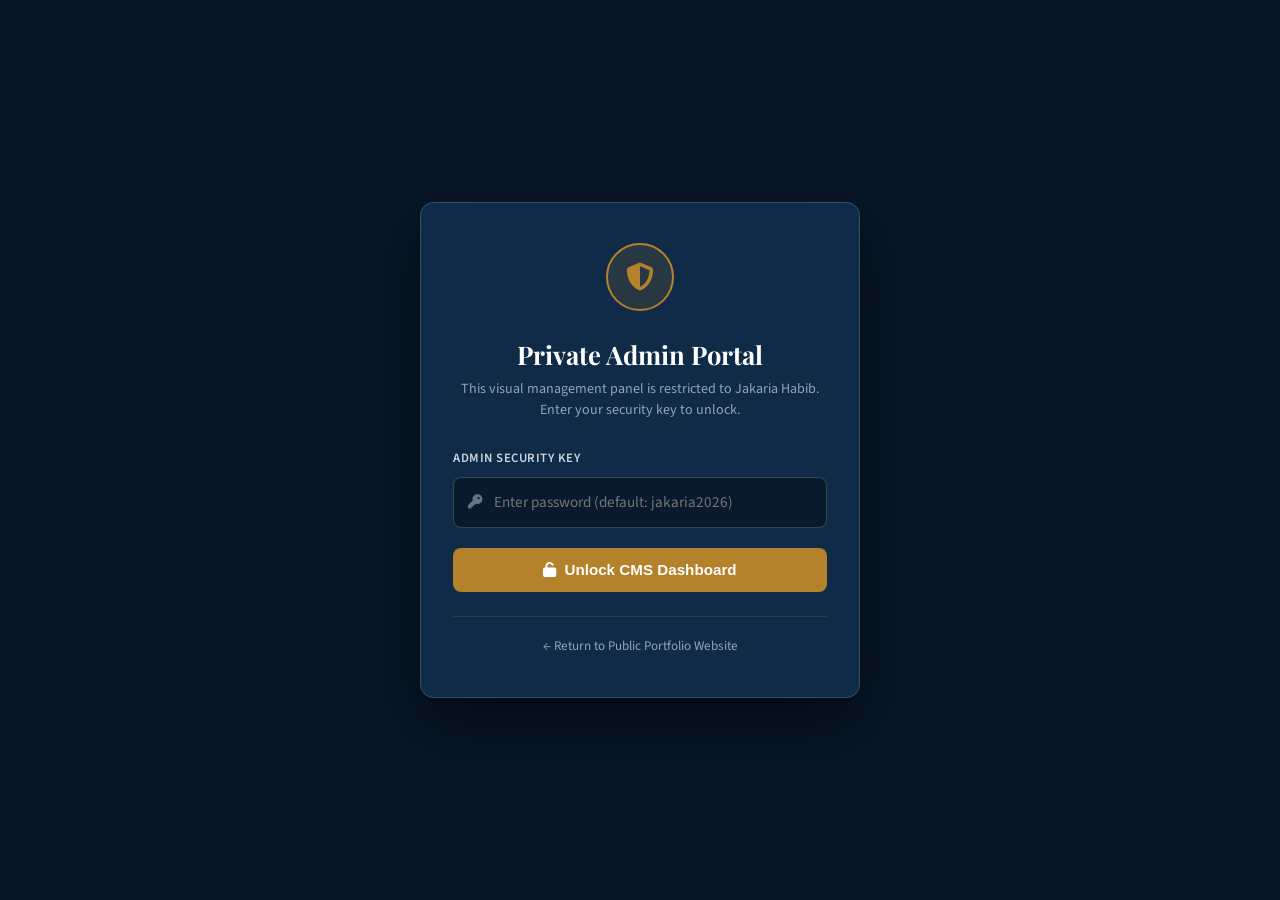
==== commit 775bae37: "Add password security lock to Admin CMS and remove public admin links" ====
--- a/admin.html
+++ b/admin.html
@@ -833,6 +833,40 @@
 <body>
 
   <!-- ========================================================================
+       SECURITY GATEWAY / ACCESS CONTROL OVERLAY
+       ======================================================================== -->
+  <div id="admin-auth-overlay" style="position: fixed; inset: 0; z-index: 999999; background: #081626; display: flex; align-items: center; justify-content: center; padding: 1.5rem; backdrop-filter: blur(10px);">
+    <div style="background: #0f2b48; border: 1px solid rgba(255,255,255,0.15); border-radius: 14px; max-width: 440px; width: 100%; padding: 2.5rem 2rem; box-shadow: 0 25px 60px rgba(0,0,0,0.5); text-align: center; color: #fff;">
+      <div style="width: 68px; height: 68px; background: rgba(179,130,42,0.15); border: 2px solid #b3822a; border-radius: 50%; display: flex; align-items: center; justify-content: center; margin: 0 auto 1.5rem; color: #b3822a; font-size: 1.75rem;">
+        <i class="fa-solid fa-shield-halved"></i>
+      </div>
+      <h2 style="font-family: 'Playfair Display', serif; font-size: 1.6rem; margin-bottom: 0.35rem; color: #fff;">Private Admin Portal</h2>
+      <p style="font-size: 0.88rem; color: #94a3b8; margin-bottom: 1.75rem; line-height: 1.5;">This visual management panel is restricted to Jakaria Habib. Enter your security key to unlock.</p>
+      
+      <form id="admin-auth-form" onsubmit="handleAuthSubmit(event)">
+        <div style="margin-bottom: 1.25rem; text-align: left;">
+          <label style="display: block; font-size: 0.8rem; font-weight: 600; text-transform: uppercase; letter-spacing: 0.5px; color: #cbd5e1; margin-bottom: 0.5rem;">Admin Security Key</label>
+          <div style="position: relative;">
+            <input type="password" id="admin-key-input" placeholder="Enter password (default: jakaria2026)" style="width: 100%; padding: 0.85rem 1rem 0.85rem 2.5rem; background: #091a2c; border: 1px solid rgba(255,255,255,0.18); border-radius: 8px; color: #fff; font-size: 0.95rem; font-family: inherit; outline: none; box-sizing: border-box;" required autofocus>
+            <i class="fa-solid fa-key" style="position: absolute; left: 0.95rem; top: 50%; transform: translateY(-50%); color: #64748b; font-size: 0.9rem;"></i>
+          </div>
+          <div id="auth-error-msg" style="color: #f87171; font-size: 0.82rem; margin-top: 0.6rem; display: none;">
+            <i class="fa-solid fa-circle-exclamation"></i> Incorrect security key. Access denied.
+          </div>
+        </div>
+
+        <button type="submit" style="width: 100%; padding: 0.85rem; background: #b3822a; color: #fff; border: none; border-radius: 8px; font-weight: 600; font-size: 0.95rem; cursor: pointer; display: flex; align-items: center; justify-content: center; gap: 0.5rem; transition: background 0.2s;" onmouseover="this.style.background='#c99333'" onmouseout="this.style.background='#b3822a'">
+          <i class="fa-solid fa-unlock"></i> Unlock CMS Dashboard
+        </button>
+      </form>
+
+      <div style="margin-top: 1.5rem; padding-top: 1.25rem; border-top: 1px solid rgba(255,255,255,0.08); font-size: 0.82rem; color: #64748b;">
+        <a href="index.html" style="color: #94a3b8; text-decoration: none; transition: color 0.2s;" onmouseover="this.style.color='#fff'" onmouseout="this.style.color='#94a3b8'">← Return to Public Portfolio Website</a>
+      </div>
+    </div>
+  </div>
+
+  <!-- ========================================================================
        SIDEBAR NAVIGATION
        ======================================================================== -->
   <aside class="admin-sidebar">
@@ -929,6 +963,9 @@
       <a href="index.html" target="_blank" class="btn-preview-link">
         <i class="fa-solid fa-arrow-up-right-from-square"></i> Preview Portfolio ↗
       </a>
+      <button class="btn-preview-link" onclick="lockCMS()" style="margin-top: 0.35rem; color: #f87171; border: 1px solid rgba(248,113,113,0.3); background: rgba(248,113,113,0.08); width: 100%; cursor: pointer;">
+        <i class="fa-solid fa-lock"></i> Lock CMS / Sign Out
+      </button>
     </div>
   </aside>
 
@@ -1028,8 +1065,14 @@
             <input type="text" id="p-apsMemberId">
           </div>
           <div class="form-group">
-            <label>Profile Image File</label>
-            <input type="text" id="p-profileImage">
+            <label>Profile Image (File path, URL, or Direct Upload)</label>
+            <div style="display: flex; gap: 0.5rem; align-items: center;">
+              <input type="text" id="p-profileImage" style="flex: 1;" placeholder="profile.png or https://...">
+              <label class="btn-primary" style="margin: 0; padding: 0.55rem 0.9rem; cursor: pointer; font-size: 0.82rem; display: inline-flex; align-items: center; gap: 0.4rem; white-space: nowrap; border-radius: 6px;">
+                <i class="fa-solid fa-cloud-arrow-up"></i> Upload
+                <input type="file" accept="image/*" style="display: none;" onchange="handleImageUpload(event, 'p-profileImage')">
+              </label>
+            </div>
           </div>
           <div class="form-group">
             <label>CV PDF File</label>
@@ -1785,7 +1828,16 @@
             <div class="form-group"><label>Category Tag (e.g. Robotics Hardware)</label><input type="text" id="m-proj-tag" value="Robotics Hardware Prototype"></div>
             <div class="form-group"><label>Icon (e.g. fa-robot, fa-dna)</label><input type="text" id="m-proj-icon" value="fa-robot"></div>
           </div>
-          <div class="form-group"><label>Image Path</label><input type="text" id="m-proj-image" value="assets/projects_img_2.jpg"></div>
+          <div class="form-group">
+            <label>Image Path, URL, or Direct Upload</label>
+            <div style="display:flex;gap:0.5rem;align-items:center;">
+              <input type="text" id="m-proj-image" value="assets/projects_img_2.jpg" style="flex:1;">
+              <label class="btn-primary" style="margin:0;padding:0.55rem 0.85rem;cursor:pointer;font-size:0.8rem;display:inline-flex;align-items:center;gap:0.35rem;white-space:nowrap;border-radius:6px;">
+                <i class="fa-solid fa-cloud-arrow-up"></i> Upload
+                <input type="file" accept="image/*" style="display:none;" onchange="handleImageUpload(event, 'm-proj-image')">
+              </label>
+            </div>
+          </div>
           <div class="form-group"><label>Description</label><textarea id="m-proj-desc" rows="3"></textarea></div>
           <div class="form-group"><label>Key Highlights (1 item per line)</label><textarea id="m-proj-highlights" rows="3"></textarea></div>
           <div class="form-group"><label>Tech Stack Pills (comma-separated)</label><input type="text" id="m-proj-tech" value="Python, PyTorch, ROS"></div>
@@ -1804,7 +1856,16 @@
             <div class="form-group"><label>Grade / Score</label><input type="text" id="m-cert-grade"></div>
           </div>
           <div class="form-group"><label>Verification ID</label><input type="text" id="m-cert-id"></div>
-          <div class="form-group"><label>Image File Path</label><input type="text" id="m-cert-image" value="assets/certificates_img_5.jpg"></div>
+          <div class="form-group">
+            <label>Image File Path, URL, or Direct Upload</label>
+            <div style="display:flex;gap:0.5rem;align-items:center;">
+              <input type="text" id="m-cert-image" value="assets/certificates_img_5.jpg" style="flex:1;">
+              <label class="btn-primary" style="margin:0;padding:0.55rem 0.85rem;cursor:pointer;font-size:0.8rem;display:inline-flex;align-items:center;gap:0.35rem;white-space:nowrap;border-radius:6px;">
+                <i class="fa-solid fa-cloud-arrow-up"></i> Upload
+                <input type="file" accept="image/*" style="display:none;" onchange="handleImageUpload(event, 'm-cert-image')">
+              </label>
+            </div>
+          </div>
           <div class="form-group"><label>Description</label><textarea id="m-cert-desc" rows="3"></textarea></div>
         `;
       } else if (type === 'pillar') {
@@ -1890,7 +1951,16 @@
             <div class="form-group"><label>Category Tag</label><input type="text" id="m-proj-tag" value="${escapeHtml(item.categoryTag || '')}"></div>
             <div class="form-group"><label>Icon (e.g. fa-robot)</label><input type="text" id="m-proj-icon" value="${escapeHtml(item.tagIcon || '')}"></div>
           </div>
-          <div class="form-group"><label>Image Path</label><input type="text" id="m-proj-image" value="${escapeHtml(item.image || '')}"></div>
+          <div class="form-group">
+            <label>Image Path, URL, or Direct Upload</label>
+            <div style="display:flex;gap:0.5rem;align-items:center;">
+              <input type="text" id="m-proj-image" value="${escapeHtml(item.image || '')}" style="flex:1;">
+              <label class="btn-primary" style="margin:0;padding:0.55rem 0.85rem;cursor:pointer;font-size:0.8rem;display:inline-flex;align-items:center;gap:0.35rem;white-space:nowrap;border-radius:6px;">
+                <i class="fa-solid fa-cloud-arrow-up"></i> Upload
+                <input type="file" accept="image/*" style="display:none;" onchange="handleImageUpload(event, 'm-proj-image')">
+              </label>
+            </div>
+          </div>
           <div class="form-group"><label>Description</label><textarea id="m-proj-desc" rows="3">${escapeHtml(item.desc || '')}</textarea></div>
           <div class="form-group"><label>Key Highlights (1 item per line)</label><textarea id="m-proj-highlights" rows="4">${escapeHtml((item.highlights || []).join('\n'))}</textarea></div>
           <div class="form-group"><label>Tech Stack Pills (comma-separated)</label><input type="text" id="m-proj-tech" value="${escapeHtml((item.techPills || []).join(', '))}"></div>
@@ -1910,7 +1980,16 @@
             <div class="form-group"><label>Grade / Score</label><input type="text" id="m-cert-grade" value="${escapeHtml(item.grade || '')}"></div>
           </div>
           <div class="form-group"><label>Verification ID</label><input type="text" id="m-cert-id" value="${escapeHtml(item.credentialId || '')}"></div>
-          <div class="form-group"><label>Image File Path</label><input type="text" id="m-cert-image" value="${escapeHtml(item.image || '')}"></div>
+          <div class="form-group">
+            <label>Image File Path, URL, or Direct Upload</label>
+            <div style="display:flex;gap:0.5rem;align-items:center;">
+              <input type="text" id="m-cert-image" value="${escapeHtml(item.image || '')}" style="flex:1;">
+              <label class="btn-primary" style="margin:0;padding:0.55rem 0.85rem;cursor:pointer;font-size:0.8rem;display:inline-flex;align-items:center;gap:0.35rem;white-space:nowrap;border-radius:6px;">
+                <i class="fa-solid fa-cloud-arrow-up"></i> Upload
+                <input type="file" accept="image/*" style="display:none;" onchange="handleImageUpload(event, 'm-cert-image')">
+              </label>
+            </div>
+          </div>
           <div class="form-group"><label>Description</label><textarea id="m-cert-desc" rows="3">${escapeHtml(item.desc || '')}</textarea></div>
         `;
       } else if (type === 'pillar') {
@@ -2148,6 +2227,25 @@
       }
     }
 
+    // 13. Direct Image Upload Handler (Converts selected file to Data URL)
+    function handleImageUpload(e, targetId) {
+      const file = e.target.files && e.target.files[0];
+      if (!file) return;
+      if (file.size > 5 * 1024 * 1024) {
+        alert('Image is larger than 5MB. Please choose a smaller image or compress it.');
+        return;
+      }
+      const reader = new FileReader();
+      reader.onload = function(evt) {
+        const target = document.getElementById(targetId);
+        if (target) {
+          target.value = evt.target.result;
+          showToast('Image loaded directly! Click Save to apply.');
+        }
+      };
+      reader.readAsDataURL(file);
+    }
+
     function escapeHtml(str) {
       return String(str || '').replace(/[&<>"']/g, function(m) {
         return ({ '&': '&amp;', '<': '&lt;', '>': '&gt;', '"': '&quot;', "'": '&#39;' })[m];
@@ -2169,12 +2267,60 @@
     document.addEventListener('keydown', (e) => {
       if (e.key === 'Escape') closeModal();
     });
-    document.getElementById('itemModal').addEventListener('click', (e) => {
-      if (e.target === document.getElementById('itemModal')) closeModal();
-    });
+    // ========================================================================
+    // 14. Access Control & Security Key Handling
+    // ========================================================================
+    const DEFAULT_CMS_PASS = 'jakaria2026';
+
+    function checkAuthOnLoad() {
+      const isAuth = sessionStorage.getItem('JH_CMS_AUTH');
+      const overlay = document.getElementById('admin-auth-overlay');
+      if (isAuth === 'true') {
+        if (overlay) overlay.style.display = 'none';
+      } else {
+        if (overlay) overlay.style.display = 'flex';
+        const input = document.getElementById('admin-key-input');
+        if (input) setTimeout(() => input.focus(), 100);
+      }
+    }
+
+    function handleAuthSubmit(e) {
+      if (e) e.preventDefault();
+      const input = document.getElementById('admin-key-input');
+      const errorMsg = document.getElementById('auth-error-msg');
+      const entered = input ? input.value.trim() : '';
+      const storedPass = localStorage.getItem('JH_CMS_PASSWORD') || DEFAULT_CMS_PASS;
+
+      if (entered === storedPass) {
+        sessionStorage.setItem('JH_CMS_AUTH', 'true');
+        const overlay = document.getElementById('admin-auth-overlay');
+        if (overlay) overlay.style.display = 'none';
+        if (errorMsg) errorMsg.style.display = 'none';
+        showToast('Access granted! Welcome, Jakaria.');
+      } else {
+        if (errorMsg) errorMsg.style.display = 'block';
+        if (input) {
+          input.focus();
+          input.select();
+        }
+      }
+    }
+
+    function lockCMS() {
+      sessionStorage.removeItem('JH_CMS_AUTH');
+      const overlay = document.getElementById('admin-auth-overlay');
+      if (overlay) overlay.style.display = 'flex';
+      const input = document.getElementById('admin-key-input');
+      if (input) {
+        input.value = '';
+        input.focus();
+      }
+      showToast('CMS Locked. Access key required to re-open.');
+    }
 
     // Run on startup
     document.addEventListener('DOMContentLoaded', () => {
+      checkAuthOnLoad();
       initData();
       refreshAllViews();
     });
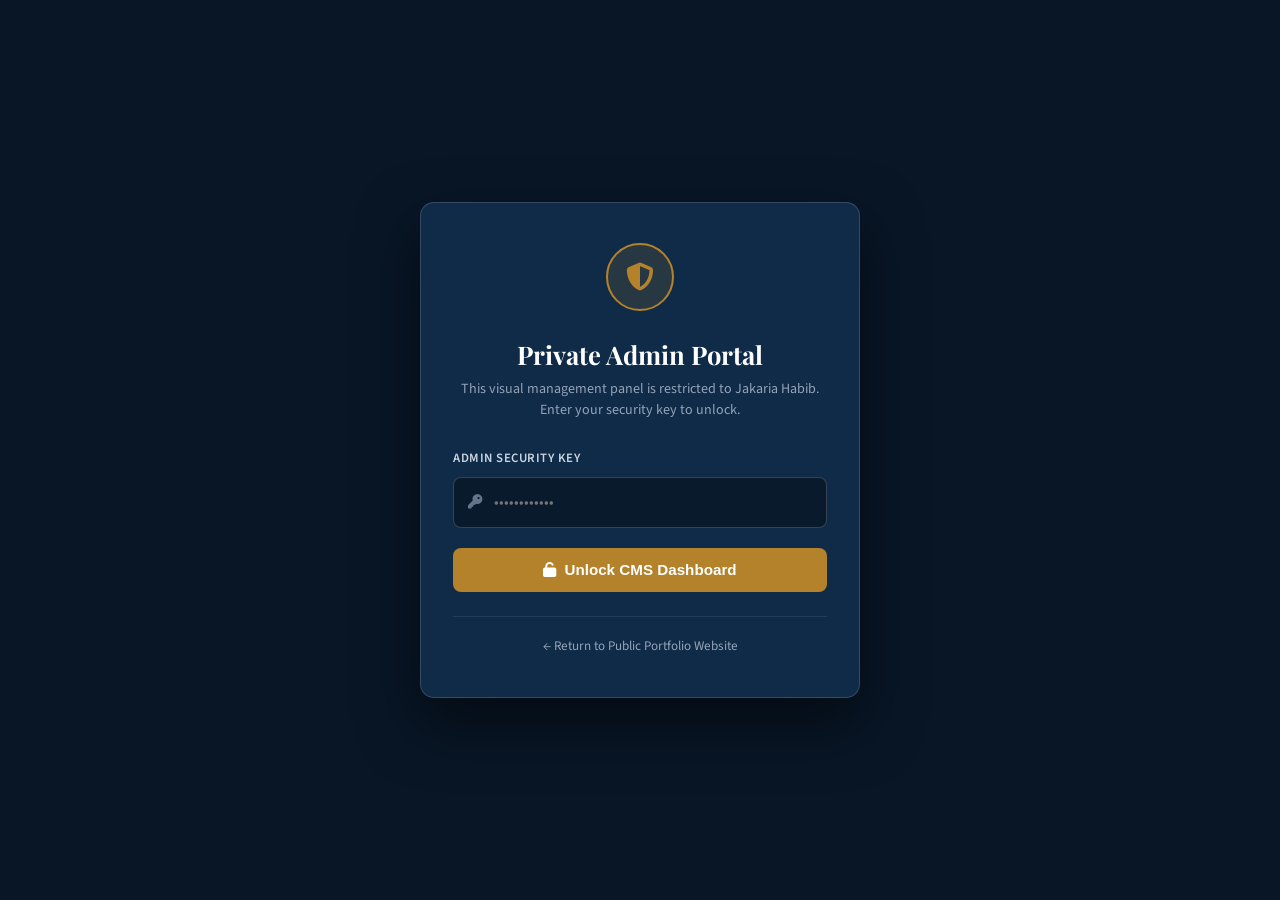
==== commit bc0bb197: "Hide password placeholder and implement SHA-256 password hashing" ====
--- a/admin.html
+++ b/admin.html
@@ -847,7 +847,7 @@
         <div style="margin-bottom: 1.25rem; text-align: left;">
           <label style="display: block; font-size: 0.8rem; font-weight: 600; text-transform: uppercase; letter-spacing: 0.5px; color: #cbd5e1; margin-bottom: 0.5rem;">Admin Security Key</label>
           <div style="position: relative;">
-            <input type="password" id="admin-key-input" placeholder="Enter password (default: jakaria2026)" style="width: 100%; padding: 0.85rem 1rem 0.85rem 2.5rem; background: #091a2c; border: 1px solid rgba(255,255,255,0.18); border-radius: 8px; color: #fff; font-size: 0.95rem; font-family: inherit; outline: none; box-sizing: border-box;" required autofocus>
+            <input type="password" id="admin-key-input" placeholder="••••••••••••" style="width: 100%; padding: 0.85rem 1rem 0.85rem 2.5rem; background: #091a2c; border: 1px solid rgba(255,255,255,0.18); border-radius: 8px; color: #fff; font-size: 0.95rem; font-family: inherit; outline: none; box-sizing: border-box;" required autofocus>
             <i class="fa-solid fa-key" style="position: absolute; left: 0.95rem; top: 50%; transform: translateY(-50%); color: #64748b; font-size: 0.9rem;"></i>
           </div>
           <div id="auth-error-msg" style="color: #f87171; font-size: 0.82rem; margin-top: 0.6rem; display: none;">
@@ -2268,9 +2268,17 @@
       if (e.key === 'Escape') closeModal();
     });
     // ========================================================================
-    // 14. Access Control & Security Key Handling
+    // 14. Access Control & SHA-256 Cryptographic Security Key Handling
     // ========================================================================
-    const DEFAULT_CMS_PASS = 'jakaria2026';
+    // Stored as a one-way cryptographic SHA-256 digest (plaintext is never stored)
+    const DEFAULT_CMS_HASH = '85c7a2338f818dd8c60596b476efb5e58604bf5dca84093d417293726e656713';
+
+    async function sha256(message) {
+      const msgBuffer = new TextEncoder().encode(message);
+      const hashBuffer = await crypto.subtle.digest('SHA-256', msgBuffer);
+      const hashArray = Array.from(new Uint8Array(hashBuffer));
+      return hashArray.map(b => b.toString(16).padStart(2, '0')).join('');
+    }
 
     function checkAuthOnLoad() {
       const isAuth = sessionStorage.getItem('JH_CMS_AUTH');
@@ -2284,14 +2292,17 @@
       }
     }
 
-    function handleAuthSubmit(e) {
+    async function handleAuthSubmit(e) {
       if (e) e.preventDefault();
       const input = document.getElementById('admin-key-input');
       const errorMsg = document.getElementById('auth-error-msg');
       const entered = input ? input.value.trim() : '';
-      const storedPass = localStorage.getItem('JH_CMS_PASSWORD') || DEFAULT_CMS_PASS;
-
-      if (entered === storedPass) {
+      if (!entered) return;
+
+      const inputHash = await sha256(entered);
+      const storedHash = localStorage.getItem('JH_CMS_HASH') || DEFAULT_CMS_HASH;
+
+      if (inputHash === storedHash) {
         sessionStorage.setItem('JH_CMS_AUTH', 'true');
         const overlay = document.getElementById('admin-auth-overlay');
         if (overlay) overlay.style.display = 'none';
